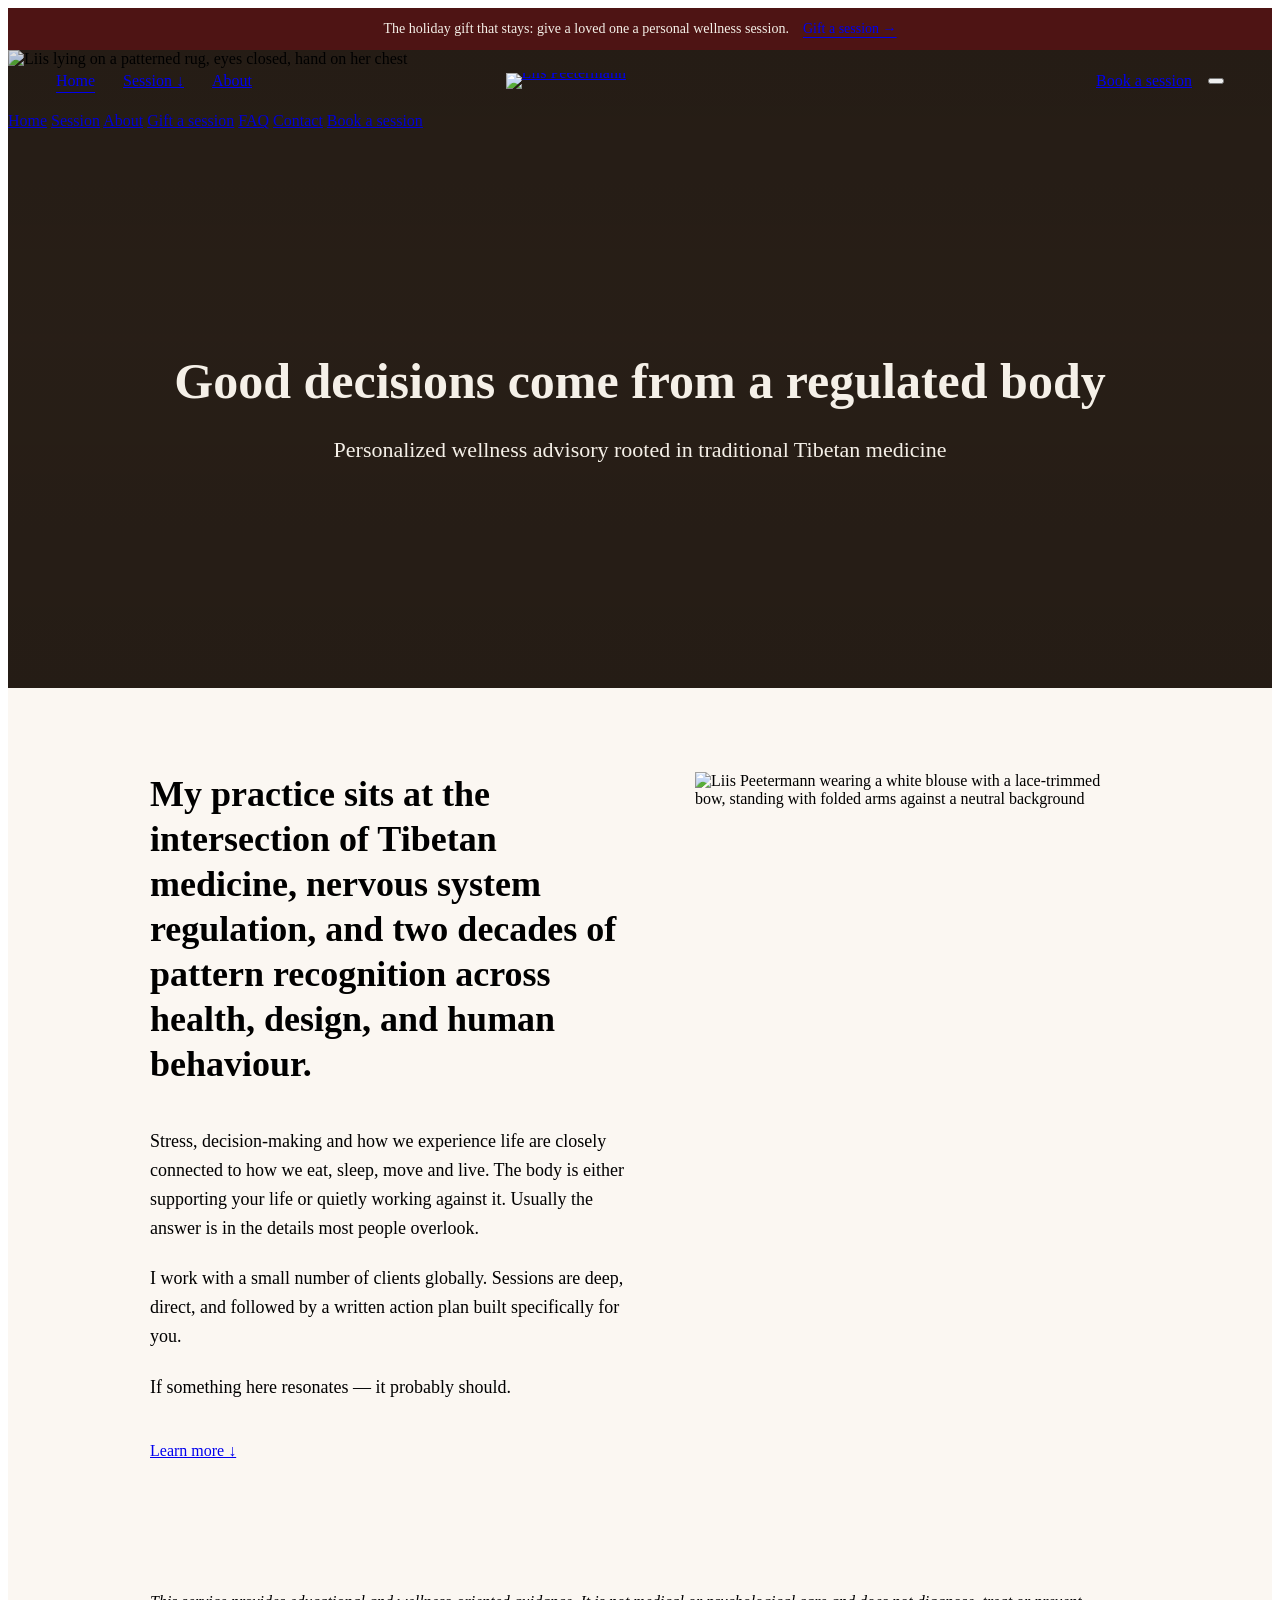
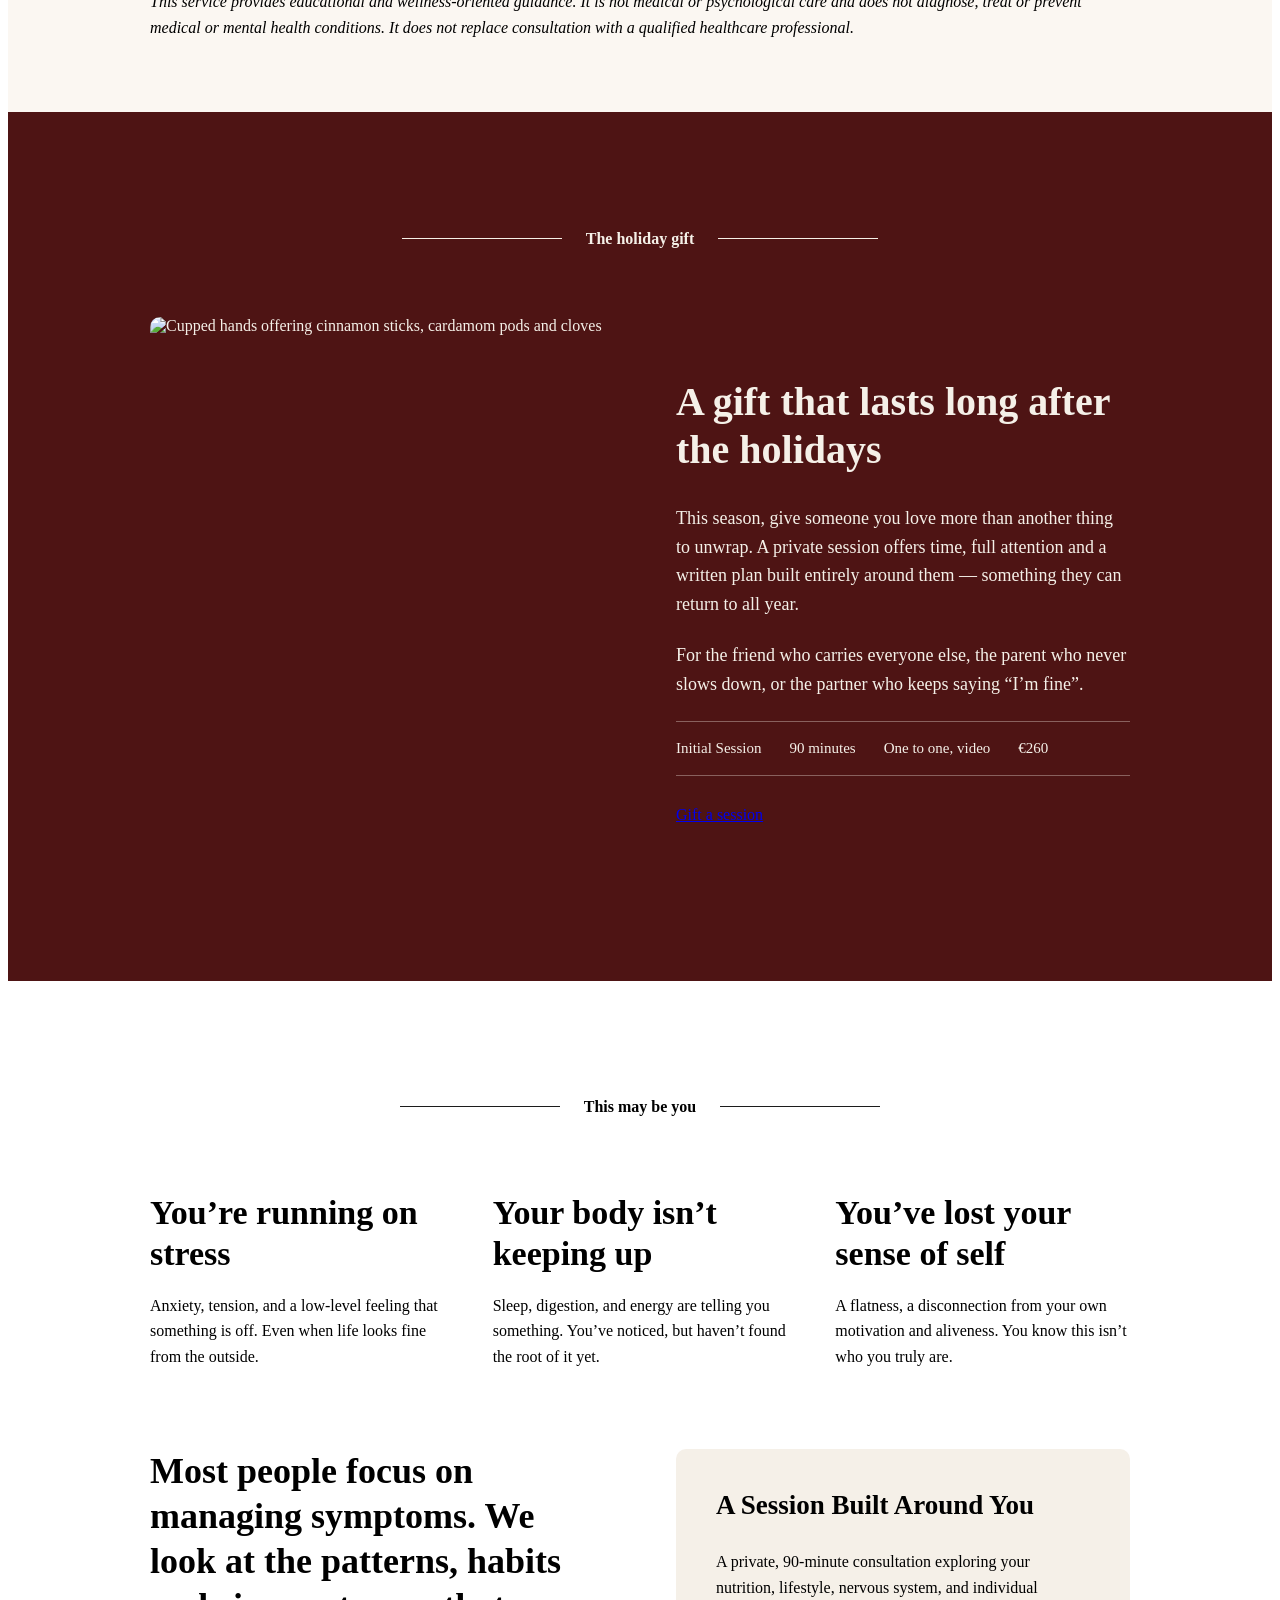
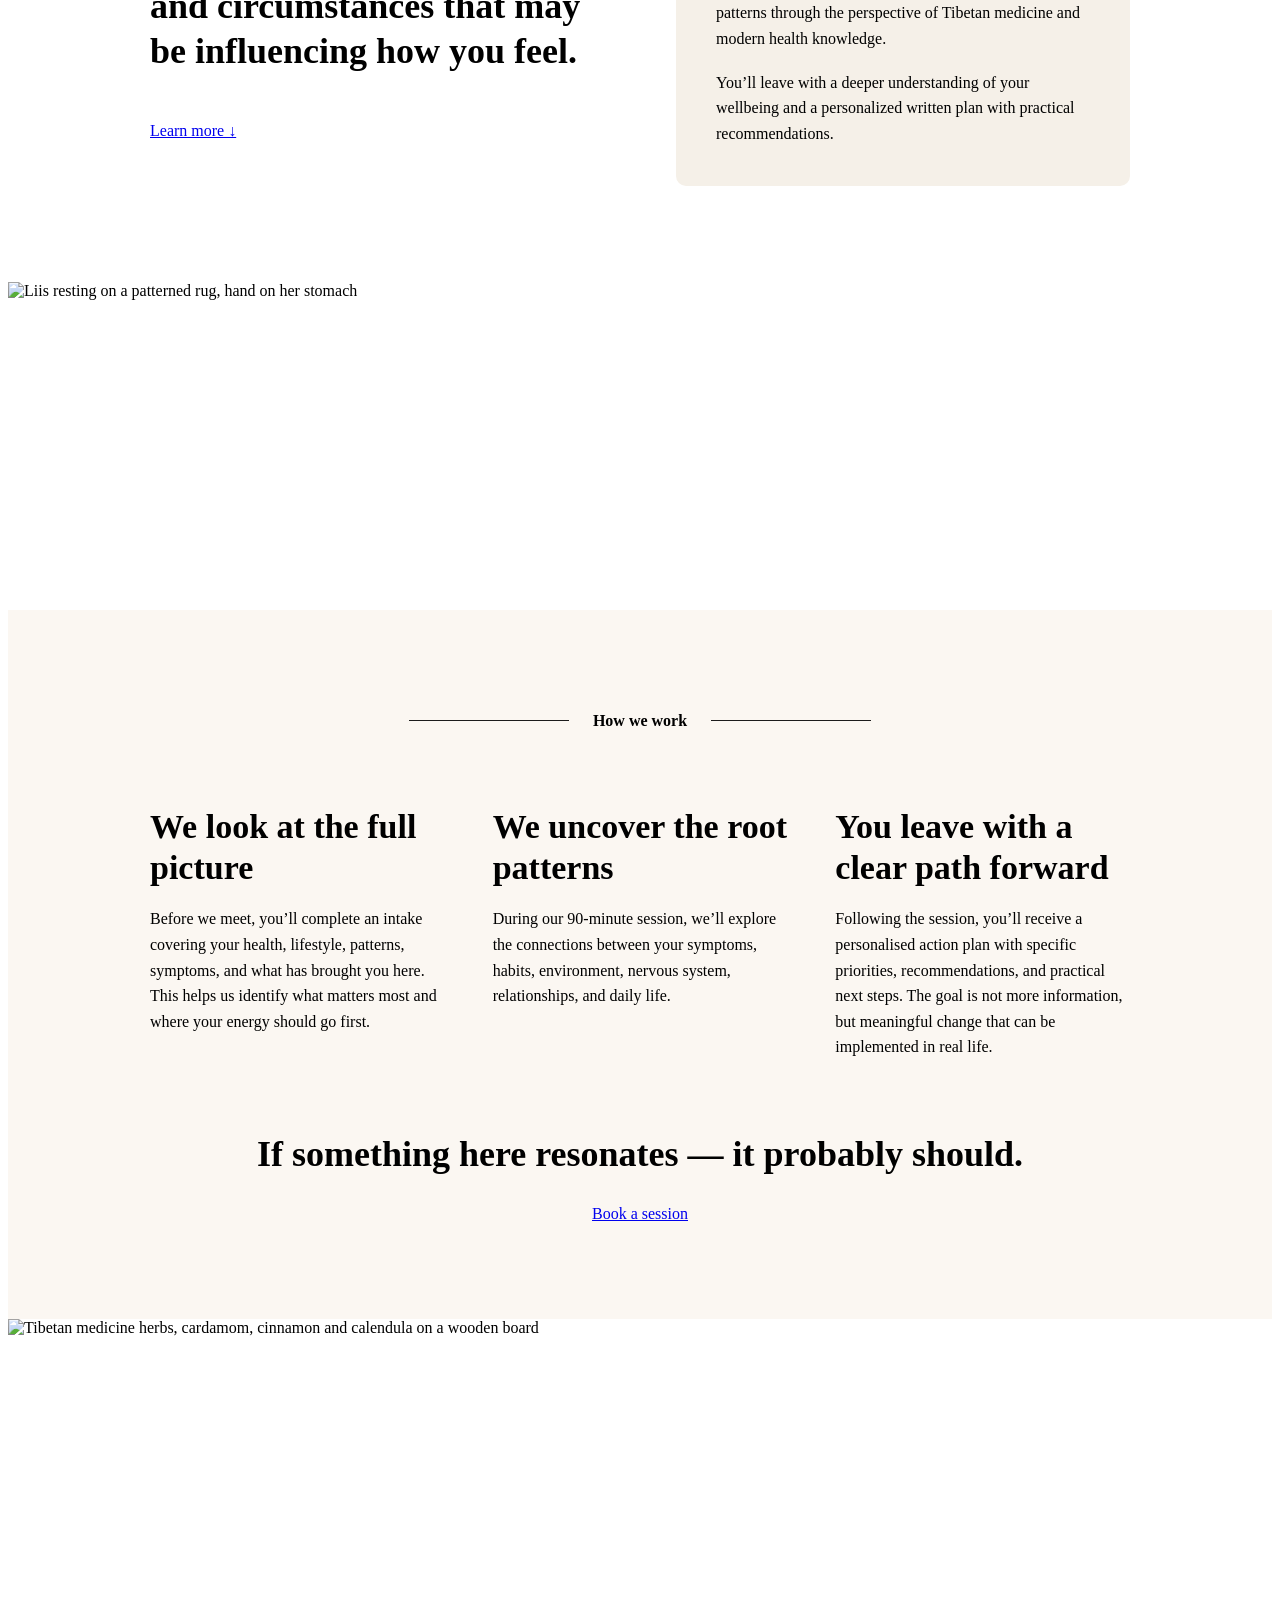
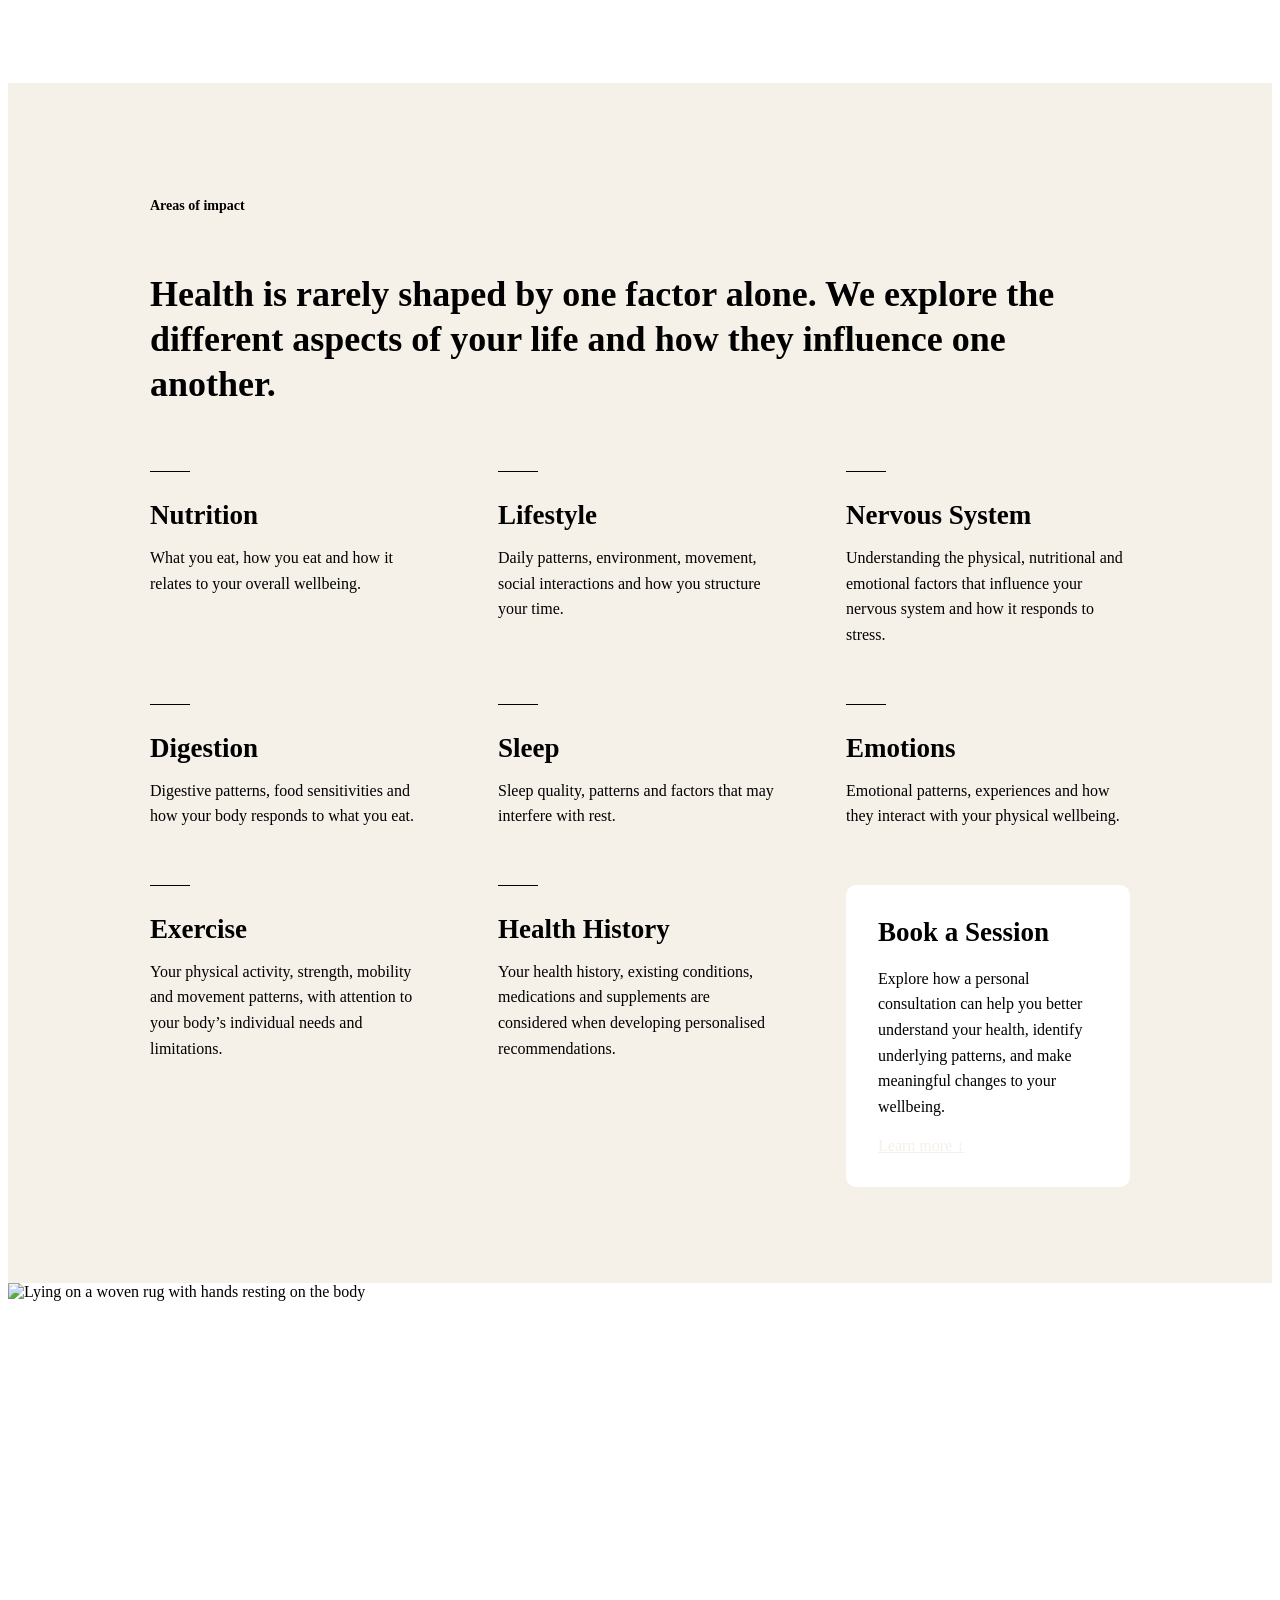
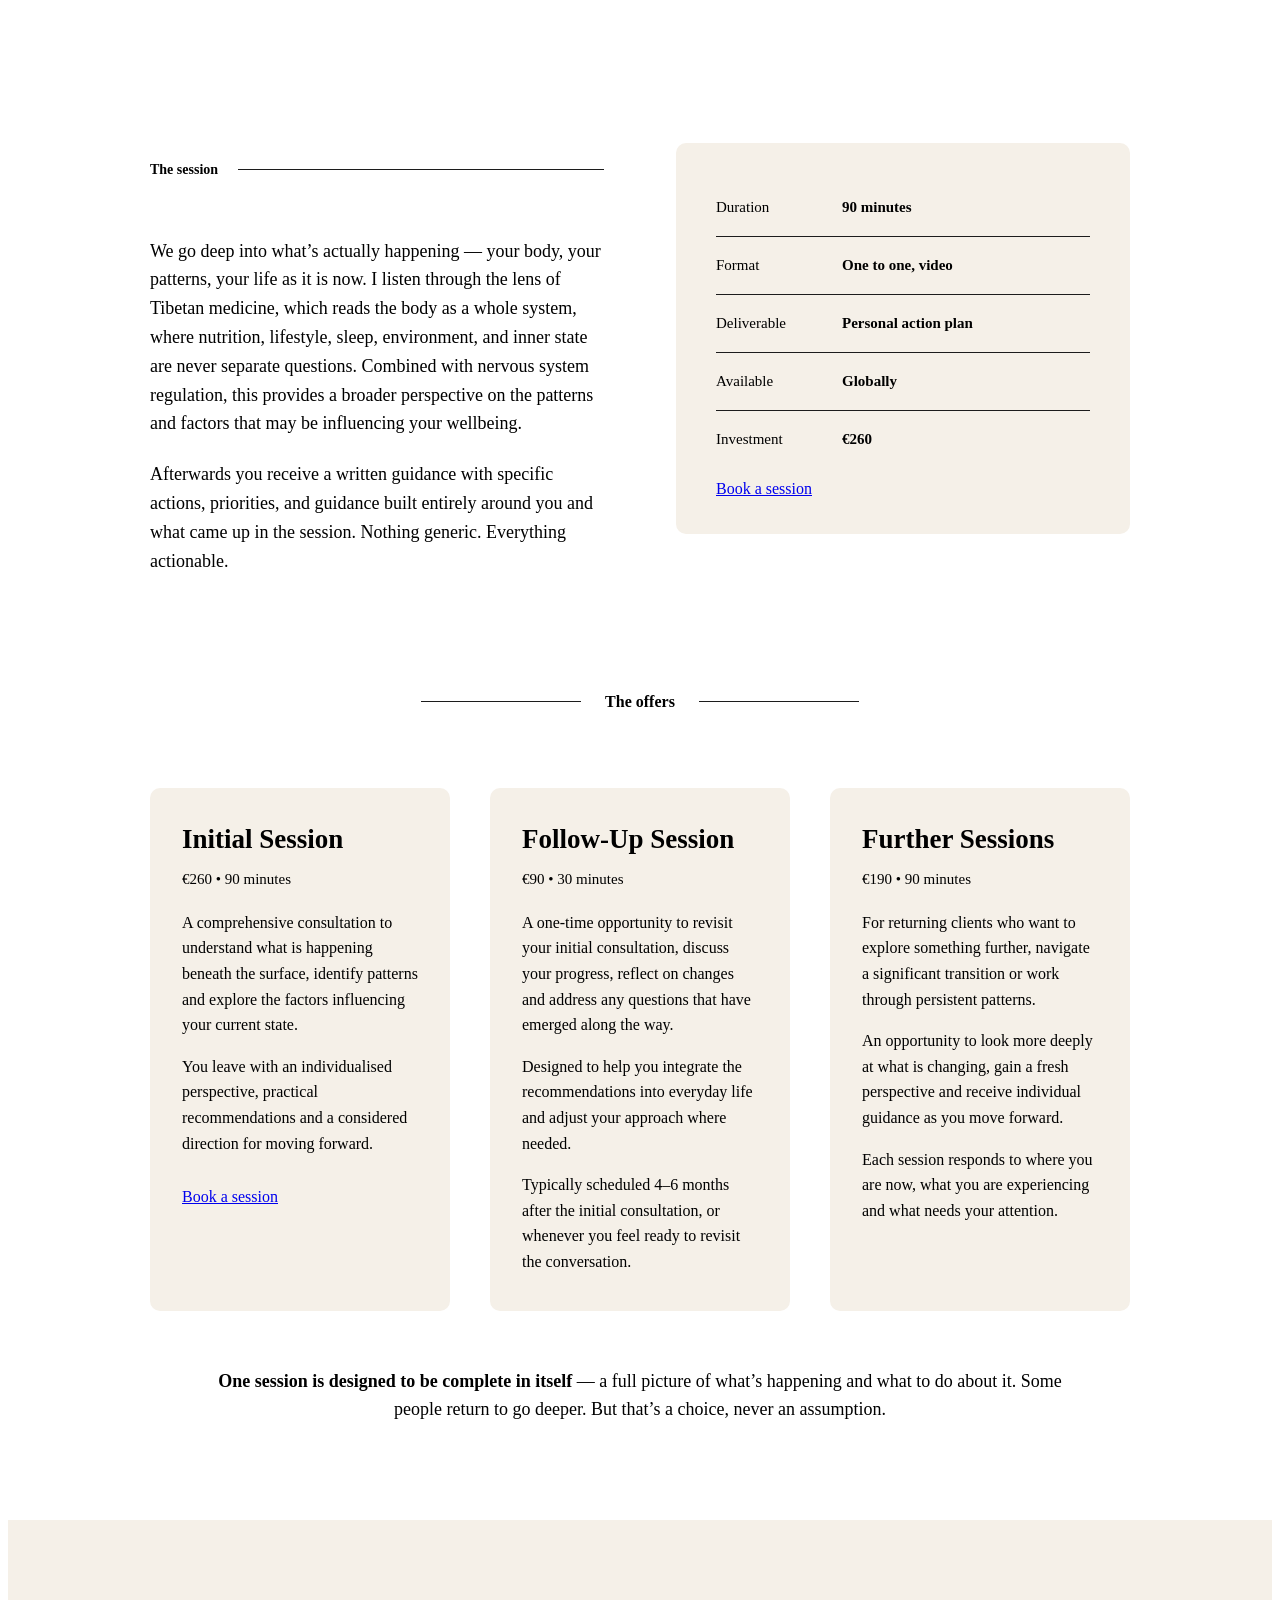
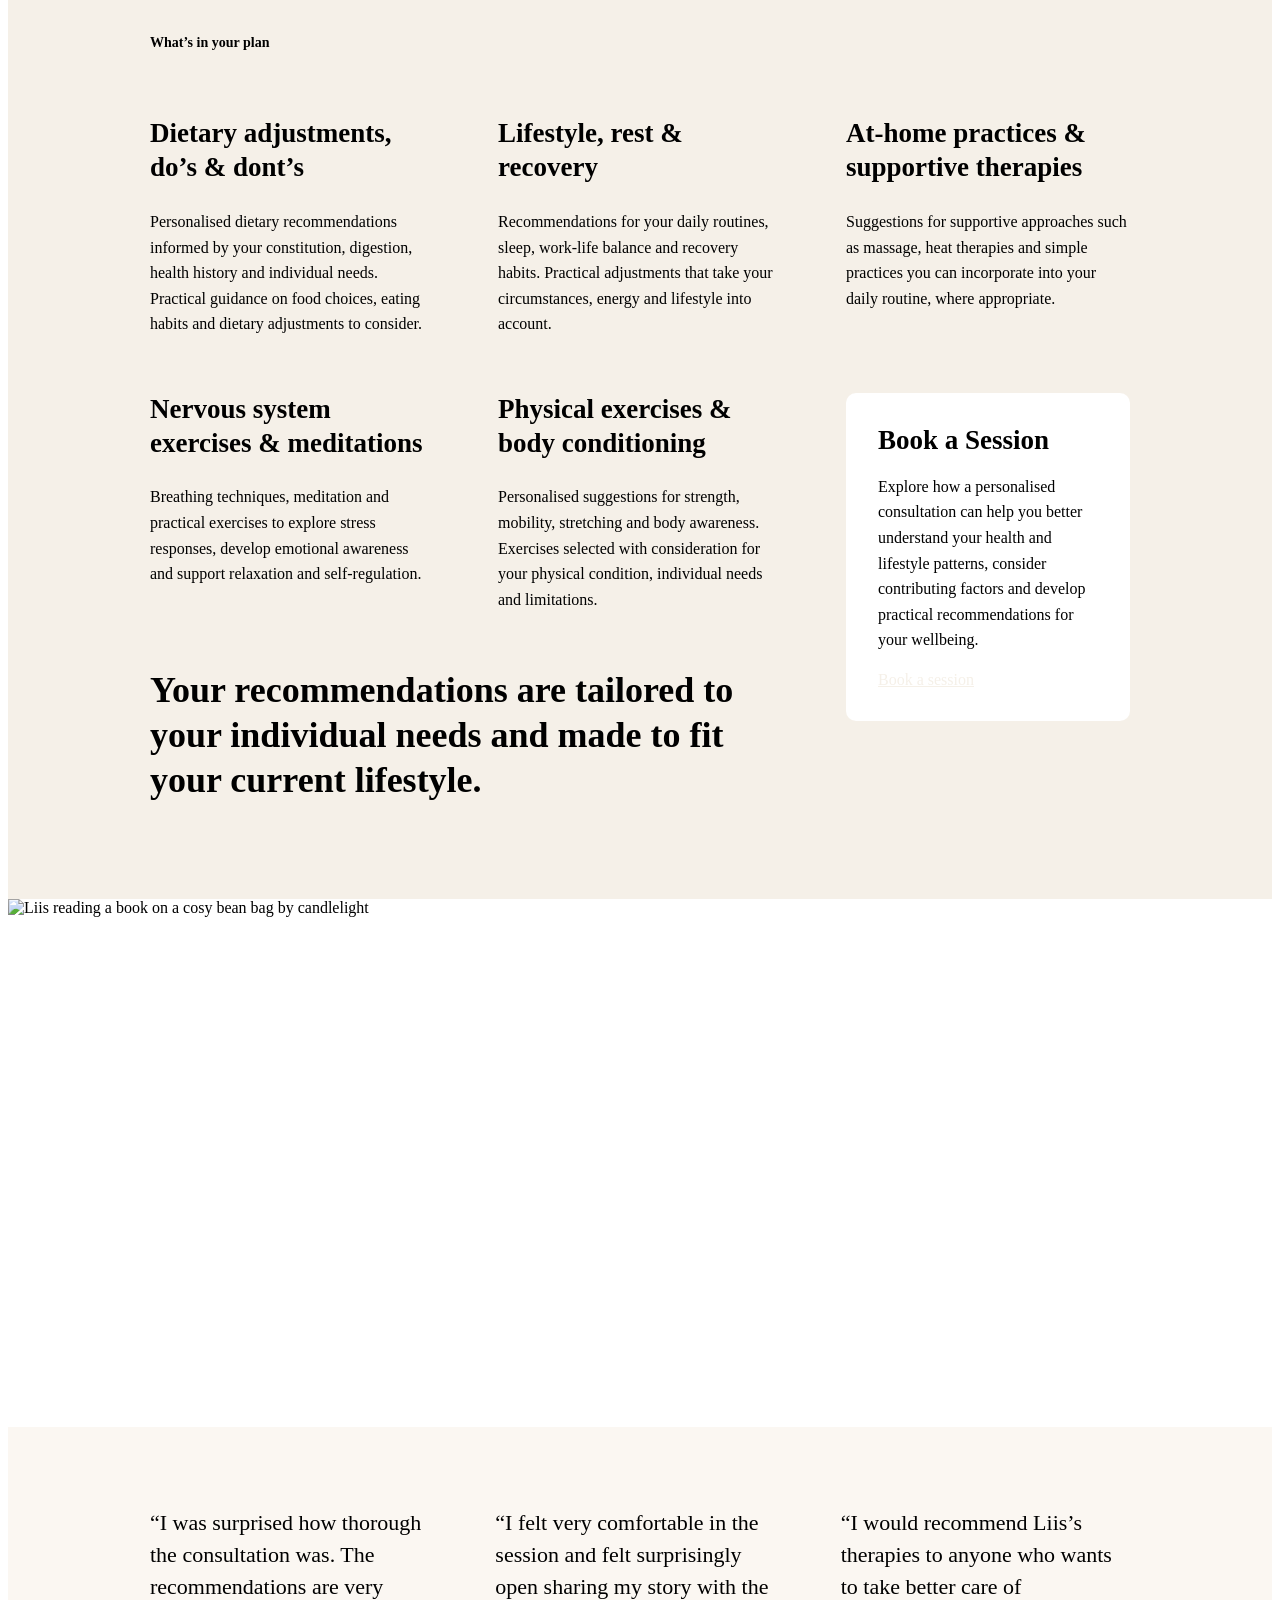
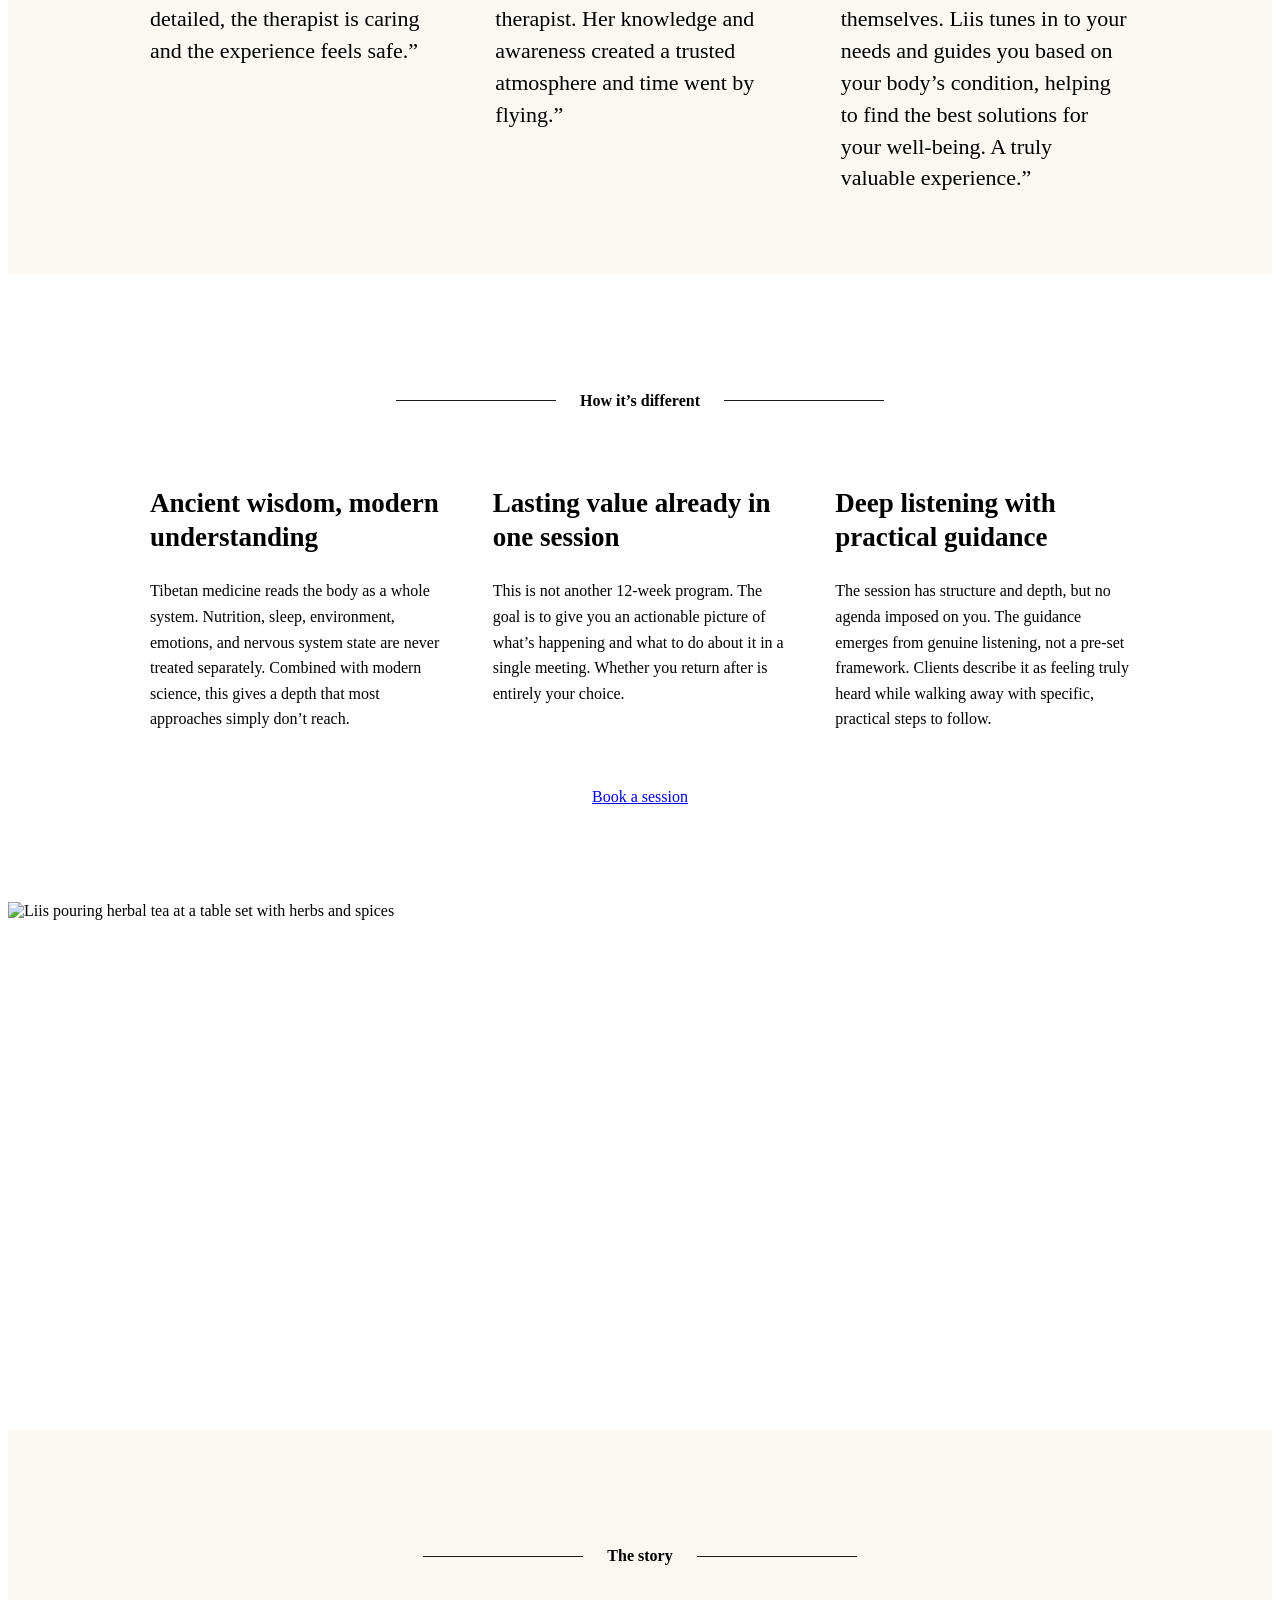
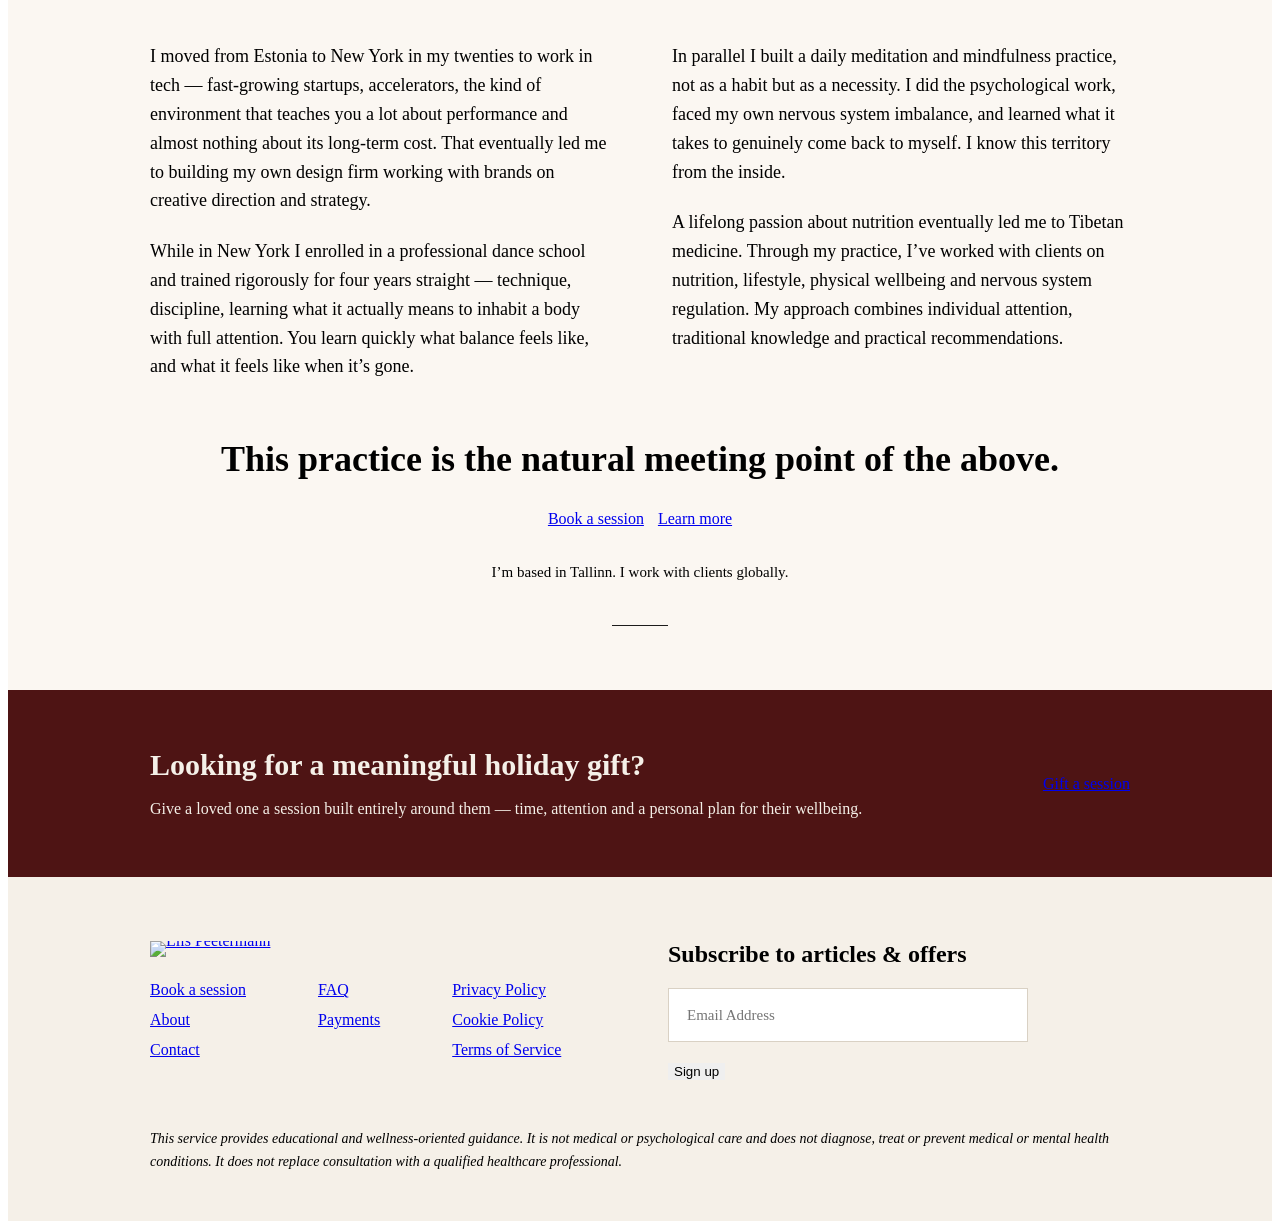
==== index.html @ 4f88a6a1 "Add files via upload" ====
<!doctype html>
<html lang="en">
<head>
<meta charset="utf-8">
<meta name="viewport" content="width=device-width, initial-scale=1">
<title>Liis Peetermann | Book Your Wellness Session</title>
<meta name="description" content="Personalized wellness advisory rooted in traditional Tibetan medicine. Private 90-minute online sessions with a written personal plan.">
<link rel="canonical" href="https://www.liispeetermann.com/">
<meta property="og:title" content="Liis Peetermann | Book Your Wellness Session">
<meta property="og:description" content="Personalized wellness advisory rooted in traditional Tibetan medicine. Private 90-minute online sessions with a written personal plan.">
<meta property="og:image" content="https://www.liispeetermann.com/assets/images/home-hero.jpg">
<link rel="icon" href="assets/images/favicon.png">
<link rel="preconnect" href="https://fonts.googleapis.com">
<link rel="preconnect" href="https://fonts.gstatic.com" crossorigin>
<link href="https://fonts.googleapis.com/css2?family=Inter:wght@400;500;600&family=Castoro:ital@0;1&display=swap" rel="stylesheet">
<link rel="stylesheet" href="assets/css/style.css">
<script src="assets/js/main.js" defer></script>
<script src="assets/js/animations.js" defer></script>
</head>
<body>
<div class="lp">
<!-- GIFT BAR -->
<div class="gift-bar" style="background: #4e1414; color: #f5f0e8; display: flex; flex-wrap: wrap; align-items: center; justify-content: center; gap: 6px 14px; padding: 11px 20px; text-align: center; font-size: 14px; line-height: 1.45">
<span>The holiday gift that stays: give a loved one a personal wellness session.</span>
<a href="giftsession/" style="font-weight: 500; text-decoration: underline; text-underline-offset: 4px">Gift a session →</a>
</div>

<!-- HERO -->
<header id="top" class="home-hero" style="position: relative; min-height: 638px; display: flex; flex-direction: column; background: #2a2018">
<img src="assets/images/home-hero.jpg" alt="Liis lying on a patterned rug, eyes closed, hand on her chest" style="position: absolute; inset: 0; width: 100%; height: 100%; object-fit: cover; object-position: 50% 50%">
<div aria-hidden="true" style="position: absolute; inset: 0; background: linear-gradient(180deg, rgba(0,0,0,0.12) 0%, rgba(0,0,0,0.06) 45%, rgba(0,0,0,0.12) 100%)"></div>
<nav class="nav" style="position: relative; display: flex; flex-wrap: wrap; align-items: center; justify-content: space-between; gap: 16px; padding: 22px 48px">
<div class="hide-sm" style="display: flex; gap: 28px; align-items: center; flex: 1 1 0">
<a href="#top" style="text-decoration: underline; text-underline-offset: 6px">Home</a>
<a href="#session">Session ↓</a>
<a href="about/">About</a>
</div>
<a class="logo" href="#top" aria-label="Liis Peetermann — home" style="display: block; flex: 0 0 auto; line-height: 0"><img src="assets/images/logo-white.webp" alt="Liis Peetermann" style="display: block; width: 237px; height: auto"></a>
<div class="nav-book" style="display: flex; justify-content: flex-end; flex: 1 1 0">
<a class="btn btn-light" href="https://calendly.com/lpeetermann/session">Book a session</a>
</div>
<button type="button" class="menu-toggle" aria-label="Open menu" aria-expanded="false" aria-controls="mobile-menu"><span></span><span></span></button>
</nav>
<div class="mobile-menu" id="mobile-menu">
<a href="./">Home</a>
<a href="#session">Session</a>
<a href="about/">About</a>
<a href="giftsession/">Gift a session</a>
<a href="faq/">FAQ</a>
<a href="contact/">Contact</a>
<a class="btn" href="https://calendly.com/lpeetermann/session">Book a session</a>
</div>
<div style="position: relative; flex: 1 1 auto; display: flex; flex-direction: column; align-items: center; justify-content: center; text-align: center; padding: 40px 24px 40px; gap: 22px">
<h1 class="serif hero-h1" style="margin: 0; font-size: 50px; line-height: 1.15; color: #f5f0e8">Good decisions come from a regulated body</h1>
<p class="hero-sub" style="margin: 0; font-size: 22px; line-height: 1.5; color: #f5f0e8">Personalized wellness advisory rooted in traditional Tibetan medicine</p>
</div>
</header>

<!-- INTRO -->
<section class="sec" style="background: #fbf7f2; padding: 84px 24px 72px">
<div style="max-width: 980px; margin: 0 auto; display: flex; flex-direction: column; gap: 56px">
<div class="split" style="display: grid; grid-template-columns: minmax(0, 1fr) minmax(0, 435px); gap: 61px; align-items: start">
<div style="display: flex; flex-direction: column; gap: 22px">
<h2 class="serif big" style="margin: 0 0 18px; font-size: 36px; line-height: 1.25">My practice sits at the intersection of Tibetan medicine, nervous system regulation, and two decades of pattern recognition across health, design, and human behaviour.</h2>
<p style="margin: 0; font-size: 18px; line-height: 1.6">Stress, decision-making and how we experience life are closely connected to how we eat, sleep, move and live. The body is either supporting your life or quietly working against it. Usually the answer is in the details most people overlook.</p>
<p style="margin: 0; font-size: 18px; line-height: 1.6">I work with a small number of clients globally. Sessions are deep, direct, and followed by a written action plan built specifically for you.</p>
<p style="margin: 0; font-size: 18px; line-height: 1.6">If something here resonates — it probably should.</p>
<div style="padding-top: 18px"><a class="btn" href="#session">Learn more ↓</a></div>
</div>
<img class="portrait" src="assets/images/portrait-liis.jpg" alt="Liis Peetermann wearing a white blouse with a lace-trimmed bow, standing with folded arms against a neutral background" style="display: block; width: 100%; aspect-ratio: 435 / 761; object-fit: cover; object-position: 50% 50%">
</div>
<p style="margin: 0; font-size: 16px; line-height: 1.6; font-style: italic">This service provides educational and wellness-oriented guidance. It is not medical or psychological care and does not diagnose, treat or prevent medical or mental health conditions. It does not replace consultation with a qualified healthcare professional.</p>
</div>
</section>

<!-- HOLIDAY GIFT -->
<section id="gift" class="sec" style="background: #4e1414; color: #f5f0e8; padding: 96px 24px">
<div style="max-width: 980px; margin: 0 auto; display: flex; flex-direction: column; gap: 48px">
<div style="display: flex; align-items: center; justify-content: center; gap: 24px">
<div style="height: 1px; width: 160px; background: #f5f0e8"></div>
<h4 class="label" style="color: #f5f0e8">The holiday gift</h4>
<div style="height: 1px; width: 160px; background: #f5f0e8"></div>
</div>
<div class="split" style="display: grid; grid-template-columns: repeat(2, minmax(0, 1fr)); gap: 72px; align-items: center">
<img class="gift-img" src="assets/images/gift-hands.jpg" alt="Cupped hands offering cinnamon sticks, cardamom pods and cloves" style="display: block; width: 100%; aspect-ratio: 4 / 5; object-fit: cover; object-position: 42% 60%; border-radius: 10px">
<div style="display: flex; flex-direction: column; gap: 22px">
<h2 class="serif big" style="margin: 0 0 8px; font-size: 40px; line-height: 1.2; color: #f5f0e8">A gift that lasts long after the holidays</h2>
<p style="margin: 0; font-size: 18px; line-height: 1.6">This season, give someone you love more than another thing to unwrap. A private session offers time, full attention and a written plan built entirely around them — something they can return to all year.</p>
<p style="margin: 0; font-size: 18px; line-height: 1.6">For the friend who carries everyone else, the parent who never slows down, or the partner who keeps saying “I’m fine”.</p>
<div style="display: flex; flex-wrap: wrap; gap: 10px 28px; padding: 18px 0; border-top: 1px solid rgba(245,240,232,0.35); border-bottom: 1px solid rgba(245,240,232,0.35); font-size: 15px"><span>Initial Session</span><span>90 minutes</span><span>One to one, video</span><span>€260</span></div>
<div style="padding-top: 8px"><a class="btn btn-gift" href="giftsession/">Gift a session</a></div>
</div>
</div>
</div>
</section>

<!-- THIS MAY BE YOU -->
<section class="sec" style="background: #ffffff; padding: 96px 24px">
<div style="max-width: 980px; margin: 0 auto; display: flex; flex-direction: column; gap: 56px">
<div style="display: flex; align-items: center; justify-content: center; gap: 24px">
<div style="height: 1px; width: 160px; background: #1c1c1c"></div>
<h4 class="label">This may be you</h4>
<div style="height: 1px; width: 160px; background: #1c1c1c"></div>
</div>
<div class="cols3" style="display: grid; grid-template-columns: repeat(3, minmax(0, 1fr)); gap: 48px">
<div style="display: flex; flex-direction: column; gap: 18px">
<h2 class="serif" style="margin: 0; font-size: 34px; line-height: 1.2">You’re running on stress</h2>
<p style="margin: 0; font-size: 16px; line-height: 1.6">Anxiety, tension, and a low-level feeling that something is off. Even when life looks fine from the outside.</p>
</div>
<div style="display: flex; flex-direction: column; gap: 18px">
<h2 class="serif" style="margin: 0; font-size: 34px; line-height: 1.2">Your body isn’t keeping up</h2>
<p style="margin: 0; font-size: 16px; line-height: 1.6">Sleep, digestion, and energy are telling you something. You’ve noticed, but haven’t found the root of it yet.</p>
</div>
<div style="display: flex; flex-direction: column; gap: 18px">
<h2 class="serif" style="margin: 0; font-size: 34px; line-height: 1.2">You’ve lost your sense of self</h2>
<p style="margin: 0; font-size: 16px; line-height: 1.6">A flatness, a disconnection from your own motivation and aliveness. You know this isn’t who you truly are.</p>
</div>
</div>
<div class="split" style="display: grid; grid-template-columns: repeat(2, minmax(0, 1fr)); gap: 72px; align-items: start; padding-top: 24px">
<div style="display: flex; flex-direction: column; gap: 48px">
<h2 class="serif big" style="margin: 0; font-size: 36px; line-height: 1.25">Most people focus on managing symptoms. We look at the patterns, habits and circumstances that may be influencing how you feel.</h2>
<div><a class="btn" href="#session">Learn more ↓</a></div>
</div>
<div style="background: #f5f0e8; border-radius: 10px; padding: 40px; display: flex; flex-direction: column; gap: 18px">
<h3 class="serif" style="margin: 0 0 8px; font-size: 27px; line-height: 1.25">A Session Built Around You</h3>
<p style="margin: 0; font-size: 16px; line-height: 1.6">A private, 90-minute consultation exploring your nutrition, lifestyle, nervous system, and individual patterns through the perspective of Tibetan medicine and modern health knowledge.</p>
<p style="margin: 0; font-size: 16px; line-height: 1.6">You’ll leave with a deeper understanding of your wellbeing and a personalized written plan with practical recommendations.</p>
</div>
</div>
</div>
</section>

<!-- IMAGE BAND 1 -->
<img class="band" src="assets/images/band-rug.jpg" alt="Liis resting on a patterned rug, hand on her stomach" style="display: block; width: 100%; height: 328px; object-fit: cover; object-position: 50% 50%">

<!-- HOW WE WORK -->
<section class="sec" style="background: #fbf7f2; padding: 80px 24px 96px">
<div style="max-width: 980px; margin: 0 auto; display: flex; flex-direction: column; gap: 56px">
<div style="display: flex; align-items: center; justify-content: center; gap: 24px">
<div style="height: 1px; width: 160px; background: #1c1c1c"></div>
<h4 class="label">How we work</h4>
<div style="height: 1px; width: 160px; background: #1c1c1c"></div>
</div>
<div class="cols3" style="display: grid; grid-template-columns: repeat(3, minmax(0, 1fr)); gap: 48px">
<div style="display: flex; flex-direction: column; gap: 18px">
<h2 class="serif" style="margin: 0; font-size: 34px; line-height: 1.2">We look at the full picture</h2>
<p style="margin: 0; font-size: 16px; line-height: 1.6">Before we meet, you’ll complete an intake covering your health, lifestyle, patterns, symptoms, and what has brought you here. This helps us identify what matters most and where your energy should go first.</p>
</div>
<div style="display: flex; flex-direction: column; gap: 18px">
<h2 class="serif" style="margin: 0; font-size: 34px; line-height: 1.2">We uncover the root patterns</h2>
<p style="margin: 0; font-size: 16px; line-height: 1.6">During our 90-minute session, we’ll explore the connections between your symptoms, habits, environment, nervous system, relationships, and daily life.</p>
</div>
<div style="display: flex; flex-direction: column; gap: 18px">
<h2 class="serif" style="margin: 0; font-size: 34px; line-height: 1.2">You leave with a clear path forward</h2>
<p style="margin: 0; font-size: 16px; line-height: 1.6">Following the session, you’ll receive a personalised action plan with specific priorities, recommendations, and practical next steps. The goal is not more information, but meaningful change that can be implemented in real life.</p>
</div>
</div>
<div style="display: flex; flex-direction: column; align-items: center; gap: 28px; text-align: center; padding-top: 16px">
<h2 class="serif big" style="margin: 0; font-size: 36px; line-height: 1.25">If something here resonates — it probably should.</h2>
<a class="btn" href="https://calendly.com/lpeetermann/session">Book a session</a>
</div>
</div>
</section>

<!-- IMAGE BAND 2: herbs -->
<img class="band" src="assets/images/band-herbs.jpg" alt="Tibetan medicine herbs, cardamom, cinnamon and calendula on a wooden board" style="display: block; width: 100%; height: 364px; object-fit: cover; object-position: 50% 66%">

<!-- AREAS OF IMPACT -->
<section class="sec" style="background: #f5f0e8; padding: 96px 24px">
<div style="max-width: 980px; margin: 0 auto; display: flex; flex-direction: column; gap: 40px">
<h4 class="label" style="font-size: 14px">Areas of impact</h4>
<h2 class="serif big" style="margin: 0 0 24px; font-size: 36px; line-height: 1.25; color: #000">Health is rarely shaped by one factor alone. We explore the different aspects of your life and how they influence one another.</h2>
<div class="cols3" style="display: grid; grid-template-columns: repeat(3, minmax(0, 1fr)); column-gap: 64px; row-gap: 56px; color: #000">
<div style="display: flex; flex-direction: column; gap: 14px"><div style="width: 40px; height: 1px; background: #000; margin-bottom: 14px"></div><h3 class="serif" style="margin: 0; font-size: 27px">Nutrition</h3><p style="margin: 0; font-size: 16px; line-height: 1.6">What you eat, how you eat and how it relates to your overall wellbeing.</p></div>
<div style="display: flex; flex-direction: column; gap: 14px"><div style="width: 40px; height: 1px; background: #000; margin-bottom: 14px"></div><h3 class="serif" style="margin: 0; font-size: 27px">Lifestyle</h3><p style="margin: 0; font-size: 16px; line-height: 1.6">Daily patterns, environment, movement, social interactions and how you structure your time.</p></div>
<div style="display: flex; flex-direction: column; gap: 14px"><div style="width: 40px; height: 1px; background: #000; margin-bottom: 14px"></div><h3 class="serif" style="margin: 0; font-size: 27px">Nervous System</h3><p style="margin: 0; font-size: 16px; line-height: 1.6">Understanding the physical, nutritional and emotional factors that influence your nervous system and how it responds to stress.</p></div>
<div style="display: flex; flex-direction: column; gap: 14px"><div style="width: 40px; height: 1px; background: #000; margin-bottom: 14px"></div><h3 class="serif" style="margin: 0; font-size: 27px">Digestion</h3><p style="margin: 0; font-size: 16px; line-height: 1.6">Digestive patterns, food sensitivities and how your body responds to what you eat.</p></div>
<div style="display: flex; flex-direction: column; gap: 14px"><div style="width: 40px; height: 1px; background: #000; margin-bottom: 14px"></div><h3 class="serif" style="margin: 0; font-size: 27px">Sleep</h3><p style="margin: 0; font-size: 16px; line-height: 1.6">Sleep quality, patterns and factors that may interfere with rest.</p></div>
<div style="display: flex; flex-direction: column; gap: 14px"><div style="width: 40px; height: 1px; background: #000; margin-bottom: 14px"></div><h3 class="serif" style="margin: 0; font-size: 27px">Emotions</h3><p style="margin: 0; font-size: 16px; line-height: 1.6">Emotional patterns, experiences and how they interact with your physical wellbeing.</p></div>
<div style="display: flex; flex-direction: column; gap: 14px"><div style="width: 40px; height: 1px; background: #000; margin-bottom: 14px"></div><h3 class="serif" style="margin: 0; font-size: 27px">Exercise</h3><p style="margin: 0; font-size: 16px; line-height: 1.6">Your physical activity, strength, mobility and movement patterns, with attention to your body’s individual needs and limitations.</p></div>
<div style="display: flex; flex-direction: column; gap: 14px"><div style="width: 40px; height: 1px; background: #000; margin-bottom: 14px"></div><h3 class="serif" style="margin: 0; font-size: 27px">Health History</h3><p style="margin: 0; font-size: 16px; line-height: 1.6">Your health history, existing conditions, medications and supplements are considered when developing personalised recommendations.</p></div>
<div style="background: #ffffff; border-radius: 10px; padding: 32px; display: flex; flex-direction: column; gap: 18px"><h3 class="serif" style="margin: 0; font-size: 27px">Book a Session</h3><p style="margin: 0; font-size: 16px; line-height: 1.6">Explore how a personal consultation can help you better understand your health, identify underlying patterns, and make meaningful changes to your wellbeing.</p><div><a class="btn" href="#session" style="color: #f5f0e8">Learn more ↓</a></div></div>
</div>
</div>
</section>

<!-- IMAGE BAND 3 -->
<img class="band" src="assets/images/band-rug-2.jpg" alt="Lying on a woven rug with hands resting on the body" style="display: block; width: 100%; height: 364px; object-fit: cover; object-position: 50% 50%">

<!-- THE SESSION + OFFERS -->
<section id="session" class="sec" style="flex: 1 0 auto; background: #ffffff; padding: 96px 24px">
<div style="max-width: 980px; margin: 0 auto; display: flex; flex-direction: column; gap: 96px">
<div class="split" style="display: grid; grid-template-columns: repeat(2, minmax(0, 1fr)); gap: 72px; align-items: start">
<div style="display: flex; flex-direction: column; gap: 22px; color: #000">
<div style="display: flex; align-items: center; gap: 20px; margin-bottom: 18px"><h4 class="label" style="font-size: 14px">The session</h4><div style="height: 1px; flex: 1 1 auto; background: #1c1c1c"></div></div>
<p style="margin: 0; font-size: 18px; line-height: 1.6">We go deep into what’s actually happening — your body, your patterns, your life as it is now. I listen through the lens of Tibetan medicine, which reads the body as a whole system, where nutrition, lifestyle, sleep, environment, and inner state are never separate questions. Combined with nervous system regulation, this provides a broader perspective on the patterns and factors that may be influencing your wellbeing.</p>
<p style="margin: 0; font-size: 18px; line-height: 1.6">Afterwards you receive a written guidance with specific actions, priorities, and guidance built entirely around you and what came up in the session. Nothing generic. Everything actionable.</p>
</div>
<div style="background: #f5f0e8; border-radius: 10px; padding: 36px 40px; display: flex; flex-direction: column">
<div style="display: grid; grid-template-columns: 110px 1fr; gap: 16px; padding: 20px 0; border-bottom: 1px solid #1c1c1c; font-size: 15px"><span>Duration</span><strong style="font-weight: 600">90 minutes</strong></div>
<div style="display: grid; grid-template-columns: 110px 1fr; gap: 16px; padding: 20px 0; border-bottom: 1px solid #1c1c1c; font-size: 15px"><span>Format</span><strong style="font-weight: 600">One to one, video</strong></div>
<div style="display: grid; grid-template-columns: 110px 1fr; gap: 16px; padding: 20px 0; border-bottom: 1px solid #1c1c1c; font-size: 15px"><span>Deliverable</span><strong style="font-weight: 600">Personal action plan</strong></div>
<div style="display: grid; grid-template-columns: 110px 1fr; gap: 16px; padding: 20px 0; border-bottom: 1px solid #1c1c1c; font-size: 15px"><span>Available</span><strong style="font-weight: 600">Globally</strong></div>
<div style="display: grid; grid-template-columns: 110px 1fr; gap: 16px; padding: 20px 0; font-size: 15px"><span>Investment</span><strong style="font-weight: 600">€260</strong></div>
<div style="padding-top: 12px"><a class="btn" href="https://calendly.com/lpeetermann/session">Book a session</a></div>
</div>
</div>

<div style="display: flex; flex-direction: column; gap: 56px">
<div style="display: flex; align-items: center; justify-content: center; gap: 24px">
<div style="height: 1px; width: 160px; background: #1c1c1c"></div>
<h4 class="label">The offers</h4>
<div style="height: 1px; width: 160px; background: #1c1c1c"></div>
</div>
<div class="cols3" style="display: grid; grid-template-columns: repeat(3, minmax(0, 1fr)); gap: 40px; align-items: stretch">
<div class="offer" style="background: #f5f0e8; border-radius: 10px; padding: 36px 32px; display: flex; flex-direction: column; gap: 16px">
<h3 class="serif" style="margin: 0; font-size: 27px">Initial Session</h3>
<p style="margin: 0 0 6px; font-size: 15px">€260 • 90 minutes</p>
<p style="margin: 0; font-size: 16px; line-height: 1.6">A comprehensive consultation to understand what is happening beneath the surface, identify patterns and explore the factors influencing your current state.</p>
<p style="margin: 0; font-size: 16px; line-height: 1.6">You leave with an individualised perspective, practical recommendations and a considered direction for moving forward.</p>
<div style="padding-top: 16px"><a class="btn" href="https://calendly.com/lpeetermann/session">Book a session</a></div>
</div>
<div class="offer" style="background: #f5f0e8; border-radius: 10px; padding: 36px 32px; display: flex; flex-direction: column; gap: 16px">
<h3 class="serif" style="margin: 0; font-size: 27px">Follow-Up Session</h3>
<p style="margin: 0 0 6px; font-size: 15px">€90 • 30 minutes</p>
<p style="margin: 0; font-size: 16px; line-height: 1.6">A one-time opportunity to revisit your initial consultation, discuss your progress, reflect on changes and address any questions that have emerged along the way.</p>
<p style="margin: 0; font-size: 16px; line-height: 1.6">Designed to help you integrate the recommendations into everyday life and adjust your approach where needed.</p>
<p style="margin: 0; font-size: 16px; line-height: 1.6">Typically scheduled 4–6 months after the initial consultation, or whenever you feel ready to revisit the conversation.</p>
</div>
<div class="offer" style="background: #f5f0e8; border-radius: 10px; padding: 36px 32px; display: flex; flex-direction: column; gap: 16px">
<h3 class="serif" style="margin: 0; font-size: 27px">Further Sessions</h3>
<p style="margin: 0 0 6px; font-size: 15px">€190 • 90 minutes</p>
<p style="margin: 0; font-size: 16px; line-height: 1.6">For returning clients who want to explore something further, navigate a significant transition or work through persistent patterns.</p>
<p style="margin: 0; font-size: 16px; line-height: 1.6">An opportunity to look more deeply at what is changing, gain a fresh perspective and receive individual guidance as you move forward.</p>
<p style="margin: 0; font-size: 16px; line-height: 1.6">Each session responds to where you are now, what you are experiencing and what needs your attention.</p>
</div>
</div>
<p style="margin: 0 auto; max-width: 860px; text-align: center; font-size: 18px; line-height: 1.6; color: #000"><strong style="font-weight: 600">One session is designed to be complete in itself</strong> — a full picture of what’s happening and what to do about it. Some people return to go deeper. But that’s a choice, never an assumption.</p>
</div>
</div>
</section>



<!-- WHAT'S IN YOUR PLAN -->
<section class="sec" style="background: #f5f0e8; padding: 96px 24px">
<div style="max-width: 980px; margin: 0 auto; display: flex; flex-direction: column; gap: 48px; color: #000">
<h4 class="label" style="font-size: 14px">What’s in your plan</h4>
<div class="cols3" style="display: grid; grid-template-columns: repeat(3, minmax(0, 1fr)); column-gap: 64px; row-gap: 56px; align-items: start">
<div style="display: flex; flex-direction: column; gap: 24px"><h3 class="serif" style="margin: 0; font-size: 27px; line-height: 1.25">Dietary adjustments, do’s &amp; dont’s</h3><p style="margin: 0; font-size: 16px; line-height: 1.6">Personalised dietary recommendations informed by your constitution, digestion, health history and individual needs. Practical guidance on food choices, eating habits and dietary adjustments to consider.</p></div>
<div style="display: flex; flex-direction: column; gap: 24px"><h3 class="serif" style="margin: 0; font-size: 27px; line-height: 1.25">Lifestyle, rest &amp; recovery</h3><p style="margin: 0; font-size: 16px; line-height: 1.6">Recommendations for your daily routines, sleep, work-life balance and recovery habits. Practical adjustments that take your circumstances, energy and lifestyle into account.</p></div>
<div style="display: flex; flex-direction: column; gap: 24px"><h3 class="serif" style="margin: 0; font-size: 27px; line-height: 1.25">At-home practices &amp; supportive therapies</h3><p style="margin: 0; font-size: 16px; line-height: 1.6">Suggestions for supportive approaches such as massage, heat therapies and simple practices you can incorporate into your daily routine, where appropriate.</p></div>
<div style="display: flex; flex-direction: column; gap: 24px"><h3 class="serif" style="margin: 0; font-size: 27px; line-height: 1.25">Nervous system exercises &amp; meditations</h3><p style="margin: 0; font-size: 16px; line-height: 1.6">Breathing techniques, meditation and practical exercises to explore stress responses, develop emotional awareness and support relaxation and self-regulation.</p></div>
<div style="display: flex; flex-direction: column; gap: 24px"><h3 class="serif" style="margin: 0; font-size: 27px; line-height: 1.25">Physical exercises &amp; body conditioning</h3><p style="margin: 0; font-size: 16px; line-height: 1.6">Personalised suggestions for strength, mobility, stretching and body awareness. Exercises selected with consideration for your physical condition, individual needs and limitations.</p></div>
<div class="plan-box" style="grid-column: 3; grid-row: 2 / span 2; background: #ffffff; border-radius: 10px; padding: 32px; display: flex; flex-direction: column; gap: 18px"><h3 class="serif" style="margin: 0; font-size: 27px">Book a Session</h3><p style="margin: 0; font-size: 16px; line-height: 1.6">Explore how a personalised consultation can help you better understand your health and lifestyle patterns, consider contributing factors and develop practical recommendations for your wellbeing.</p><div><a class="btn" href="https://calendly.com/lpeetermann/session" style="color: #f5f0e8">Book a session</a></div></div>
<h2 class="serif big plan-note" style="grid-column: 1 / span 2; grid-row: 3; align-self: end; margin: 0; font-size: 36px; line-height: 1.25">Your recommendations are tailored to your individual needs and made to fit your current lifestyle.</h2>
</div>
</div>
</section>

<!-- IMAGE BAND 4: reading -->
<img class="band-tall" src="assets/images/band-reading.jpg" alt="Liis reading a book on a cosy bean bag by candlelight" style="display: block; width: 100%; height: 528px; object-fit: cover; object-position: 50% 50%">

<!-- TESTIMONIALS -->
<section class="sec" style="background: #fbf7f2; padding: 80px 24px">
<div class="cols3" style="max-width: 980px; margin: 0 auto; display: grid; grid-template-columns: repeat(3, minmax(0, 1fr)); gap: 56px">
<blockquote class="serif" style="margin: 0; font-size: 22px; line-height: 1.45; color: #000">“I was surprised how thorough the consultation was. The recommendations are very detailed, the therapist is caring and the experience feels safe.”</blockquote>
<blockquote class="serif" style="margin: 0; font-size: 22px; line-height: 1.45; color: #000">“I felt very comfortable in the session and felt surprisingly open sharing my story with the therapist. Her knowledge and awareness created a trusted atmosphere and time went by flying.”</blockquote>
<blockquote class="serif" style="margin: 0; font-size: 22px; line-height: 1.45; color: #000">“I would recommend Liis’s therapies to anyone who wants to take better care of themselves. Liis tunes in to your needs and guides you based on your body’s condition, helping to find the best solutions for your well-being. A truly valuable experience.”</blockquote>
</div>
</section>

<!-- HOW IT'S DIFFERENT -->
<section class="sec" style="background: #ffffff; padding: 96px 24px">
<div style="max-width: 980px; margin: 0 auto; display: flex; flex-direction: column; gap: 56px">
<div style="display: flex; align-items: center; justify-content: center; gap: 24px">
<div style="height: 1px; width: 160px; background: #1c1c1c"></div>
<h4 class="label">How it’s different</h4>
<div style="height: 1px; width: 160px; background: #1c1c1c"></div>
</div>
<div class="cols3" style="display: grid; grid-template-columns: repeat(3, minmax(0, 1fr)); gap: 48px">
<div style="display: flex; flex-direction: column; gap: 24px"><h3 class="serif" style="margin: 0; font-size: 27px; line-height: 1.25">Ancient wisdom, modern understanding</h3><p style="margin: 0; font-size: 16px; line-height: 1.6">Tibetan medicine reads the body as a whole system. Nutrition, sleep, environment, emotions, and nervous system state are never treated separately. Combined with modern science, this gives a depth that most approaches simply don’t reach.</p></div>
<div style="display: flex; flex-direction: column; gap: 24px"><h3 class="serif" style="margin: 0; font-size: 27px; line-height: 1.25">Lasting value already in one session</h3><p style="margin: 0; font-size: 16px; line-height: 1.6">This is not another 12-week program. The goal is to give you an actionable picture of what’s happening and what to do about it in a single meeting. Whether you return after is entirely your choice.</p></div>
<div style="display: flex; flex-direction: column; gap: 24px"><h3 class="serif" style="margin: 0; font-size: 27px; line-height: 1.25">Deep listening with practical guidance</h3><p style="margin: 0; font-size: 16px; line-height: 1.6">The session has structure and depth, but no agenda imposed on you. The guidance emerges from genuine listening, not a pre-set framework. Clients describe it as feeling truly heard while walking away with specific, practical steps to follow.</p></div>
</div>
<div style="display: flex; justify-content: center"><a class="btn" href="https://calendly.com/lpeetermann/session">Book a session</a></div>
</div>
</section>

<!-- IMAGE BAND 5 -->
<img class="band-tall" src="assets/images/band-tea.jpg" alt="Liis pouring herbal tea at a table set with herbs and spices" style="display: block; width: 100%; height: 528px; object-fit: cover; object-position: 50% 50%">

<!-- THE STORY -->
<section class="sec" style="background: #fbf7f2; padding: 96px 24px 64px">
<div style="max-width: 980px; margin: 0 auto; display: flex; flex-direction: column; gap: 56px">
<div style="display: flex; align-items: center; justify-content: center; gap: 24px">
<div style="height: 1px; width: 160px; background: #1c1c1c"></div>
<h4 class="label">The story</h4>
<div style="height: 1px; width: 160px; background: #1c1c1c"></div>
</div>
<div class="cols2" style="display: grid; grid-template-columns: repeat(2, minmax(0, 1fr)); column-gap: 64px; row-gap: 22px">
<div style="display: flex; flex-direction: column; gap: 22px">
<p style="margin: 0; font-size: 18px; line-height: 1.6">I moved from Estonia to New York in my twenties to work in tech — fast-growing startups, accelerators, the kind of environment that teaches you a lot about performance and almost nothing about its long-term cost. That eventually led me to building my own design firm working with brands on creative direction and strategy.</p>
<p style="margin: 0; font-size: 18px; line-height: 1.6">While in New York I enrolled in a professional dance school and trained rigorously for four years straight — technique, discipline, learning what it actually means to inhabit a body with full attention. You learn quickly what balance feels like, and what it feels like when it’s gone.</p>
</div>
<div style="display: flex; flex-direction: column; gap: 22px">
<p style="margin: 0; font-size: 18px; line-height: 1.6">In parallel I built a daily meditation and mindfulness practice, not as a habit but as a necessity. I did the psychological work, faced my own nervous system imbalance, and learned what it takes to genuinely come back to myself. I know this territory from the inside.</p>
<p style="margin: 0; font-size: 18px; line-height: 1.6">A lifelong passion about nutrition eventually led me to Tibetan medicine. Through my practice, I’ve worked with clients on nutrition, lifestyle, physical wellbeing and nervous system regulation. My approach combines individual attention, traditional knowledge and practical recommendations.</p>
</div>
</div>
<div style="display: flex; flex-direction: column; align-items: center; gap: 28px; text-align: center">
<h2 class="serif big" style="margin: 0; font-size: 36px; line-height: 1.25">This practice is the natural meeting point of the above.</h2>
<div style="display: flex; flex-wrap: wrap; gap: 14px; justify-content: center">
<a class="btn" href="https://calendly.com/lpeetermann/session">Book a session</a>
<a class="btn btn-outline" href="#session">Learn more</a>
</div>
<p style="margin: 8px 0 0; font-size: 15px">I’m based in Tallinn. I work with clients globally.</p>
<div style="width: 56px; height: 1px; background: #1c1c1c; margin-top: 16px"></div>
</div>
</div>
</section>

<!-- GIFT BANNER -->
<section class="sec" style="background: #4e1414; color: #f5f0e8; padding: 56px 24px">
<div class="split" style="max-width: 980px; margin: 0 auto; display: grid; grid-template-columns: minmax(0, 1fr) auto; gap: 32px 56px; align-items: center">
<div style="display: flex; flex-direction: column; gap: 12px">
<h3 class="serif" style="margin: 0; font-size: 30px; line-height: 1.25; color: #f5f0e8">Looking for a meaningful holiday gift?</h3>
<p style="margin: 0; font-size: 16px; line-height: 1.6">Give a loved one a session built entirely around them — time, attention and a personal plan for their wellbeing.</p>
</div>
<div><a class="btn btn-gift" href="giftsession/">Gift a session</a></div>
</div>
</section>

<!-- FOOTER -->
<footer style="flex: 1 0 auto; background: #f5f0e8; padding: 64px 24px 48px">
<div style="max-width: 980px; margin: 0 auto; display: flex; flex-direction: column; gap: 48px">
<div class="split" style="display: grid; grid-template-columns: repeat(2, minmax(0, 1fr)); gap: 56px; align-items: start">
<div style="display: flex; flex-direction: column; gap: 24px">
<a href="./" style="display: block; line-height: 0"><img src="assets/images/logo-black.webp" alt="Liis Peetermann" style="display: block; width: 190px; height: auto"></a>
<div class="foot" style="display: flex; flex-wrap: wrap; gap: 72px; row-gap: 20px">
<div style="display: flex; flex-direction: column; gap: 12px"><a href="https://calendly.com/lpeetermann/session">Book a session</a><a href="about/">About</a><a href="contact/">Contact</a></div>
<div style="display: flex; flex-direction: column; gap: 12px"><a href="faq/">FAQ</a><a href="payments/">Payments</a></div>
<div style="display: flex; flex-direction: column; gap: 12px"><a href="privacy-policy/">Privacy Policy</a><a href="cookie-policy/">Cookie Policy</a><a href="terms-of-service/">Terms of Service</a></div>
</div>
</div>
<form class="sub-form" style="display: flex; flex-direction: column; gap: 20px; max-width: 360px">
<h3 class="serif" style="margin: 0; font-size: 24px">Subscribe to articles &amp; offers</h3>
<label for="lp-email" style="position: absolute; width: 1px; height: 1px; overflow: hidden; clip: rect(0 0 0 0)">Email Address</label>
<input id="lp-email" type="email" placeholder="Email Address" style="height: 52px; padding: 0 18px; border: 1px solid #d9d1c4; background: #ffffff; font-family: inherit; font-size: 15px; color: #1c1c1c">
<div><button type="submit" class="btn" style="border: 0; cursor: pointer">Sign up</button></div>
</form>
</div>
<p style="margin: 0; font-size: 14px; line-height: 1.6; font-style: italic">This service provides educational and wellness-oriented guidance. It is not medical or psychological care and does not diagnose, treat or prevent medical or mental health conditions. It does not replace consultation with a qualified healthcare professional.</p>
</div>
</footer>
</div>
</body>
</html>
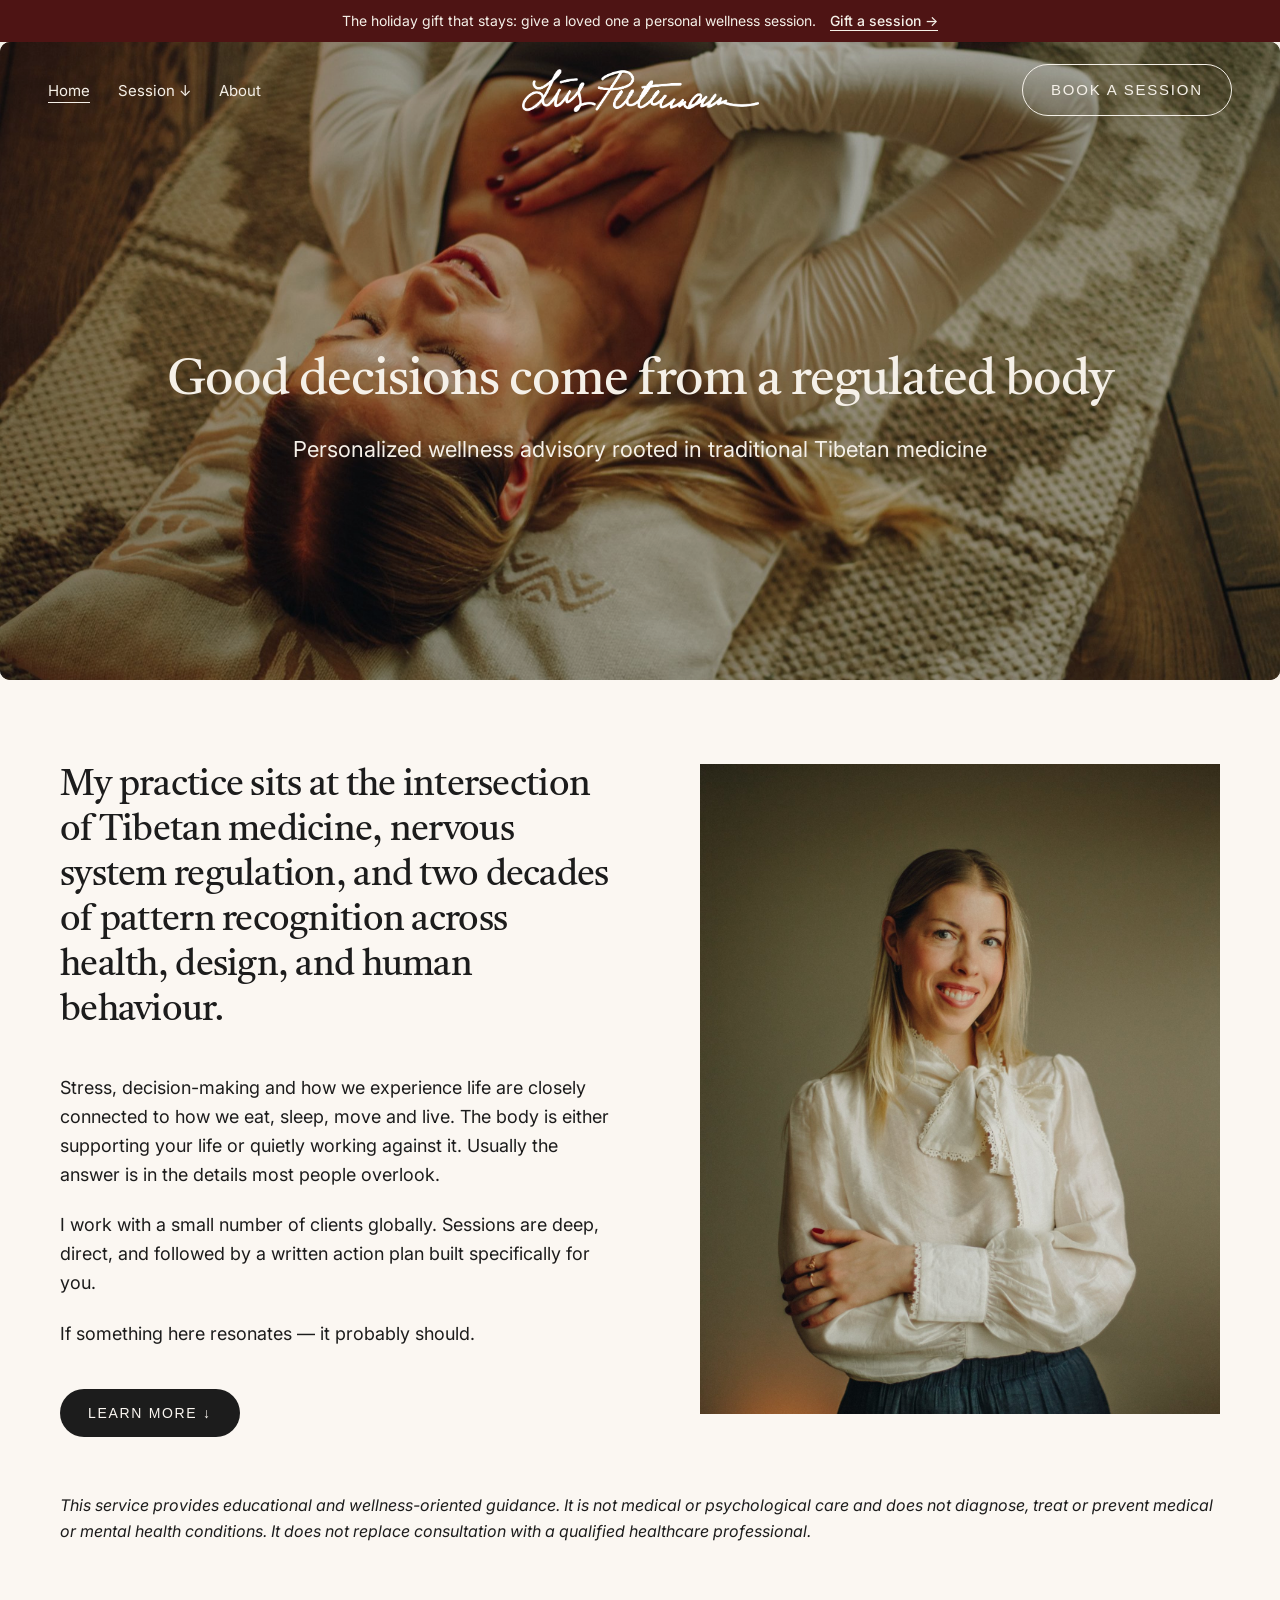
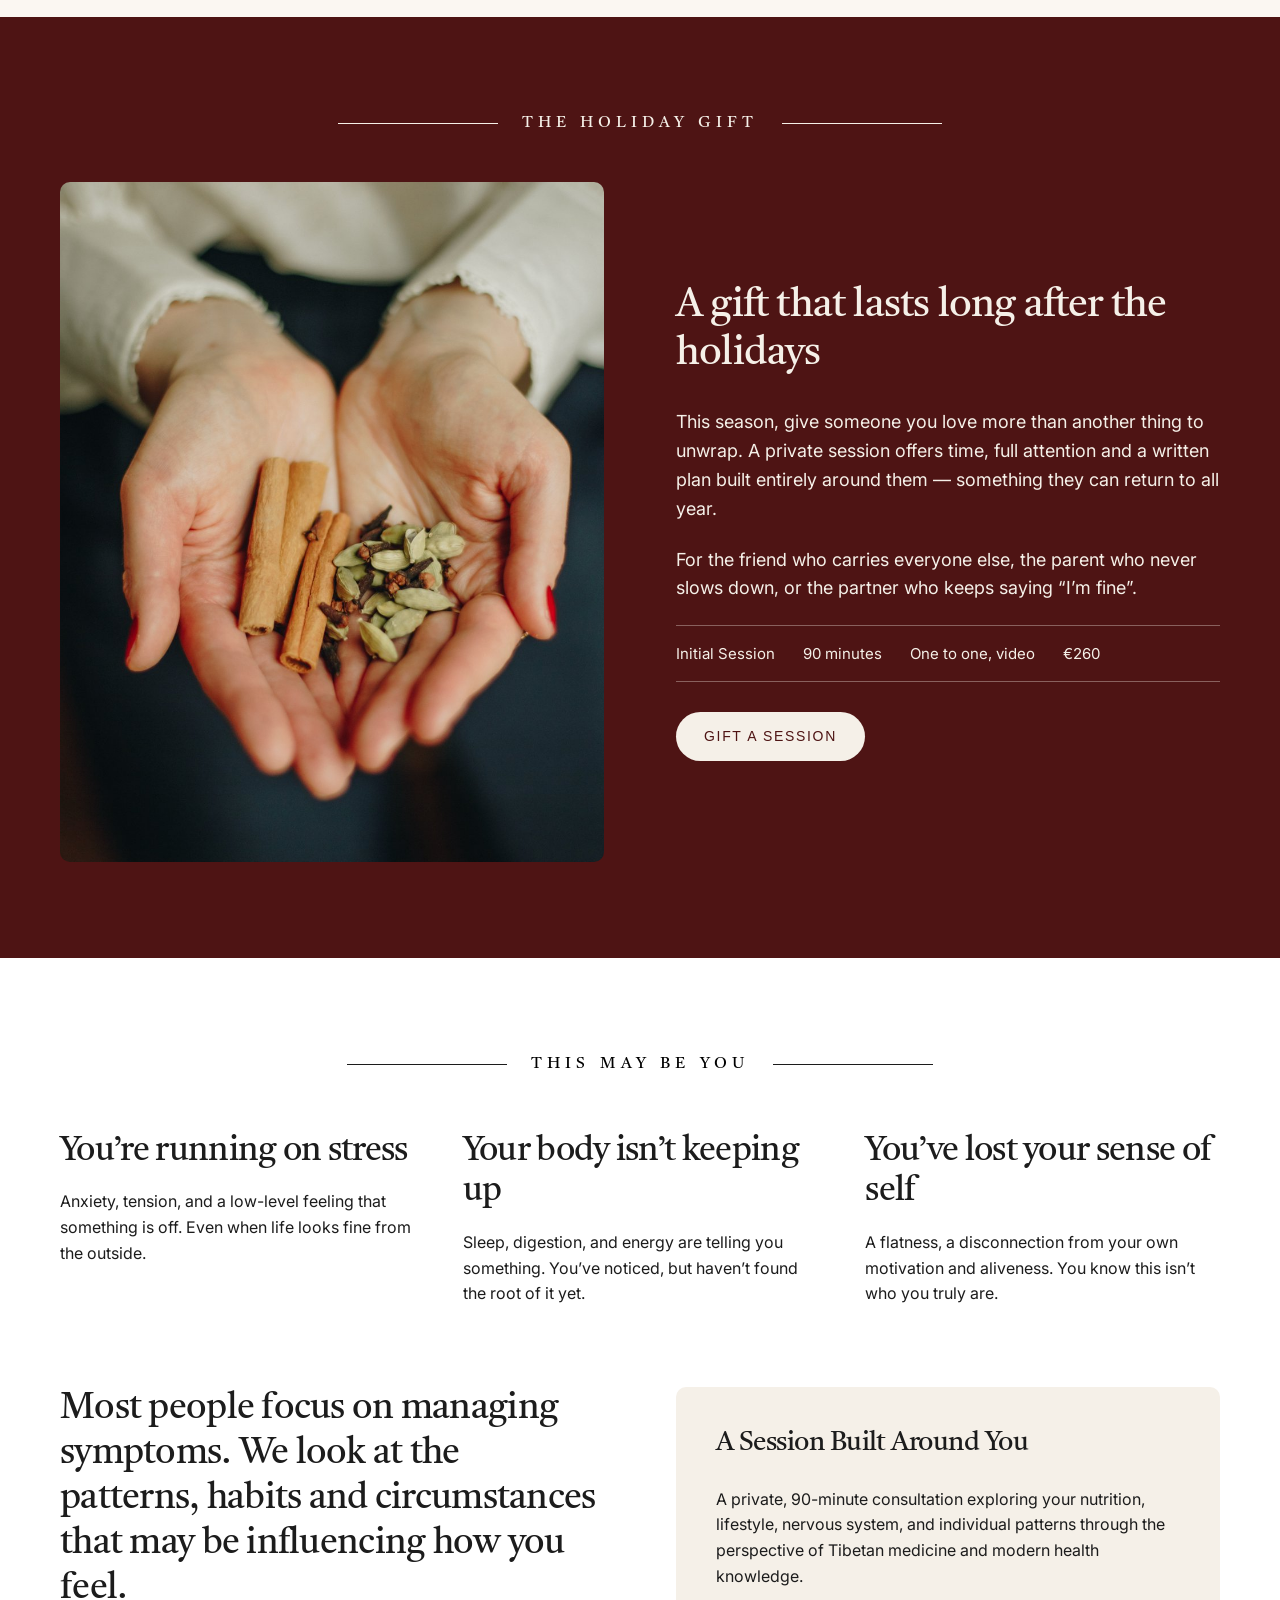
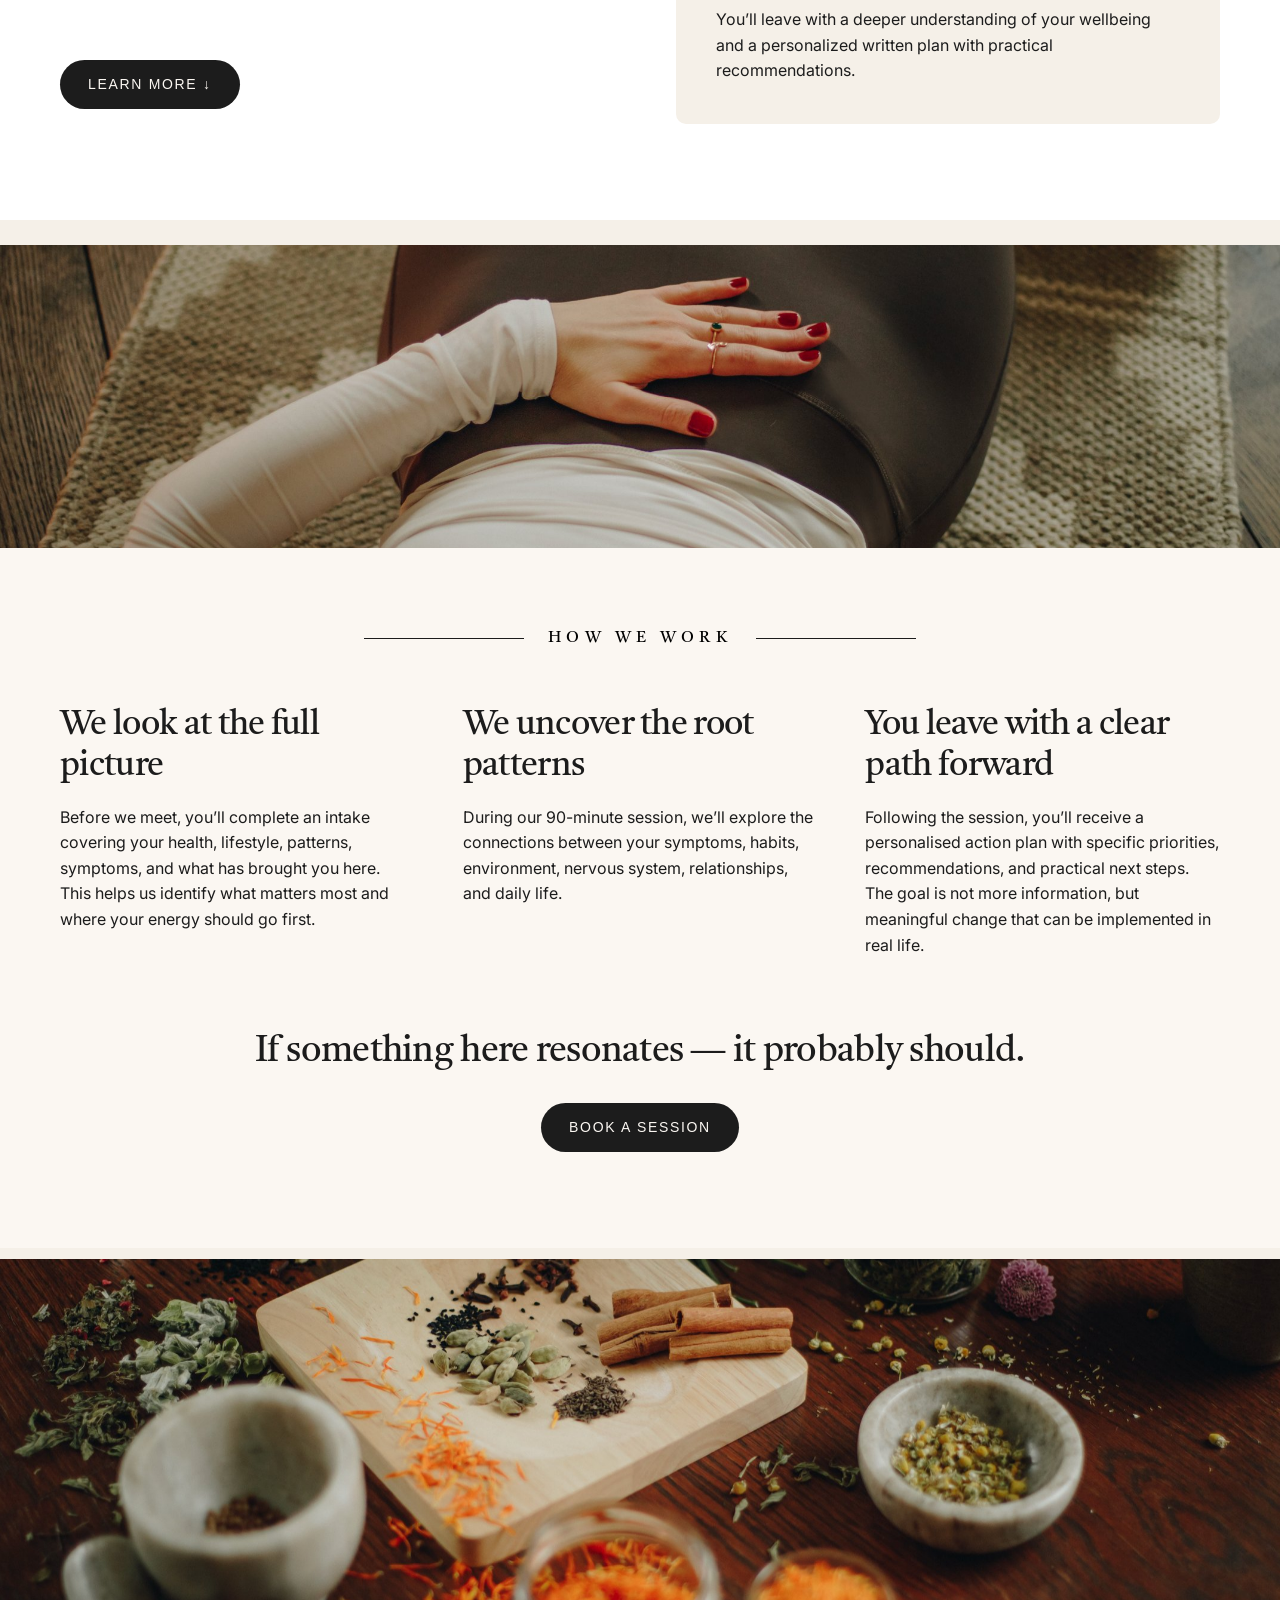
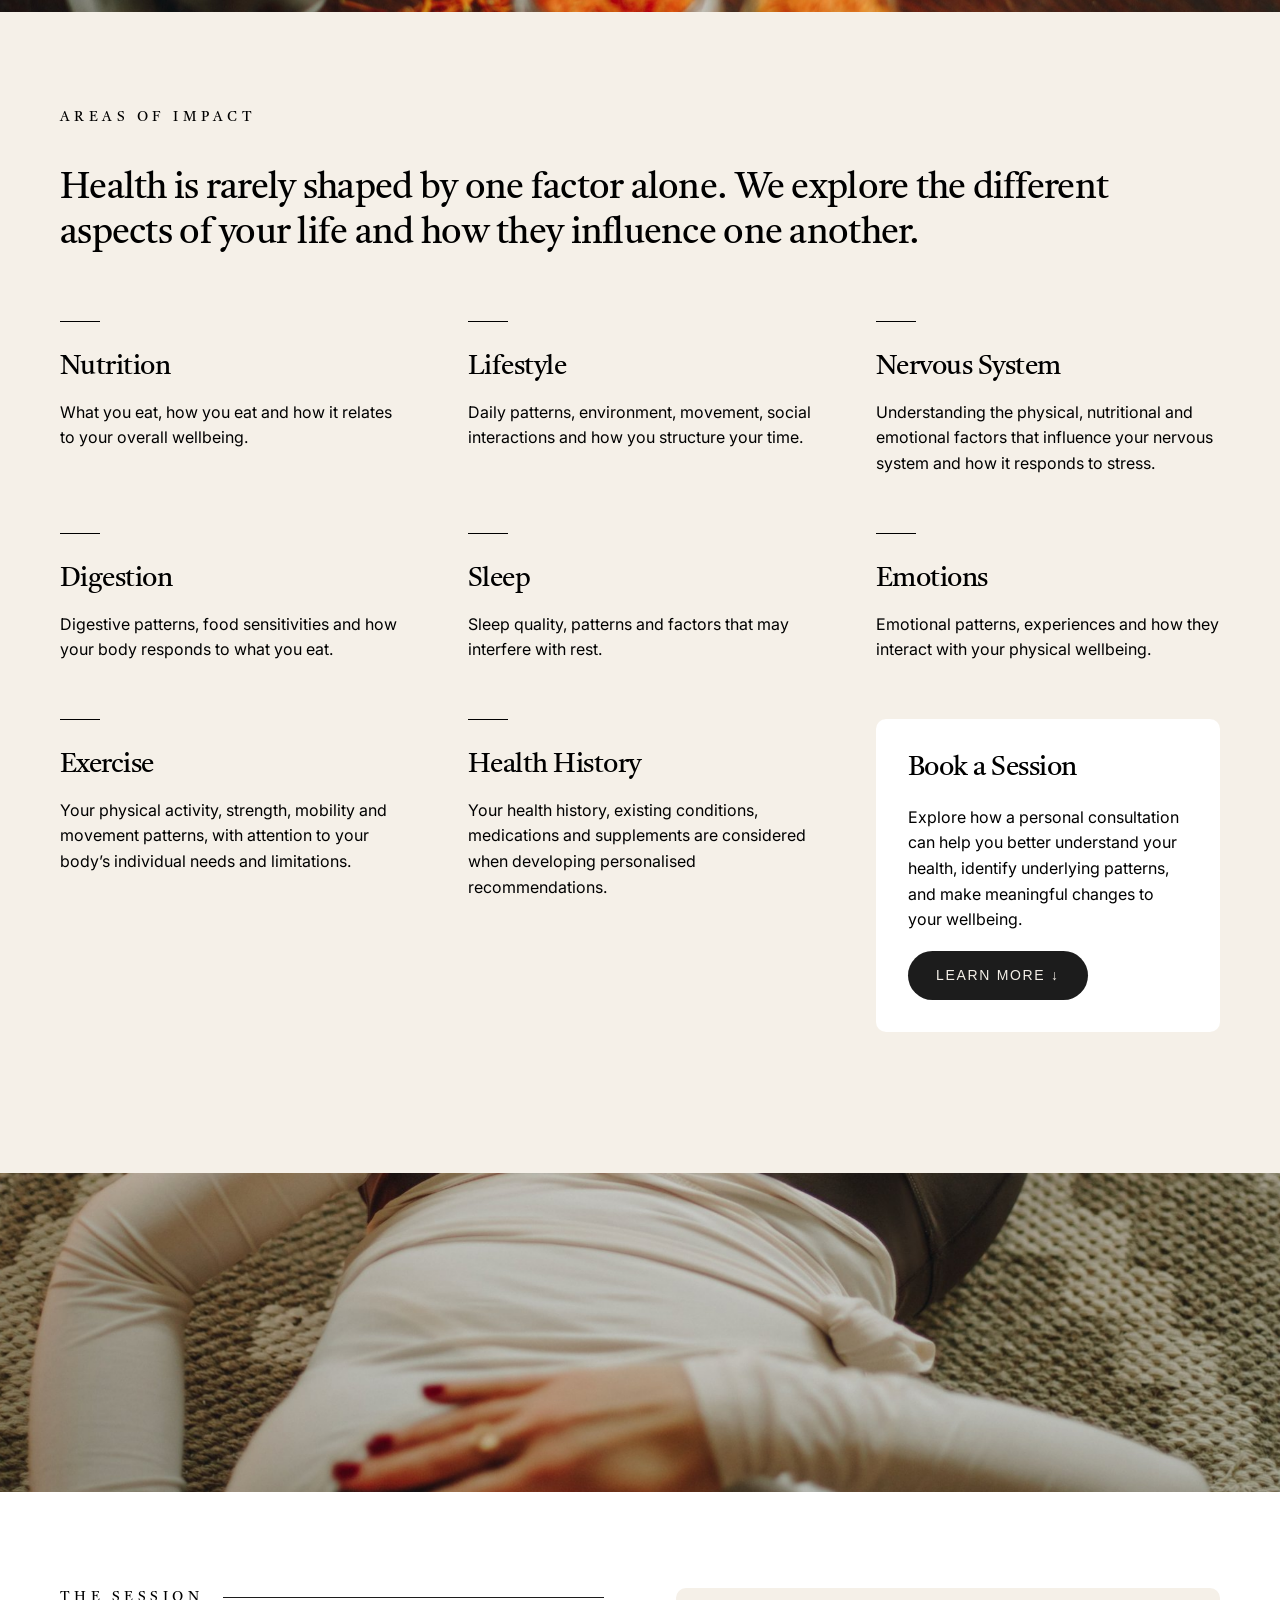
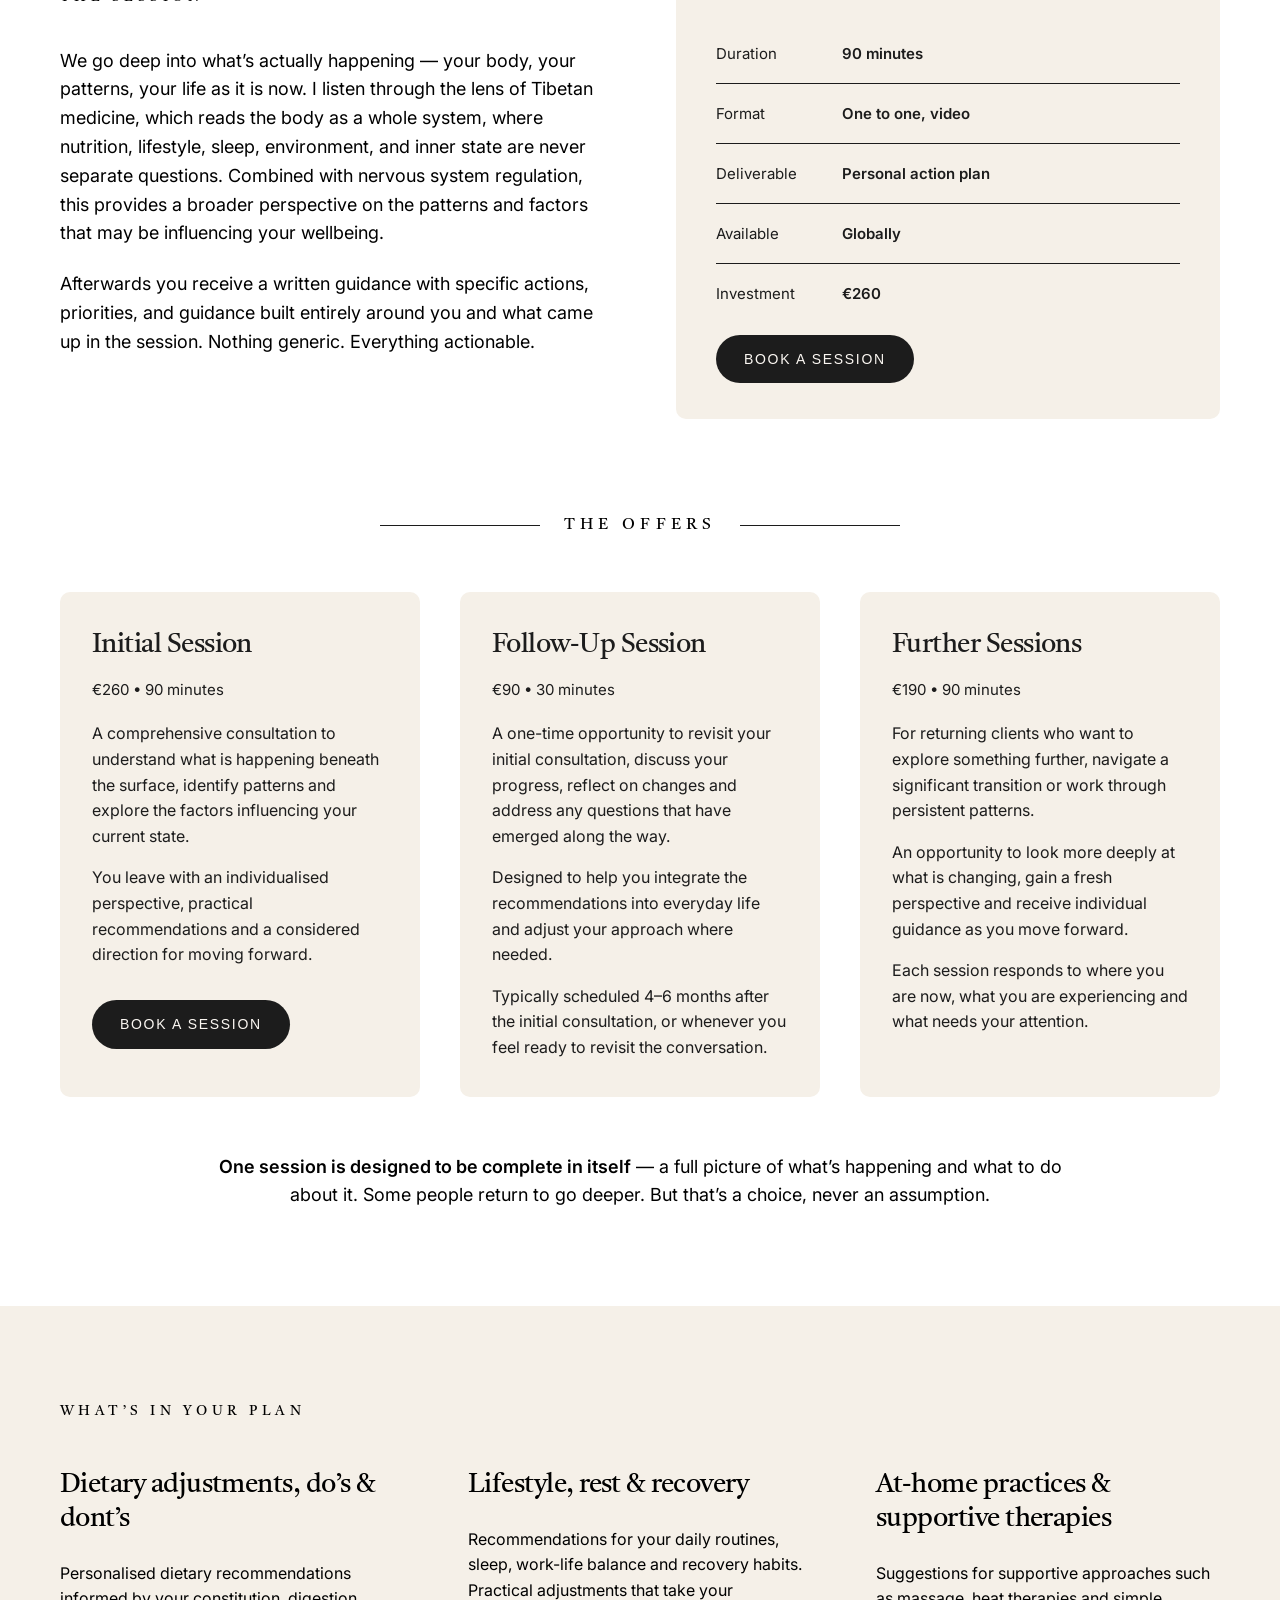
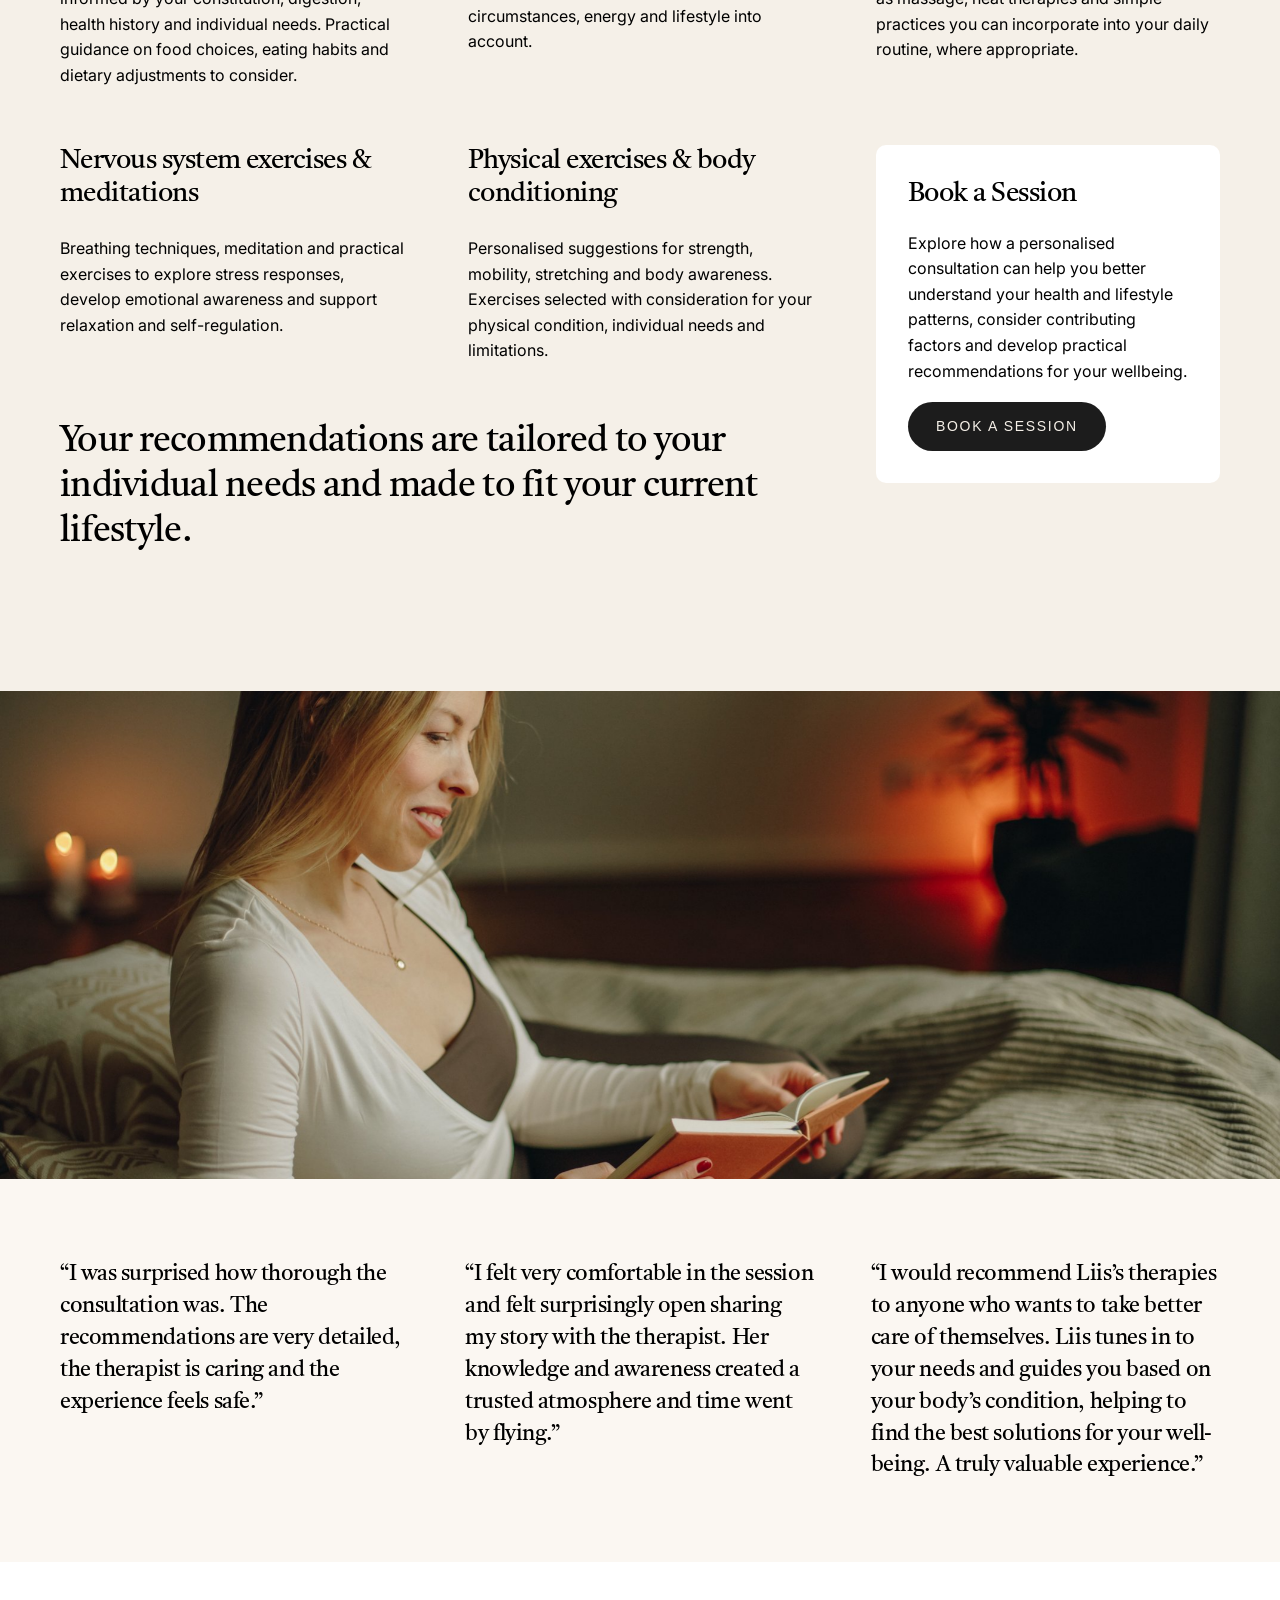
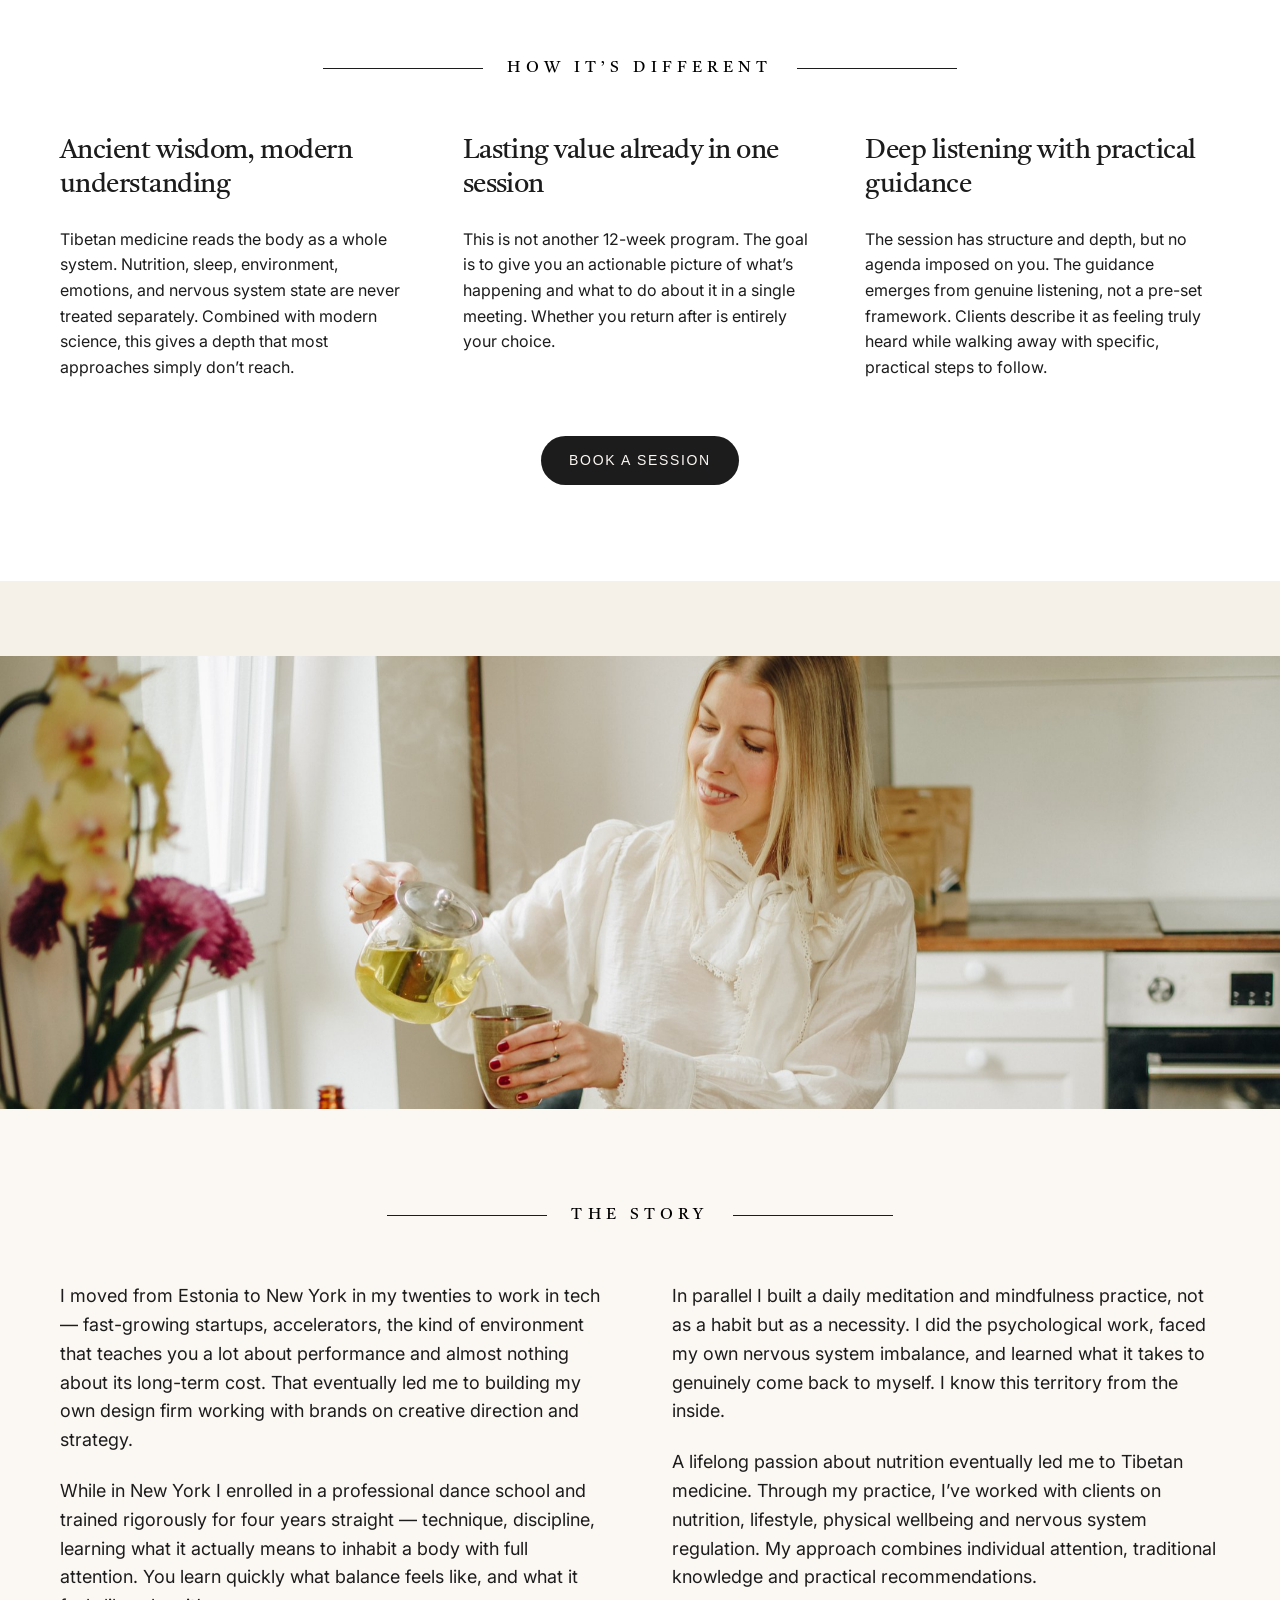
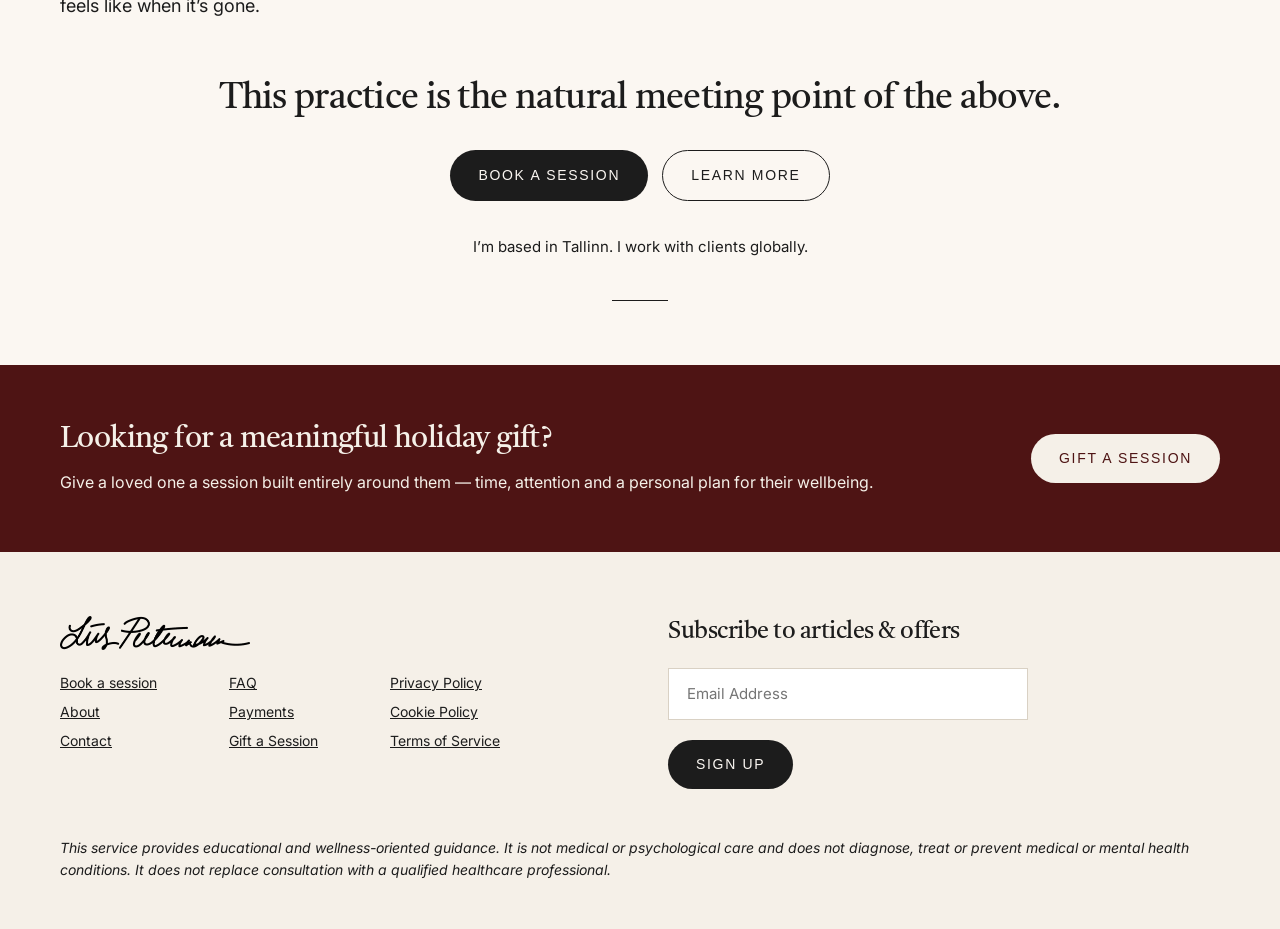
==== commit 897f5532: "updated images and copy" ====
--- a/index.html
+++ b/index.html
@@ -26,7 +26,7 @@
 </div>
 
 <!-- HERO -->
-<header id="top" class="home-hero" style="position: relative; min-height: 638px; display: flex; flex-direction: column; background: #2a2018">
+<header id="top" class="home-hero" style="position: relative; min-height: 638px; display: flex; flex-direction: column; background: #2a2018; border-radius: 10px; overflow: hidden">
 <img src="assets/images/home-hero.jpg" alt="Liis lying on a patterned rug, eyes closed, hand on her chest" style="position: absolute; inset: 0; width: 100%; height: 100%; object-fit: cover; object-position: 50% 50%">
 <div aria-hidden="true" style="position: absolute; inset: 0; background: linear-gradient(180deg, rgba(0,0,0,0.12) 0%, rgba(0,0,0,0.06) 45%, rgba(0,0,0,0.12) 100%)"></div>
 <nav class="nav" style="position: relative; display: flex; flex-wrap: wrap; align-items: center; justify-content: space-between; gap: 16px; padding: 22px 48px">
@@ -37,7 +37,7 @@
 </div>
 <a class="logo" href="#top" aria-label="Liis Peetermann — home" style="display: block; flex: 0 0 auto; line-height: 0"><img src="assets/images/logo-white.webp" alt="Liis Peetermann" style="display: block; width: 237px; height: auto"></a>
 <div class="nav-book" style="display: flex; justify-content: flex-end; flex: 1 1 0">
-<a class="btn btn-light" href="https://calendly.com/lpeetermann/session">Book a session</a>
+<a class="btn btn-light" href="https://calendly.com/lpeetermann/session" target="_blank" rel="noopener">Book a session</a>
 </div>
 <button type="button" class="menu-toggle" aria-label="Open menu" aria-expanded="false" aria-controls="mobile-menu"><span></span><span></span></button>
 </nav>
@@ -48,7 +48,7 @@
 <a href="giftsession/">Gift a session</a>
 <a href="faq/">FAQ</a>
 <a href="contact/">Contact</a>
-<a class="btn" href="https://calendly.com/lpeetermann/session">Book a session</a>
+<a class="btn" href="https://calendly.com/lpeetermann/session" target="_blank" rel="noopener">Book a session</a>
 </div>
 <div style="position: relative; flex: 1 1 auto; display: flex; flex-direction: column; align-items: center; justify-content: center; text-align: center; padding: 40px 24px 40px; gap: 22px">
 <h1 class="serif hero-h1" style="margin: 0; font-size: 50px; line-height: 1.15; color: #f5f0e8">Good decisions come from a regulated body</h1>
@@ -58,8 +58,8 @@
 
 <!-- INTRO -->
 <section class="sec" style="background: #fbf7f2; padding: 84px 24px 72px">
-<div style="max-width: 980px; margin: 0 auto; display: flex; flex-direction: column; gap: 56px">
-<div class="split" style="display: grid; grid-template-columns: minmax(0, 1fr) minmax(0, 435px); gap: 61px; align-items: start">
+<div style="max-width: 1160px; margin: 0 auto; display: flex; flex-direction: column; gap: 56px">
+<div class="split" style="display: grid; grid-template-columns: minmax(0, 1fr) minmax(0, 520px); gap: 88px; align-items: start">
 <div style="display: flex; flex-direction: column; gap: 22px">
 <h2 class="serif big" style="margin: 0 0 18px; font-size: 36px; line-height: 1.25">My practice sits at the intersection of Tibetan medicine, nervous system regulation, and two decades of pattern recognition across health, design, and human behaviour.</h2>
 <p style="margin: 0; font-size: 18px; line-height: 1.6">Stress, decision-making and how we experience life are closely connected to how we eat, sleep, move and live. The body is either supporting your life or quietly working against it. Usually the answer is in the details most people overlook.</p>
@@ -67,7 +67,7 @@
 <p style="margin: 0; font-size: 18px; line-height: 1.6">If something here resonates — it probably should.</p>
 <div style="padding-top: 18px"><a class="btn" href="#session">Learn more ↓</a></div>
 </div>
-<img class="portrait" src="assets/images/portrait-liis.jpg" alt="Liis Peetermann wearing a white blouse with a lace-trimmed bow, standing with folded arms against a neutral background" style="display: block; width: 100%; aspect-ratio: 435 / 761; object-fit: cover; object-position: 50% 50%">
+<img class="portrait" src="assets/images/portrait-liis.jpg" alt="Liis Peetermann wearing a white blouse with a lace-trimmed bow, standing with folded arms against a neutral background" style="display: block; width: 100%; aspect-ratio: 4 / 5; object-fit: cover; object-position: 50% 0%">
 </div>
 <p style="margin: 0; font-size: 16px; line-height: 1.6; font-style: italic">This service provides educational and wellness-oriented guidance. It is not medical or psychological care and does not diagnose, treat or prevent medical or mental health conditions. It does not replace consultation with a qualified healthcare professional.</p>
 </div>
@@ -75,7 +75,7 @@
 
 <!-- HOLIDAY GIFT -->
 <section id="gift" class="sec" style="background: #4e1414; color: #f5f0e8; padding: 96px 24px">
-<div style="max-width: 980px; margin: 0 auto; display: flex; flex-direction: column; gap: 48px">
+<div style="max-width: 1160px; margin: 0 auto; display: flex; flex-direction: column; gap: 48px">
 <div style="display: flex; align-items: center; justify-content: center; gap: 24px">
 <div style="height: 1px; width: 160px; background: #f5f0e8"></div>
 <h4 class="label" style="color: #f5f0e8">The holiday gift</h4>
@@ -96,7 +96,7 @@
 
 <!-- THIS MAY BE YOU -->
 <section class="sec" style="background: #ffffff; padding: 96px 24px">
-<div style="max-width: 980px; margin: 0 auto; display: flex; flex-direction: column; gap: 56px">
+<div style="max-width: 1160px; margin: 0 auto; display: flex; flex-direction: column; gap: 56px">
 <div style="display: flex; align-items: center; justify-content: center; gap: 24px">
 <div style="height: 1px; width: 160px; background: #1c1c1c"></div>
 <h4 class="label">This may be you</h4>
@@ -135,7 +135,7 @@
 
 <!-- HOW WE WORK -->
 <section class="sec" style="background: #fbf7f2; padding: 80px 24px 96px">
-<div style="max-width: 980px; margin: 0 auto; display: flex; flex-direction: column; gap: 56px">
+<div style="max-width: 1160px; margin: 0 auto; display: flex; flex-direction: column; gap: 56px">
 <div style="display: flex; align-items: center; justify-content: center; gap: 24px">
 <div style="height: 1px; width: 160px; background: #1c1c1c"></div>
 <h4 class="label">How we work</h4>
@@ -157,7 +157,7 @@
 </div>
 <div style="display: flex; flex-direction: column; align-items: center; gap: 28px; text-align: center; padding-top: 16px">
 <h2 class="serif big" style="margin: 0; font-size: 36px; line-height: 1.25">If something here resonates — it probably should.</h2>
-<a class="btn" href="https://calendly.com/lpeetermann/session">Book a session</a>
+<a class="btn" href="https://calendly.com/lpeetermann/session" target="_blank" rel="noopener">Book a session</a>
 </div>
 </div>
 </section>
@@ -167,7 +167,7 @@
 
 <!-- AREAS OF IMPACT -->
 <section class="sec" style="background: #f5f0e8; padding: 96px 24px">
-<div style="max-width: 980px; margin: 0 auto; display: flex; flex-direction: column; gap: 40px">
+<div style="max-width: 1160px; margin: 0 auto; display: flex; flex-direction: column; gap: 40px">
 <h4 class="label" style="font-size: 14px">Areas of impact</h4>
 <h2 class="serif big" style="margin: 0 0 24px; font-size: 36px; line-height: 1.25; color: #000">Health is rarely shaped by one factor alone. We explore the different aspects of your life and how they influence one another.</h2>
 <div class="cols3" style="display: grid; grid-template-columns: repeat(3, minmax(0, 1fr)); column-gap: 64px; row-gap: 56px; color: #000">
@@ -189,7 +189,7 @@
 
 <!-- THE SESSION + OFFERS -->
 <section id="session" class="sec" style="flex: 1 0 auto; background: #ffffff; padding: 96px 24px">
-<div style="max-width: 980px; margin: 0 auto; display: flex; flex-direction: column; gap: 96px">
+<div style="max-width: 1160px; margin: 0 auto; display: flex; flex-direction: column; gap: 96px">
 <div class="split" style="display: grid; grid-template-columns: repeat(2, minmax(0, 1fr)); gap: 72px; align-items: start">
 <div style="display: flex; flex-direction: column; gap: 22px; color: #000">
 <div style="display: flex; align-items: center; gap: 20px; margin-bottom: 18px"><h4 class="label" style="font-size: 14px">The session</h4><div style="height: 1px; flex: 1 1 auto; background: #1c1c1c"></div></div>
@@ -202,7 +202,7 @@
 <div style="display: grid; grid-template-columns: 110px 1fr; gap: 16px; padding: 20px 0; border-bottom: 1px solid #1c1c1c; font-size: 15px"><span>Deliverable</span><strong style="font-weight: 600">Personal action plan</strong></div>
 <div style="display: grid; grid-template-columns: 110px 1fr; gap: 16px; padding: 20px 0; border-bottom: 1px solid #1c1c1c; font-size: 15px"><span>Available</span><strong style="font-weight: 600">Globally</strong></div>
 <div style="display: grid; grid-template-columns: 110px 1fr; gap: 16px; padding: 20px 0; font-size: 15px"><span>Investment</span><strong style="font-weight: 600">€260</strong></div>
-<div style="padding-top: 12px"><a class="btn" href="https://calendly.com/lpeetermann/session">Book a session</a></div>
+<div style="padding-top: 12px"><a class="btn" href="https://calendly.com/lpeetermann/session" target="_blank" rel="noopener">Book a session</a></div>
 </div>
 </div>
 
@@ -218,7 +218,7 @@
 <p style="margin: 0 0 6px; font-size: 15px">€260 • 90 minutes</p>
 <p style="margin: 0; font-size: 16px; line-height: 1.6">A comprehensive consultation to understand what is happening beneath the surface, identify patterns and explore the factors influencing your current state.</p>
 <p style="margin: 0; font-size: 16px; line-height: 1.6">You leave with an individualised perspective, practical recommendations and a considered direction for moving forward.</p>
-<div style="padding-top: 16px"><a class="btn" href="https://calendly.com/lpeetermann/session">Book a session</a></div>
+<div style="padding-top: 16px"><a class="btn" href="https://calendly.com/lpeetermann/session" target="_blank" rel="noopener">Book a session</a></div>
 </div>
 <div class="offer" style="background: #f5f0e8; border-radius: 10px; padding: 36px 32px; display: flex; flex-direction: column; gap: 16px">
 <h3 class="serif" style="margin: 0; font-size: 27px">Follow-Up Session</h3>
@@ -244,7 +244,7 @@
 
 <!-- WHAT'S IN YOUR PLAN -->
 <section class="sec" style="background: #f5f0e8; padding: 96px 24px">
-<div style="max-width: 980px; margin: 0 auto; display: flex; flex-direction: column; gap: 48px; color: #000">
+<div style="max-width: 1160px; margin: 0 auto; display: flex; flex-direction: column; gap: 48px; color: #000">
 <h4 class="label" style="font-size: 14px">What’s in your plan</h4>
 <div class="cols3" style="display: grid; grid-template-columns: repeat(3, minmax(0, 1fr)); column-gap: 64px; row-gap: 56px; align-items: start">
 <div style="display: flex; flex-direction: column; gap: 24px"><h3 class="serif" style="margin: 0; font-size: 27px; line-height: 1.25">Dietary adjustments, do’s &amp; dont’s</h3><p style="margin: 0; font-size: 16px; line-height: 1.6">Personalised dietary recommendations informed by your constitution, digestion, health history and individual needs. Practical guidance on food choices, eating habits and dietary adjustments to consider.</p></div>
@@ -252,7 +252,7 @@
 <div style="display: flex; flex-direction: column; gap: 24px"><h3 class="serif" style="margin: 0; font-size: 27px; line-height: 1.25">At-home practices &amp; supportive therapies</h3><p style="margin: 0; font-size: 16px; line-height: 1.6">Suggestions for supportive approaches such as massage, heat therapies and simple practices you can incorporate into your daily routine, where appropriate.</p></div>
 <div style="display: flex; flex-direction: column; gap: 24px"><h3 class="serif" style="margin: 0; font-size: 27px; line-height: 1.25">Nervous system exercises &amp; meditations</h3><p style="margin: 0; font-size: 16px; line-height: 1.6">Breathing techniques, meditation and practical exercises to explore stress responses, develop emotional awareness and support relaxation and self-regulation.</p></div>
 <div style="display: flex; flex-direction: column; gap: 24px"><h3 class="serif" style="margin: 0; font-size: 27px; line-height: 1.25">Physical exercises &amp; body conditioning</h3><p style="margin: 0; font-size: 16px; line-height: 1.6">Personalised suggestions for strength, mobility, stretching and body awareness. Exercises selected with consideration for your physical condition, individual needs and limitations.</p></div>
-<div class="plan-box" style="grid-column: 3; grid-row: 2 / span 2; background: #ffffff; border-radius: 10px; padding: 32px; display: flex; flex-direction: column; gap: 18px"><h3 class="serif" style="margin: 0; font-size: 27px">Book a Session</h3><p style="margin: 0; font-size: 16px; line-height: 1.6">Explore how a personalised consultation can help you better understand your health and lifestyle patterns, consider contributing factors and develop practical recommendations for your wellbeing.</p><div><a class="btn" href="https://calendly.com/lpeetermann/session" style="color: #f5f0e8">Book a session</a></div></div>
+<div class="plan-box" style="grid-column: 3; grid-row: 2 / span 2; background: #ffffff; border-radius: 10px; padding: 32px; display: flex; flex-direction: column; gap: 18px"><h3 class="serif" style="margin: 0; font-size: 27px">Book a Session</h3><p style="margin: 0; font-size: 16px; line-height: 1.6">Explore how a personalised consultation can help you better understand your health and lifestyle patterns, consider contributing factors and develop practical recommendations for your wellbeing.</p><div><a class="btn" href="https://calendly.com/lpeetermann/session" target="_blank" rel="noopener" style="color: #f5f0e8">Book a session</a></div></div>
 <h2 class="serif big plan-note" style="grid-column: 1 / span 2; grid-row: 3; align-self: end; margin: 0; font-size: 36px; line-height: 1.25">Your recommendations are tailored to your individual needs and made to fit your current lifestyle.</h2>
 </div>
 </div>
@@ -263,7 +263,7 @@
 
 <!-- TESTIMONIALS -->
 <section class="sec" style="background: #fbf7f2; padding: 80px 24px">
-<div class="cols3" style="max-width: 980px; margin: 0 auto; display: grid; grid-template-columns: repeat(3, minmax(0, 1fr)); gap: 56px">
+<div class="cols3" style="max-width: 1160px; margin: 0 auto; display: grid; grid-template-columns: repeat(3, minmax(0, 1fr)); gap: 56px">
 <blockquote class="serif" style="margin: 0; font-size: 22px; line-height: 1.45; color: #000">“I was surprised how thorough the consultation was. The recommendations are very detailed, the therapist is caring and the experience feels safe.”</blockquote>
 <blockquote class="serif" style="margin: 0; font-size: 22px; line-height: 1.45; color: #000">“I felt very comfortable in the session and felt surprisingly open sharing my story with the therapist. Her knowledge and awareness created a trusted atmosphere and time went by flying.”</blockquote>
 <blockquote class="serif" style="margin: 0; font-size: 22px; line-height: 1.45; color: #000">“I would recommend Liis’s therapies to anyone who wants to take better care of themselves. Liis tunes in to your needs and guides you based on your body’s condition, helping to find the best solutions for your well-being. A truly valuable experience.”</blockquote>
@@ -272,7 +272,7 @@
 
 <!-- HOW IT'S DIFFERENT -->
 <section class="sec" style="background: #ffffff; padding: 96px 24px">
-<div style="max-width: 980px; margin: 0 auto; display: flex; flex-direction: column; gap: 56px">
+<div style="max-width: 1160px; margin: 0 auto; display: flex; flex-direction: column; gap: 56px">
 <div style="display: flex; align-items: center; justify-content: center; gap: 24px">
 <div style="height: 1px; width: 160px; background: #1c1c1c"></div>
 <h4 class="label">How it’s different</h4>
@@ -283,7 +283,7 @@
 <div style="display: flex; flex-direction: column; gap: 24px"><h3 class="serif" style="margin: 0; font-size: 27px; line-height: 1.25">Lasting value already in one session</h3><p style="margin: 0; font-size: 16px; line-height: 1.6">This is not another 12-week program. The goal is to give you an actionable picture of what’s happening and what to do about it in a single meeting. Whether you return after is entirely your choice.</p></div>
 <div style="display: flex; flex-direction: column; gap: 24px"><h3 class="serif" style="margin: 0; font-size: 27px; line-height: 1.25">Deep listening with practical guidance</h3><p style="margin: 0; font-size: 16px; line-height: 1.6">The session has structure and depth, but no agenda imposed on you. The guidance emerges from genuine listening, not a pre-set framework. Clients describe it as feeling truly heard while walking away with specific, practical steps to follow.</p></div>
 </div>
-<div style="display: flex; justify-content: center"><a class="btn" href="https://calendly.com/lpeetermann/session">Book a session</a></div>
+<div style="display: flex; justify-content: center"><a class="btn" href="https://calendly.com/lpeetermann/session" target="_blank" rel="noopener">Book a session</a></div>
 </div>
 </section>
 
@@ -292,7 +292,7 @@
 
 <!-- THE STORY -->
 <section class="sec" style="background: #fbf7f2; padding: 96px 24px 64px">
-<div style="max-width: 980px; margin: 0 auto; display: flex; flex-direction: column; gap: 56px">
+<div style="max-width: 1160px; margin: 0 auto; display: flex; flex-direction: column; gap: 56px">
 <div style="display: flex; align-items: center; justify-content: center; gap: 24px">
 <div style="height: 1px; width: 160px; background: #1c1c1c"></div>
 <h4 class="label">The story</h4>
@@ -311,8 +311,8 @@
 <div style="display: flex; flex-direction: column; align-items: center; gap: 28px; text-align: center">
 <h2 class="serif big" style="margin: 0; font-size: 36px; line-height: 1.25">This practice is the natural meeting point of the above.</h2>
 <div style="display: flex; flex-wrap: wrap; gap: 14px; justify-content: center">
-<a class="btn" href="https://calendly.com/lpeetermann/session">Book a session</a>
-<a class="btn btn-outline" href="#session">Learn more</a>
+<a class="btn" href="https://calendly.com/lpeetermann/session" target="_blank" rel="noopener">Book a session</a>
+<a class="btn btn-outline" href="about/">Learn more</a>
 </div>
 <p style="margin: 8px 0 0; font-size: 15px">I’m based in Tallinn. I work with clients globally.</p>
 <div style="width: 56px; height: 1px; background: #1c1c1c; margin-top: 16px"></div>
@@ -322,7 +322,7 @@
 
 <!-- GIFT BANNER -->
 <section class="sec" style="background: #4e1414; color: #f5f0e8; padding: 56px 24px">
-<div class="split" style="max-width: 980px; margin: 0 auto; display: grid; grid-template-columns: minmax(0, 1fr) auto; gap: 32px 56px; align-items: center">
+<div class="split" style="max-width: 1160px; margin: 0 auto; display: grid; grid-template-columns: minmax(0, 1fr) auto; gap: 32px 56px; align-items: center">
 <div style="display: flex; flex-direction: column; gap: 12px">
 <h3 class="serif" style="margin: 0; font-size: 30px; line-height: 1.25; color: #f5f0e8">Looking for a meaningful holiday gift?</h3>
 <p style="margin: 0; font-size: 16px; line-height: 1.6">Give a loved one a session built entirely around them — time, attention and a personal plan for their wellbeing.</p>
@@ -333,13 +333,13 @@
 
 <!-- FOOTER -->
 <footer style="flex: 1 0 auto; background: #f5f0e8; padding: 64px 24px 48px">
-<div style="max-width: 980px; margin: 0 auto; display: flex; flex-direction: column; gap: 48px">
+<div style="max-width: 1160px; margin: 0 auto; display: flex; flex-direction: column; gap: 48px">
 <div class="split" style="display: grid; grid-template-columns: repeat(2, minmax(0, 1fr)); gap: 56px; align-items: start">
 <div style="display: flex; flex-direction: column; gap: 24px">
 <a href="./" style="display: block; line-height: 0"><img src="assets/images/logo-black.webp" alt="Liis Peetermann" style="display: block; width: 190px; height: auto"></a>
 <div class="foot" style="display: flex; flex-wrap: wrap; gap: 72px; row-gap: 20px">
-<div style="display: flex; flex-direction: column; gap: 12px"><a href="https://calendly.com/lpeetermann/session">Book a session</a><a href="about/">About</a><a href="contact/">Contact</a></div>
-<div style="display: flex; flex-direction: column; gap: 12px"><a href="faq/">FAQ</a><a href="payments/">Payments</a></div>
+<div style="display: flex; flex-direction: column; gap: 12px"><a href="https://calendly.com/lpeetermann/session" target="_blank" rel="noopener">Book a session</a><a href="about/">About</a><a href="contact/">Contact</a></div>
+<div style="display: flex; flex-direction: column; gap: 12px"><a href="faq/">FAQ</a><a href="payments/">Payments</a><a href="giftsession/">Gift a Session</a></div>
 <div style="display: flex; flex-direction: column; gap: 12px"><a href="privacy-policy/">Privacy Policy</a><a href="cookie-policy/">Cookie Policy</a><a href="terms-of-service/">Terms of Service</a></div>
 </div>
 </div>
--- a/assets/css/style.css
+++ b/assets/css/style.css
@@ -0,0 +1,121 @@
+/* Liis Peetermann — site styles */
+html{scroll-behavior:smooth}
+body{margin:0;background:#f5f0e8}
+img{max-width:100%}
+.lp{width:100%;min-height:100vh;display:flex;flex-direction:column;font-family:'Inter',Helvetica,Arial,sans-serif;color:#1c1c1c}
+.menu-toggle{display:none;width:44px;height:44px;flex-direction:column;justify-content:center;align-items:flex-end;gap:7px;background:transparent;border:0;padding:0;cursor:pointer}
+.menu-toggle span{display:block;width:26px;height:1.5px;background:#f5f0e8}
+.nav-dark .menu-toggle span{background:#1c1c1c}
+.mobile-menu{display:none;position:relative;z-index:5;margin:0 16px 16px;background:#f5f0e8;border-radius:10px;padding:12px 24px 24px;flex-direction:column}
+.mobile-menu.open{display:flex}
+.mobile-menu a{padding:14px 0;border-bottom:1px solid #d9d1c4;color:#1c1c1c;text-decoration:none;font-size:17px}
+.mobile-menu a.btn{border-bottom:0;margin-top:16px;align-self:flex-start;color:#fbf7f2}
+.lp .faq details{border-top:1px solid #1c1c1c}
+.lp .faq details:last-child{border-bottom:1px solid #1c1c1c}
+.lp .faq summary{list-style:none;cursor:pointer;display:flex;justify-content:space-between;align-items:center;gap:24px;padding:26px 0;font-size:19px;line-height:1.4}
+.lp .faq summary::-webkit-details-marker{display:none}
+.lp .faq summary::after{content:"+";font-size:26px;font-weight:300;line-height:1;flex:0 0 auto}
+.lp .faq details[open] summary::after{content:"\2212"}
+a{color:#1c1c1c}a:hover{color:#555}
+.lp *{box-sizing:border-box}
+.lp .serif{font-family:'Castoro',Georgia,serif;font-weight:400;letter-spacing:-0.02em}
+.lp .btn{font-weight:400;-webkit-font-smoothing:antialiased;-moz-osx-font-smoothing:grayscale;display:inline-flex;align-items:center;justify-content:center;min-height:48px;padding:16px 28px;border-radius:999px;background:#1c1c1c;color:#fbf7f2;font-family:'Helvetica Neue',Arial,sans-serif;font-size:14px;letter-spacing:0.12em;text-transform:uppercase;text-decoration:none;line-height:1.2}
+.lp .btn:hover{background:#3a3a3a;color:#fbf7f2}
+.lp .btn-outline{background:transparent;color:#1c1c1c;border:1.5px solid #1c1c1c}
+.lp .btn-outline:hover{background:#1c1c1c;color:#fbf7f2}
+.lp .btn-light{background:transparent;color:#f5f0e8;border:1.5px solid #f5f0e8}
+.lp .nav .btn-light:hover{background:#f5f0e8;color:#1c1c1c}
+.lp .label{font-family:'Castoro',Georgia,serif;font-weight:400;font-size:16px;letter-spacing:0.32em;text-transform:uppercase;color:#000;margin:0;white-space:nowrap}
+.lp .nav a{color:#f5f0e8;text-decoration:none;font-size:15px}
+.lp .nav a:hover{color:#fff}
+.lp .foot a{color:#1c1c1c;font-size:14px}
+.lp .btn-gift{background:#f5f0e8;color:#4e1414}
+.lp .btn-gift:hover{background:#ffffff;color:#4e1414}
+.lp .gift-bar a{color:#f5f0e8}
+.lp .gift-bar a:hover{color:#ffffff}
+.lp .gift-cta .btn-light:hover,.lp .btn-light:hover{background:#f5f0e8;color:#4e1414}
+.lp .faq details{border-top:1px solid #1c1c1c}
+.lp .faq details:last-child{border-bottom:1px solid #1c1c1c}
+.lp .faq summary{list-style:none;cursor:pointer;display:flex;justify-content:space-between;align-items:center;gap:24px;padding:26px 0;font-size:19px;line-height:1.4}
+.lp .faq summary::-webkit-details-marker{display:none}
+.lp .faq summary::after{content:"+";font-size:26px;font-weight:300;line-height:1;flex:0 0 auto}
+.lp .faq details[open] summary::after{content:"\2212"}
+.lp .faq .ans{padding:0 0 28px;display:flex;flex-direction:column;gap:14px;max-width:820px}
+.lp .faq .ans p{margin:0;font-size:16px;line-height:1.65}
+.lp .faq .ans strong{font-weight:600}
+.lp .field{display:flex;flex-direction:column;gap:8px}
+.lp .field label{font-size:13px;color:#1c1c1c}
+.lp .field input,.lp .field textarea{font-family:inherit;font-size:16px;color:#1c1c1c;background:transparent;border:0;border-bottom:1px solid #1c1c1c;padding:10px 0;border-radius:0;outline:none}
+.lp .field textarea{border:1px solid #c9c0b3;padding:12px;min-height:120px;resize:vertical}
+.lp .field input:focus,.lp .field textarea:focus{border-color:#4e1414}
+.lp .inline-link{color:#1c1c1c;text-decoration:underline;text-underline-offset:4px}
+.lp .faq .item{border-top:1px solid #1c1c1c}
+.lp .faq .item:last-child{border-bottom:1px solid #1c1c1c}
+.lp .faq .q{all:unset;box-sizing:border-box;width:100%;cursor:pointer;display:flex;justify-content:space-between;align-items:center;gap:24px;padding:26px 0;font-family:'Inter',Helvetica,Arial,sans-serif;font-size:19px;line-height:1.4;color:#1c1c1c}
+.lp .faq .q:focus-visible{outline:2px solid #4e1414;outline-offset:4px}
+.lp .faq .ic{font-size:26px;font-weight:300;line-height:1;flex:0 0 auto}
+.lp .legal h3{font-family:'Castoro',Georgia,serif;font-weight:400;letter-spacing:-0.02em;font-size:30px;line-height:1.25;margin:28px 0 0}
+.lp .legal p{margin:0;font-size:16px;line-height:1.65}
+.lp .legal ul{margin:0;padding-left:22px;display:flex;flex-direction:column;gap:6px;font-size:16px;line-height:1.6}
+.lp .legal strong{font-weight:600}
+.lp .legal a{color:#1c1c1c;text-decoration:underline;text-underline-offset:3px;overflow-wrap:anywhere}
+.lp .nav-dark a{color:#1c1c1c;text-decoration:none;font-size:15px}
+.lp .nav-dark a:hover{color:#555}
+
+@media (min-width: 821px){
+.lp section,.lp footer{padding-left:48px !important;padding-right:48px !important}
+}
+.lp .legal > p,.lp .legal > ul,.lp .legal > h3{max-width:820px}
+
+@media (max-width: 820px){
+.lp .cols3,.lp .cols2,.lp .split{grid-template-columns:minmax(0,1fr) !important}
+.lp .hide-sm{display:none !important}
+.lp .hero-h1{font-size:36px !important}
+.lp .big{font-size:28px !important}
+.lp .sec{padding-top:64px !important;padding-bottom:64px !important}
+.lp .plan-box,.lp .plan-note{grid-column:auto !important;grid-row:auto !important}
+.lp section{padding-left:23px !important;padding-right:23px !important}
+.lp footer{padding:56px 23px 48px !important}
+.lp .hero-h1{font-size:41px !important;line-height:1.2 !important}
+.lp .hero-sub{font-size:20px !important}
+.lp .big{font-size:31px !important}
+.lp h2.serif{font-size:31px !important}
+.lp .split,.lp .cols3,.lp .cols2{gap:40px !important}
+.lp .portrait{aspect-ratio:4 / 5 !important}
+.lp .band{height:279px !important}
+.lp .band-tall{height:557px !important}
+.lp div[style*="width: 160px"]{width:auto !important;flex:1 1 0}
+.lp .foot{flex-direction:column;gap:26px !important}
+.lp .sub-form{order:-1}
+.lp .offer{padding:32px 28px !important}
+.lp .sub-hero{min-height:420px !important}
+.lp .page-h1{font-size:44px !important}
+.lp .pay-cards{grid-template-columns:minmax(0,1fr) !important}
+.lp .names{grid-template-columns:minmax(0,1fr) !important}
+.lp .pay-cards > div{align-items:center;text-align:center}
+.lp .pay-cards > div > a{margin-left:auto;margin-right:auto}
+.lp .gift-img{aspect-ratio:4 / 3 !important}
+.lp .home-hero{min-height:593px !important}
+.lp nav{padding:22px 23px !important}
+.lp nav .nav-book{display:none !important}
+.lp nav .logo img{width:168px !important}
+.lp .menu-toggle{display:flex !important}
+.lp .legal{gap:14px !important}
+.lp .pay-cards > div{padding:32px 28px !important}
+}
+
+/* ---------- Scroll animations (assets/js/animations.js) ---------- */
+.parallax{position:relative;overflow:hidden;display:block;width:100%}
+.parallax > .parallax-img{position:absolute;left:0;top:0;width:100%;height:100%;object-fit:cover;will-change:transform;transform:scale(1.12)}
+.parallax-hero{overflow:hidden}
+.parallax-hero > .parallax-img{will-change:transform;transform:scale(1.12)}
+.anim .hero-in{animation:heroIn 1.3s cubic-bezier(.2,.7,.2,1) both;will-change:transform,opacity}
+.anim header#top .hero-sub.hero-in{animation-delay:.18s}
+.anim header#top .btn.hero-in{animation-delay:.32s}
+@keyframes heroIn{from{opacity:0;transform:translate3d(0,24px,0)}to{opacity:1;transform:none}}
+.anim .reveal{opacity:0;transform:translate3d(0,34px,0);transition:opacity 1s ease,transform 1.1s cubic-bezier(.2,.7,.2,1)}
+.anim .reveal.in{opacity:1;transform:none}
+.anim .reveal-img > img,.anim img.reveal-img{transform:scale(1.06);transition:transform 1.6s cubic-bezier(.2,.7,.2,1)}
+.anim .reveal-img.in > img,.anim img.reveal-img.in{transform:scale(1)}
+.reveal-img{overflow:hidden}
+@media (prefers-reduced-motion: reduce){.anim .reveal,.anim .hero-in{opacity:1 !important;transform:none !important;animation:none !important}}
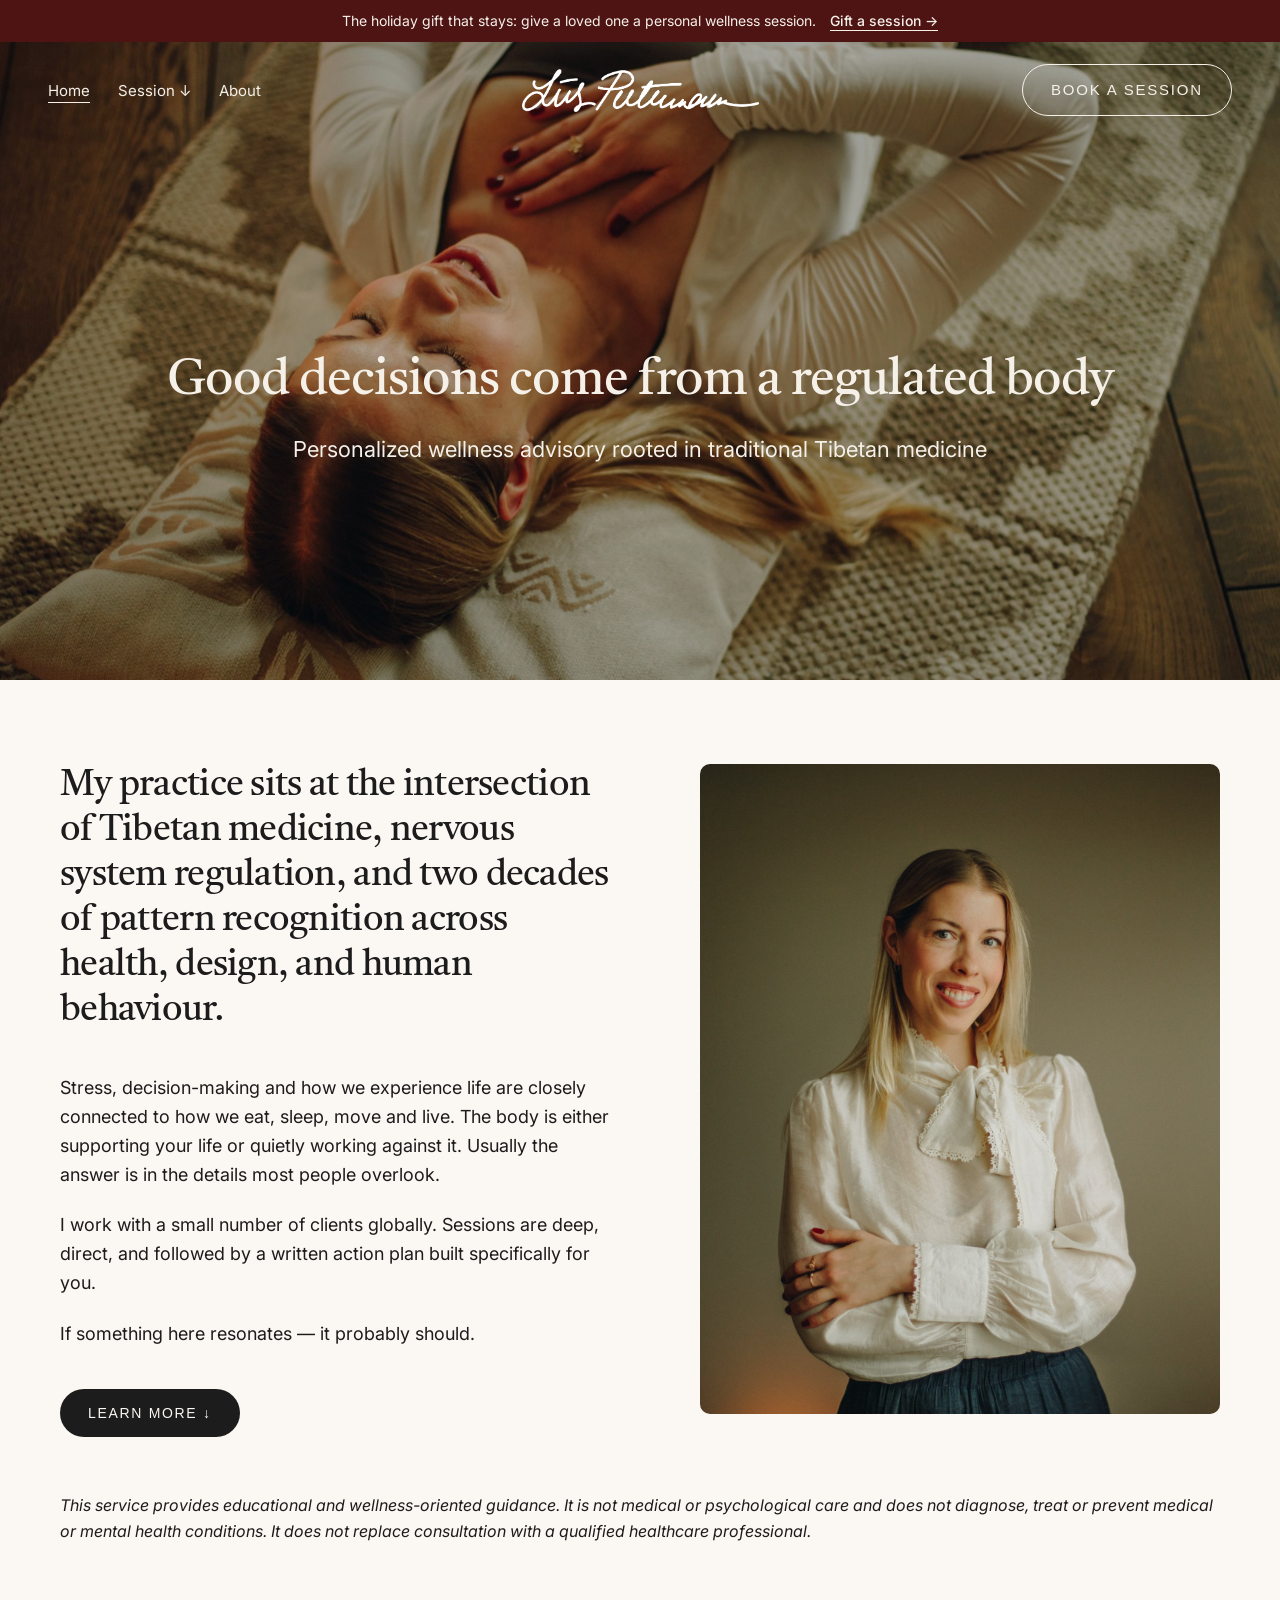
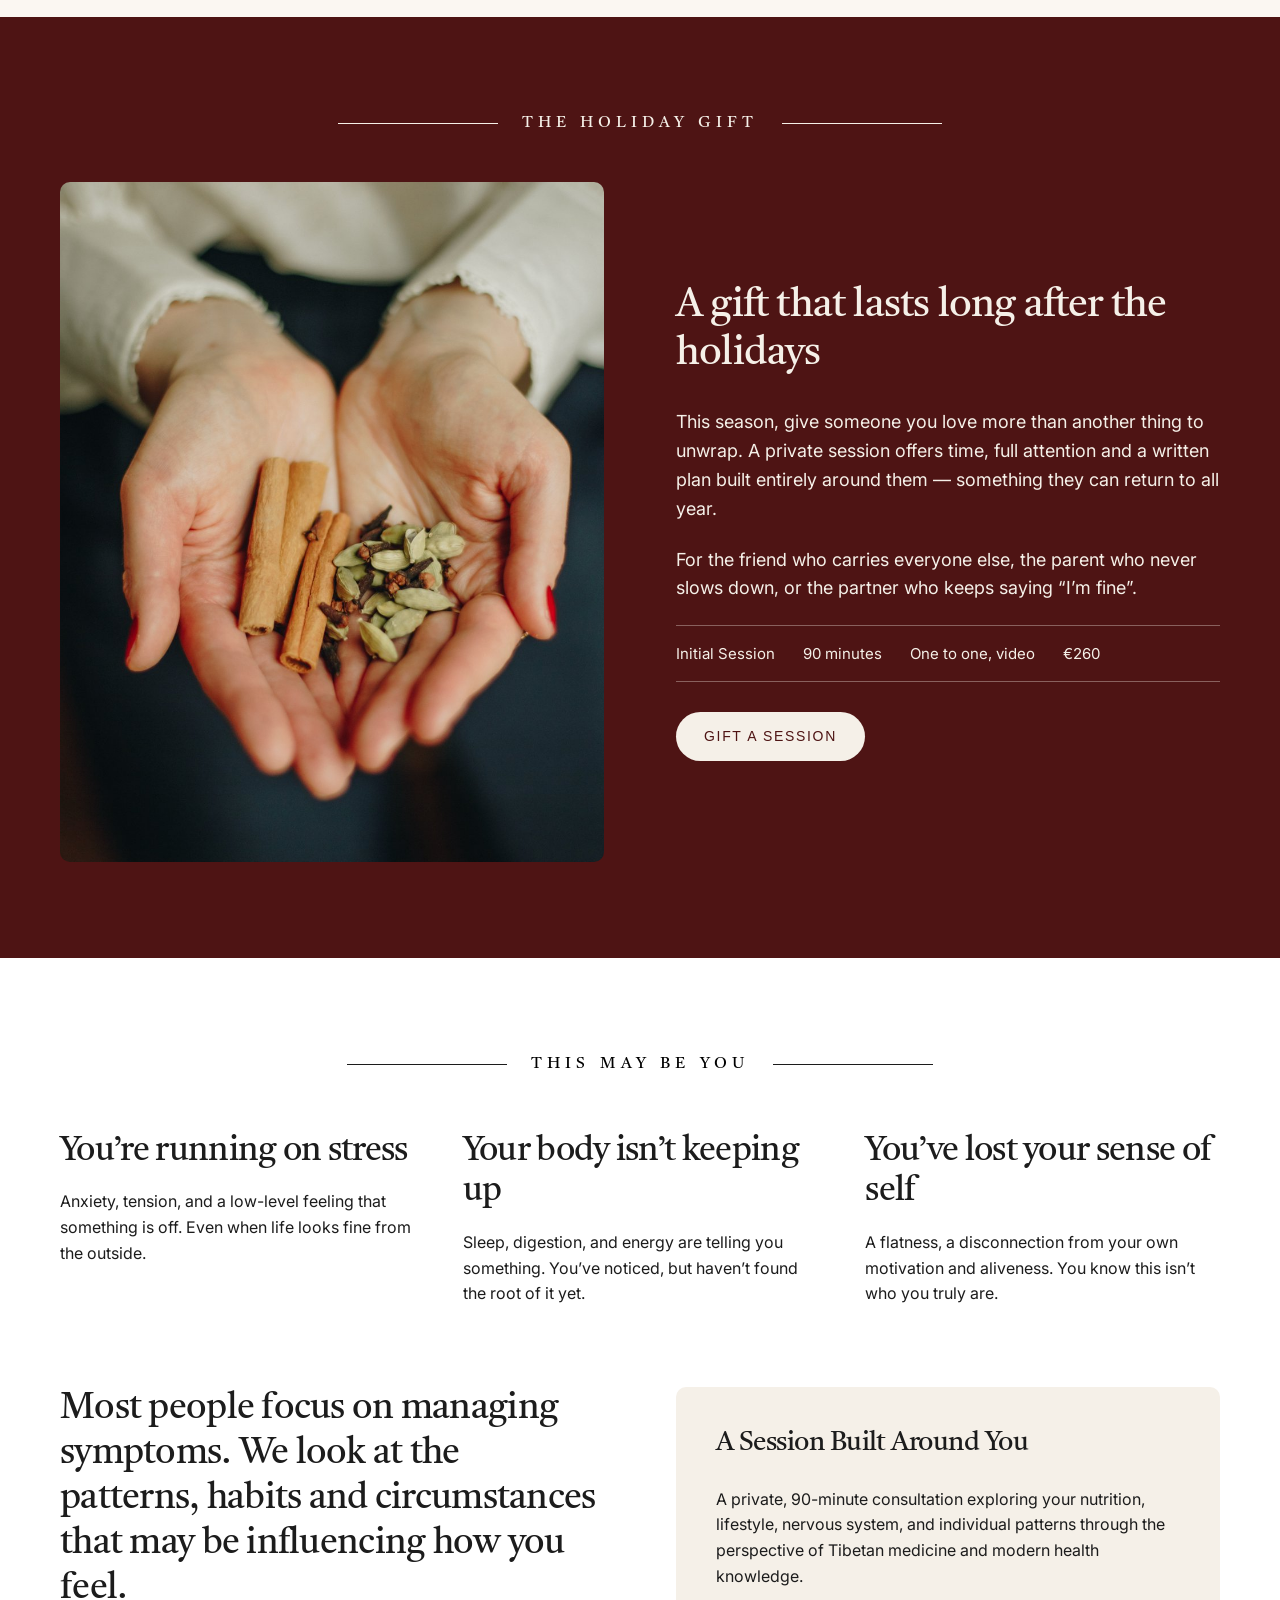
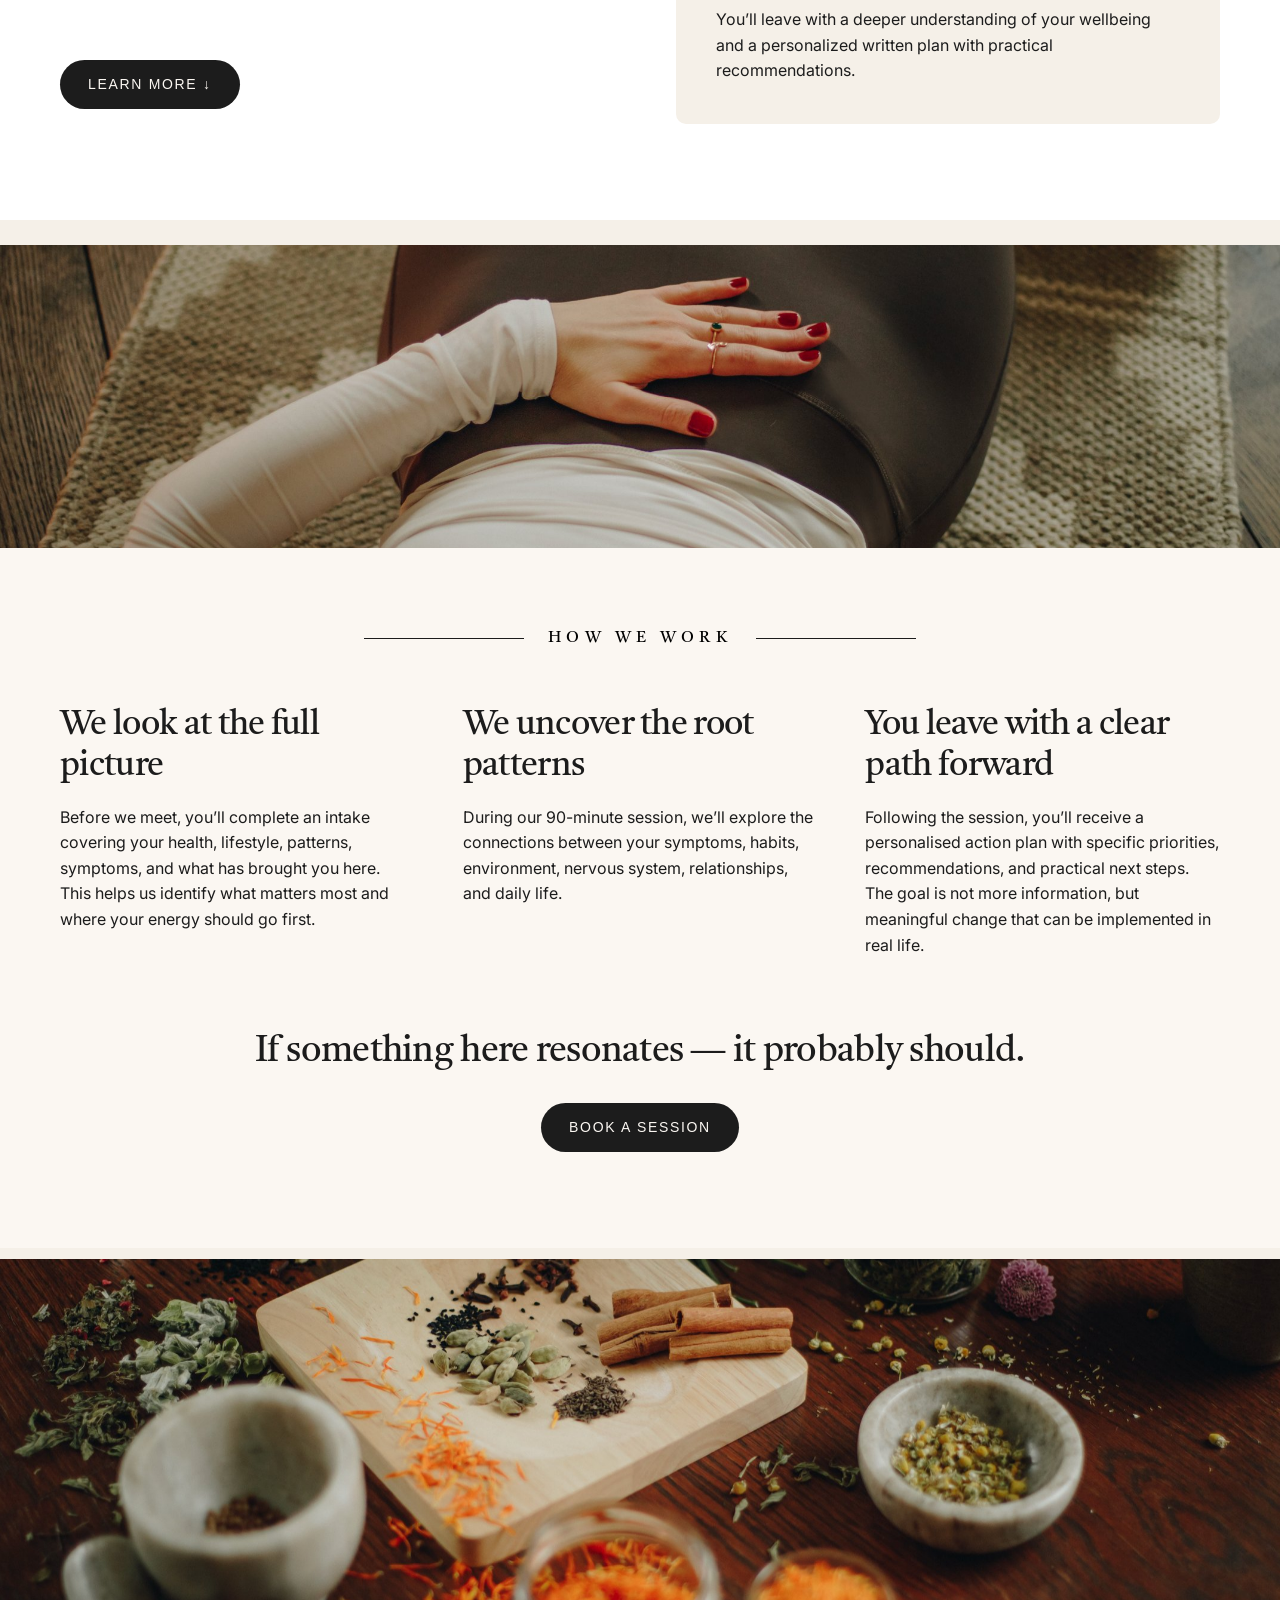
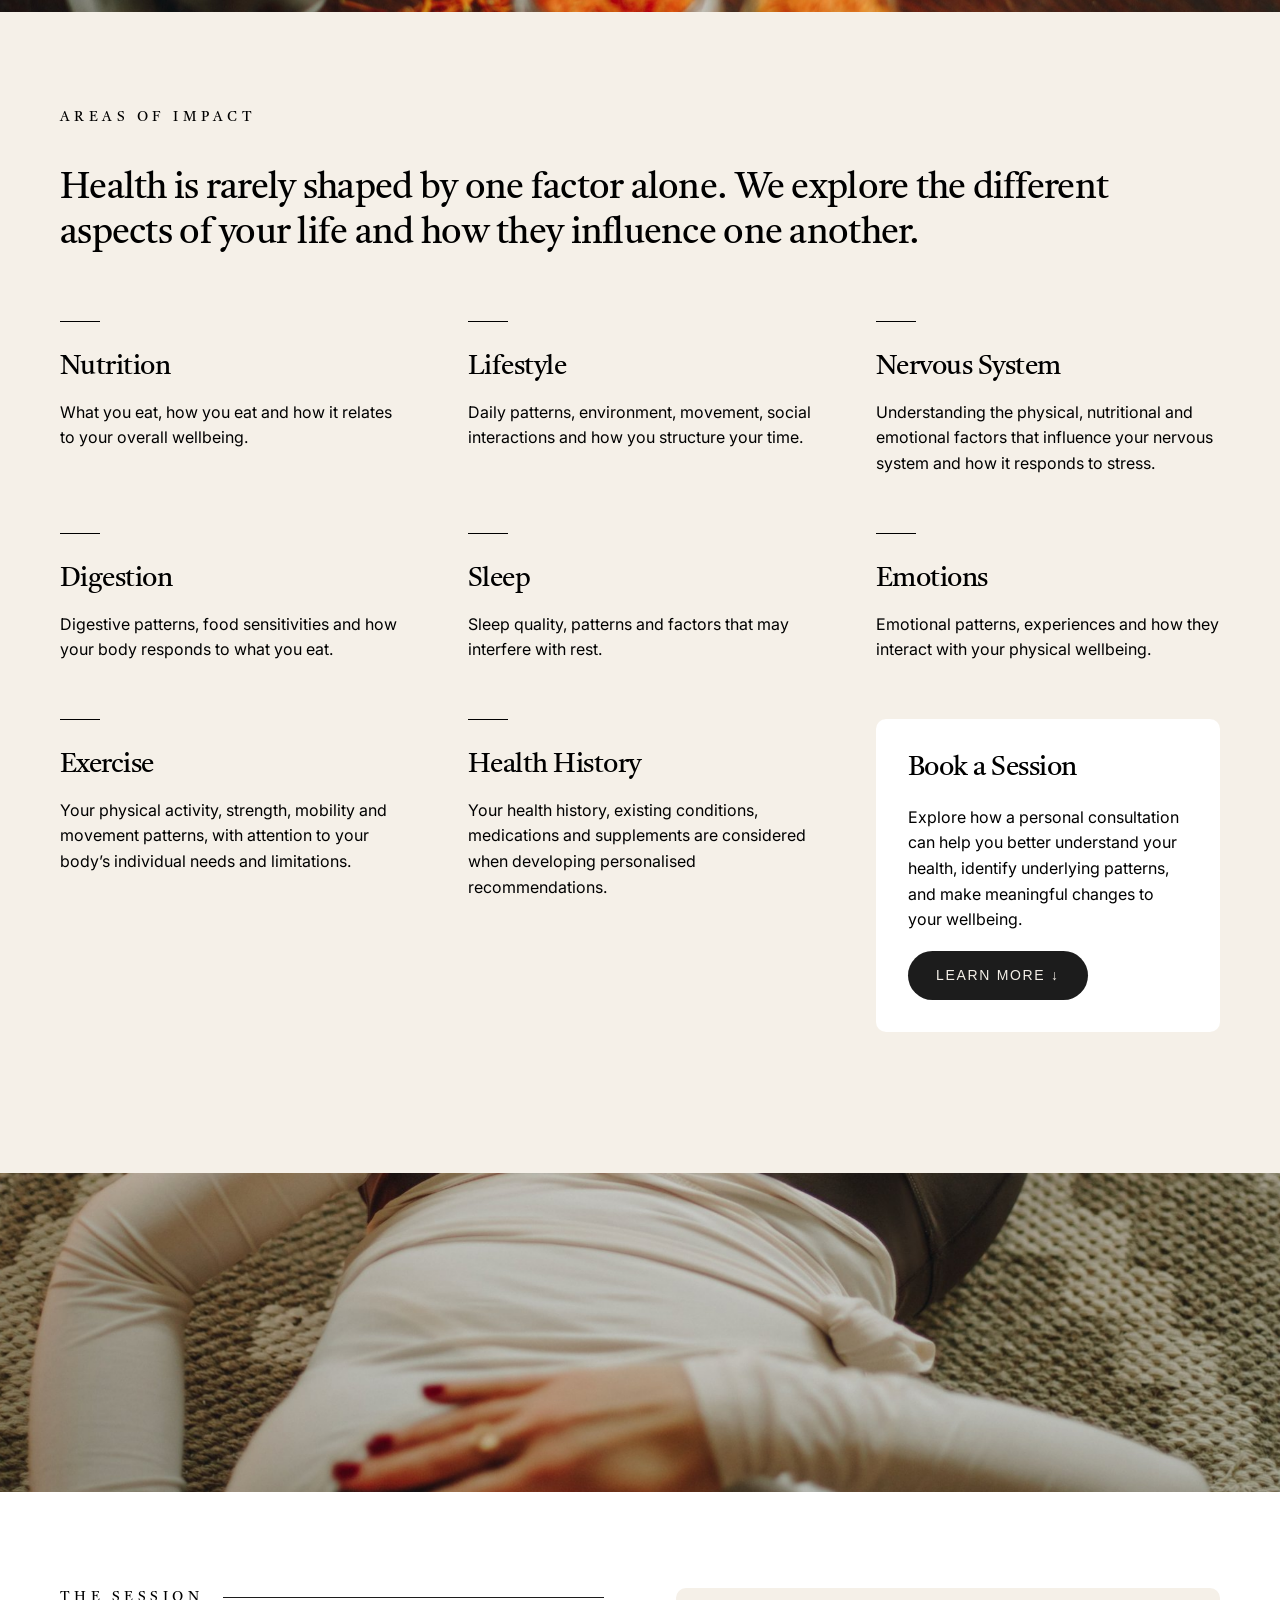
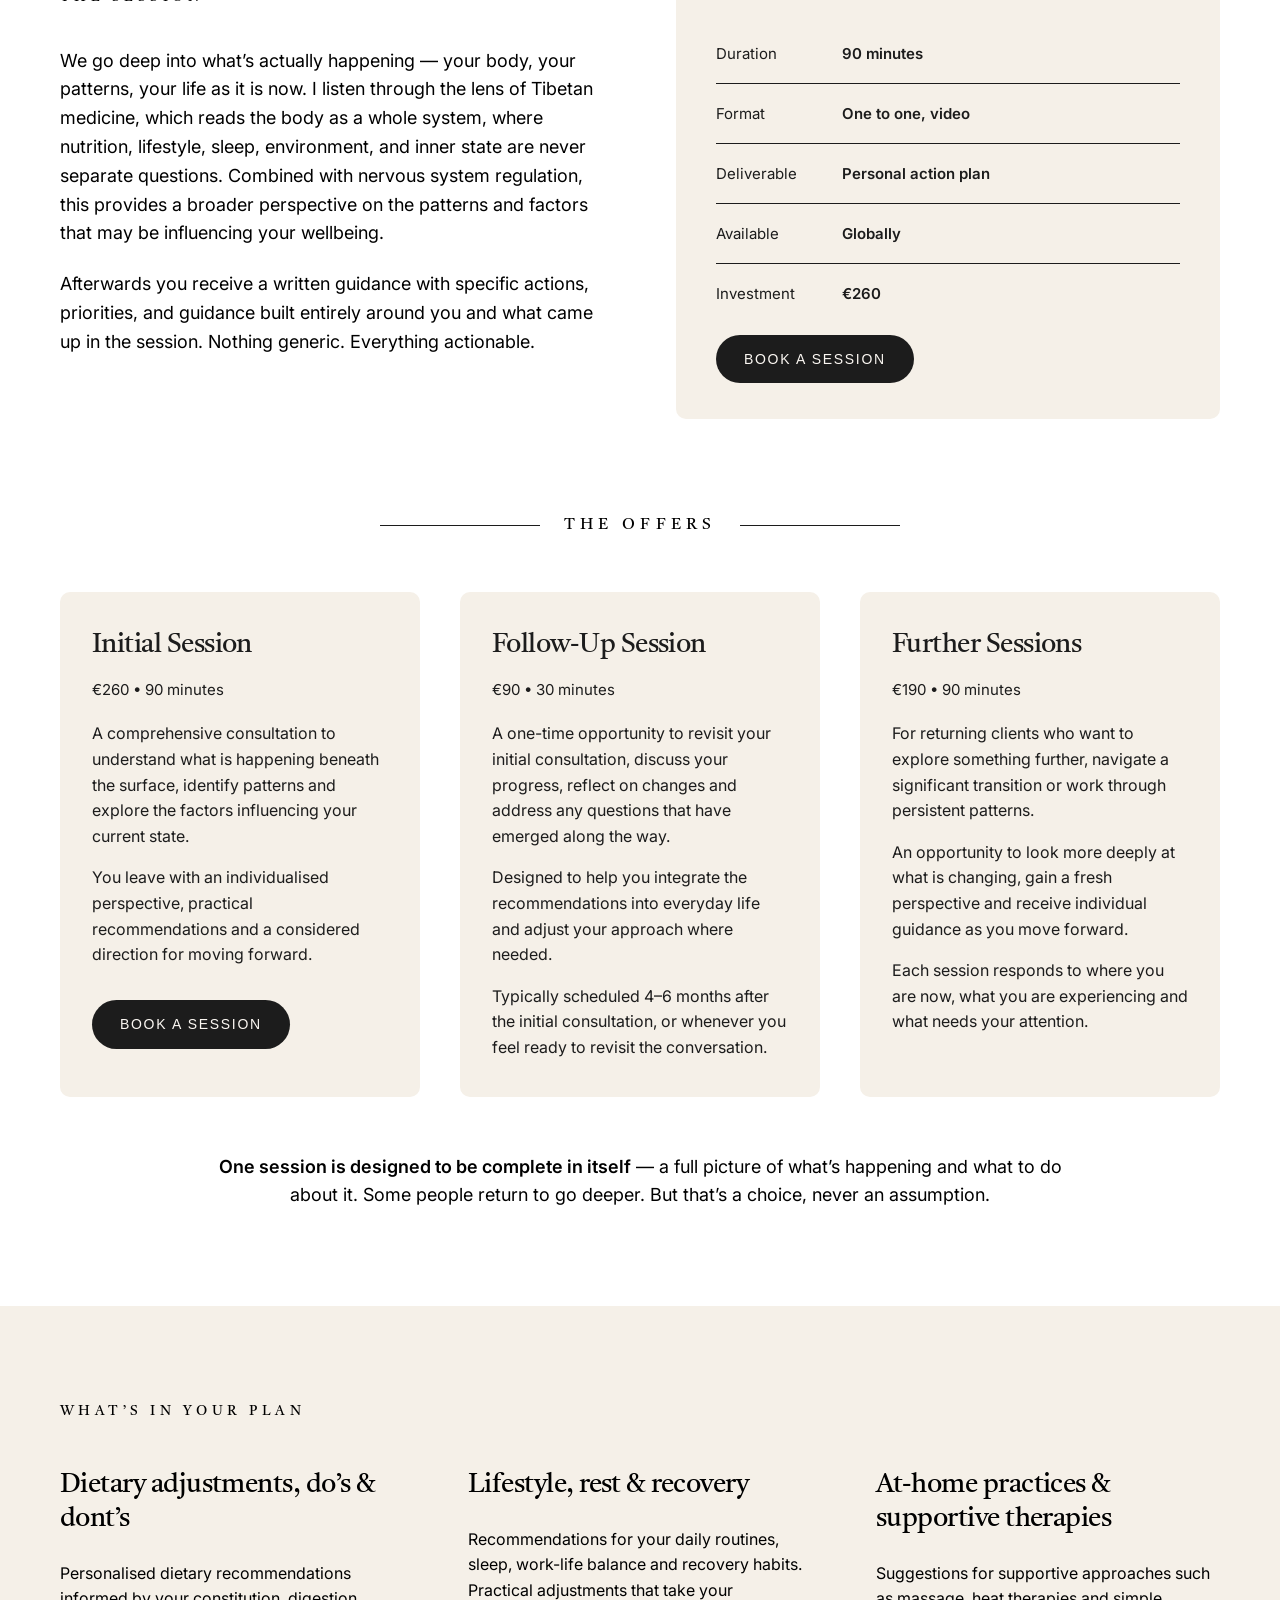
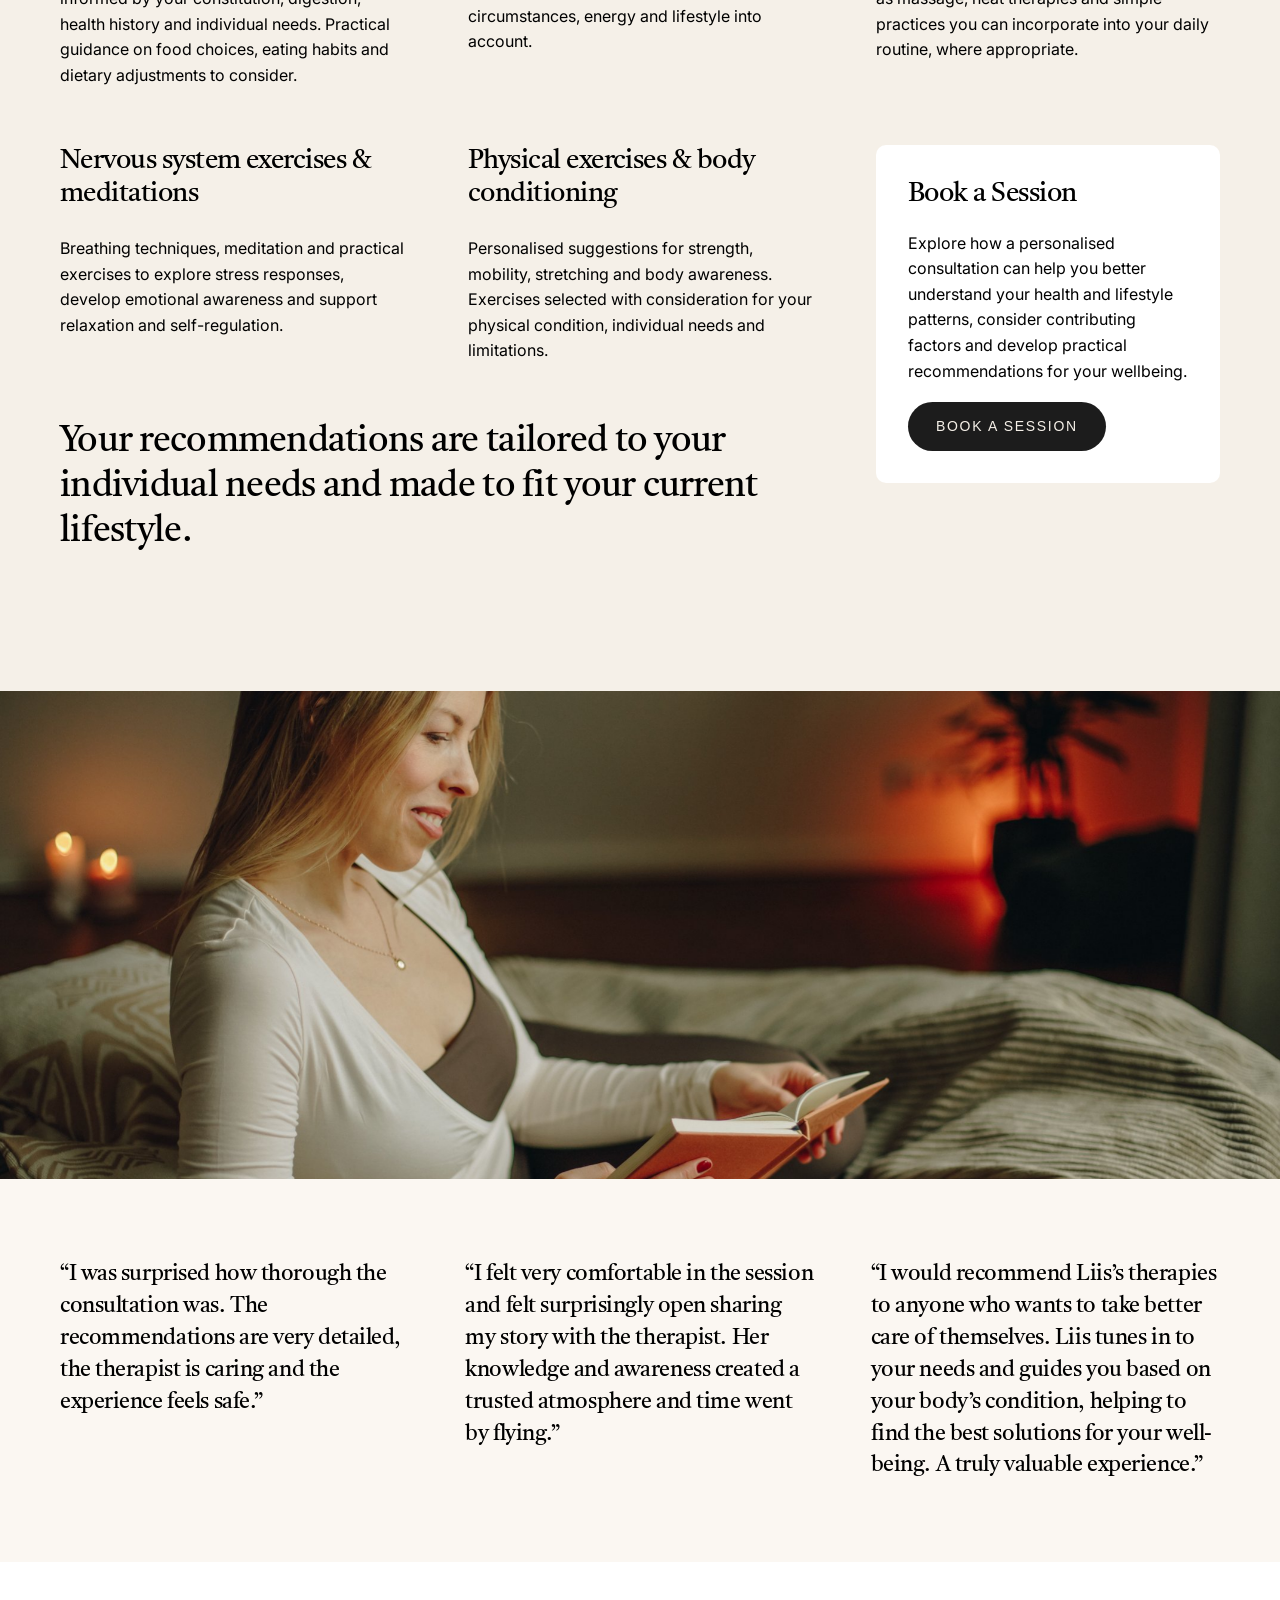
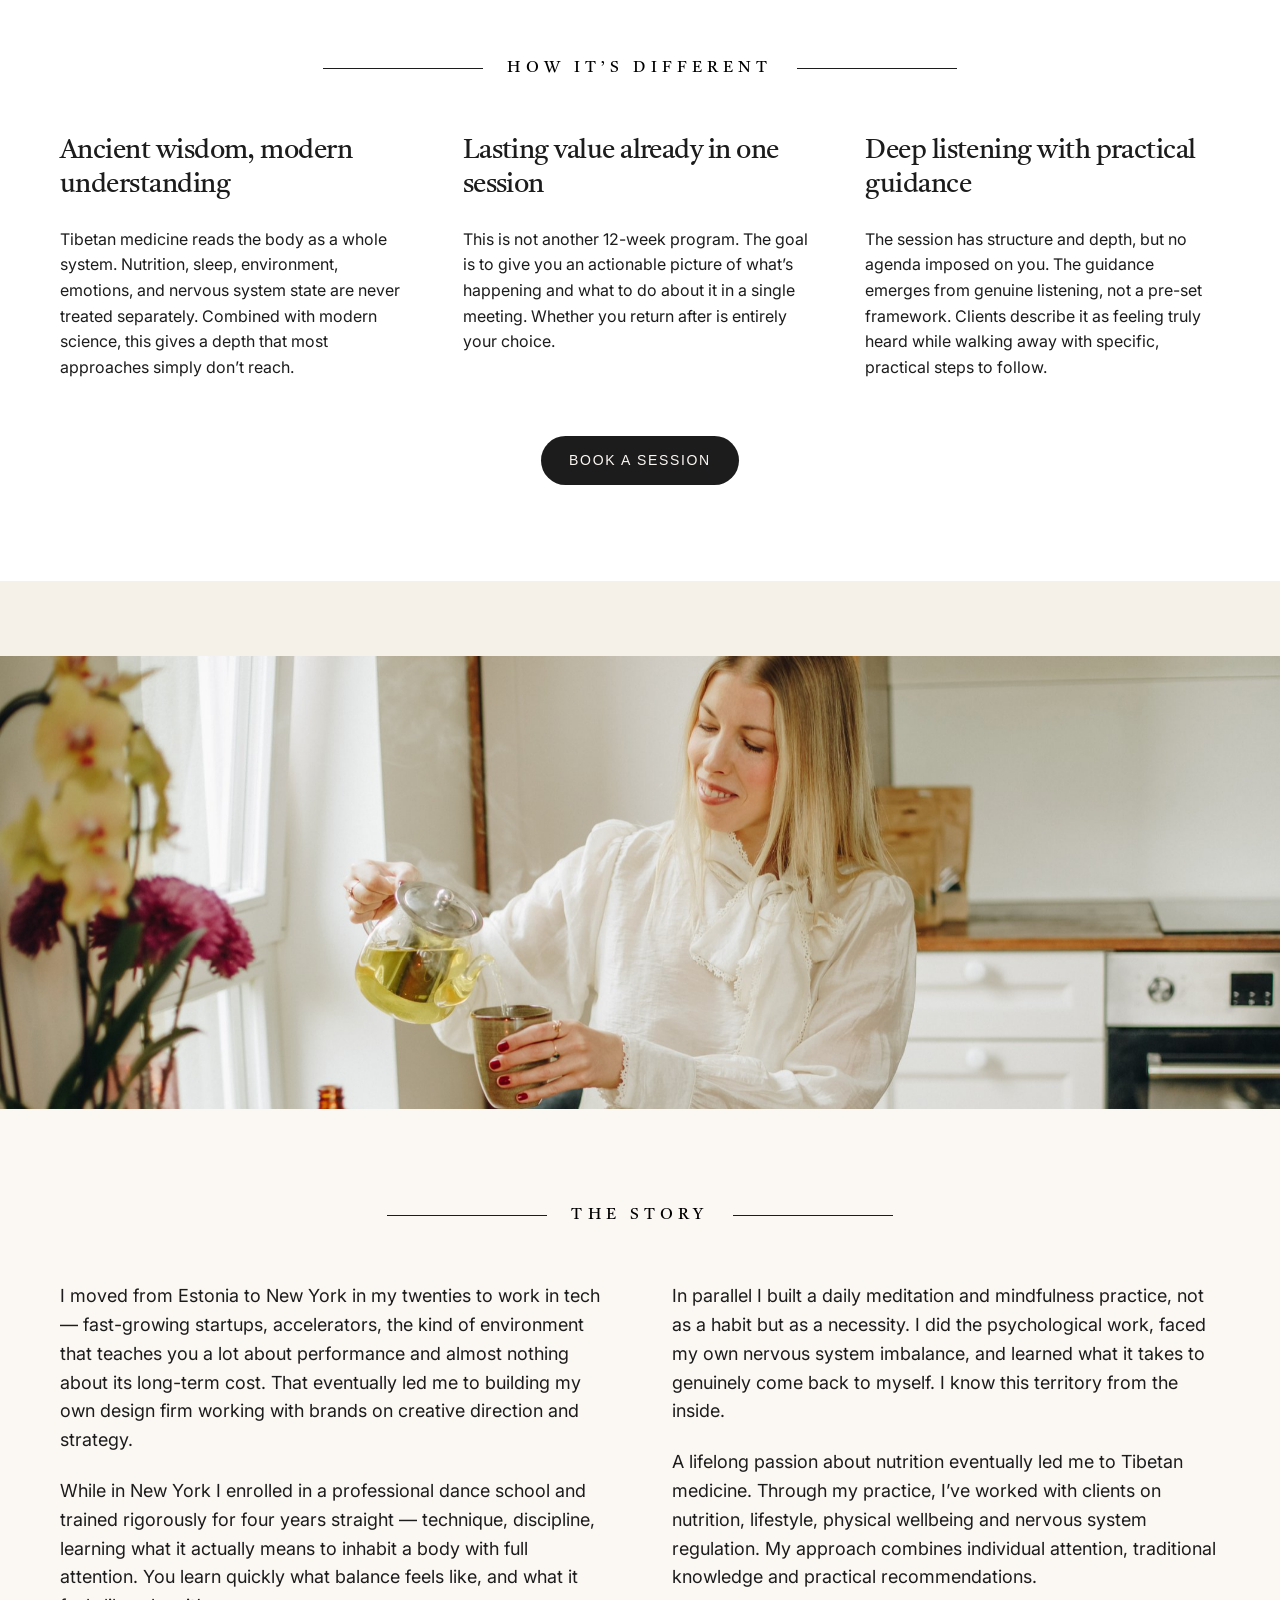
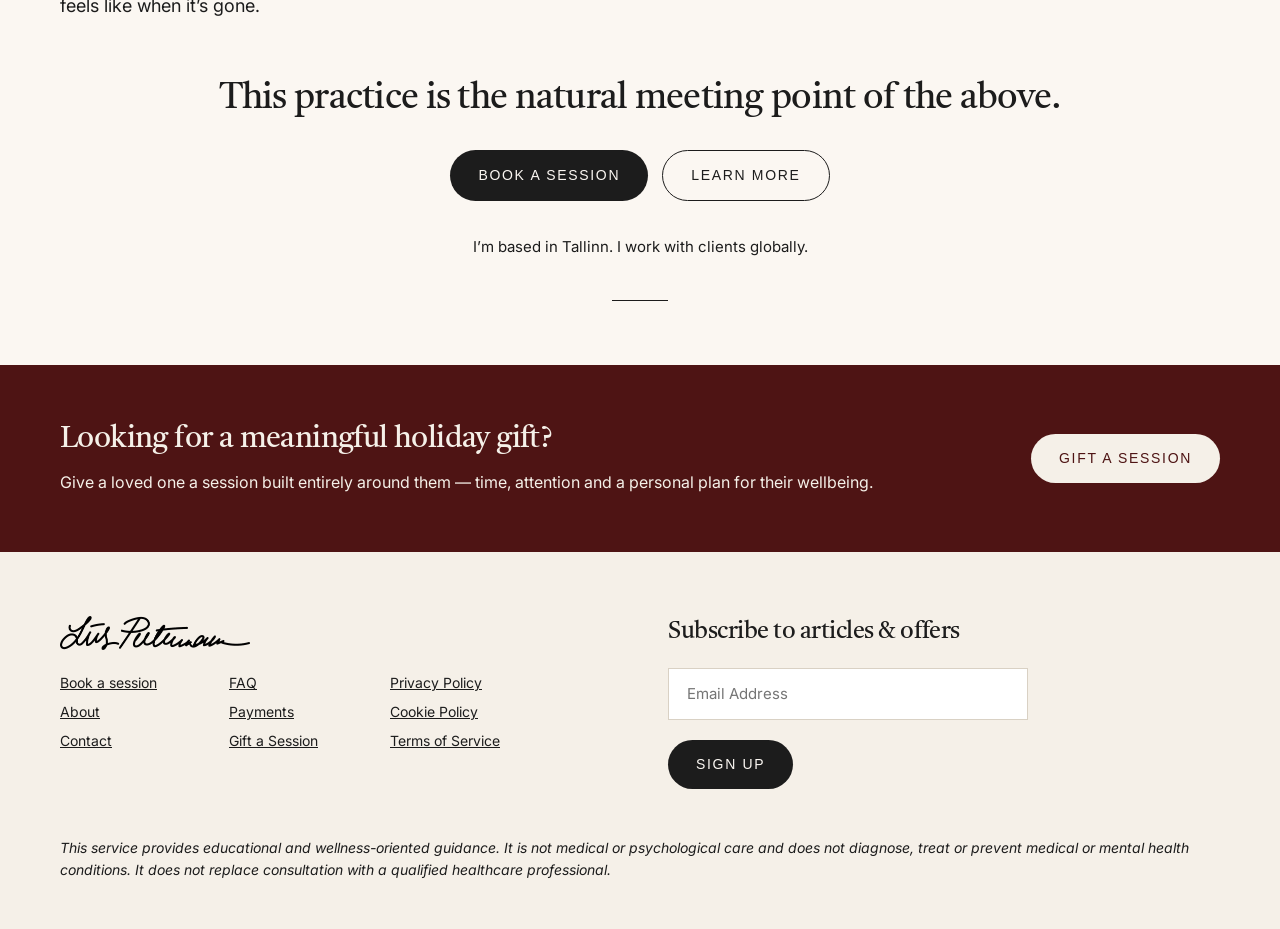
==== commit c1ad6943: "updated corner radius" ====
--- a/index.html
+++ b/index.html
@@ -26,7 +26,7 @@
 </div>
 
 <!-- HERO -->
-<header id="top" class="home-hero" style="position: relative; min-height: 638px; display: flex; flex-direction: column; background: #2a2018; border-radius: 10px; overflow: hidden">
+<header id="top" class="home-hero" style="position: relative; min-height: 638px; display: flex; flex-direction: column; background: #2a2018">
 <img src="assets/images/home-hero.jpg" alt="Liis lying on a patterned rug, eyes closed, hand on her chest" style="position: absolute; inset: 0; width: 100%; height: 100%; object-fit: cover; object-position: 50% 50%">
 <div aria-hidden="true" style="position: absolute; inset: 0; background: linear-gradient(180deg, rgba(0,0,0,0.12) 0%, rgba(0,0,0,0.06) 45%, rgba(0,0,0,0.12) 100%)"></div>
 <nav class="nav" style="position: relative; display: flex; flex-wrap: wrap; align-items: center; justify-content: space-between; gap: 16px; padding: 22px 48px">
@@ -67,7 +67,7 @@
 <p style="margin: 0; font-size: 18px; line-height: 1.6">If something here resonates — it probably should.</p>
 <div style="padding-top: 18px"><a class="btn" href="#session">Learn more ↓</a></div>
 </div>
-<img class="portrait" src="assets/images/portrait-liis.jpg" alt="Liis Peetermann wearing a white blouse with a lace-trimmed bow, standing with folded arms against a neutral background" style="display: block; width: 100%; aspect-ratio: 4 / 5; object-fit: cover; object-position: 50% 0%">
+<img class="portrait" src="assets/images/portrait-liis.jpg" alt="Liis Peetermann wearing a white blouse with a lace-trimmed bow, standing with folded arms against a neutral background" style="display: block; width: 100%; aspect-ratio: 4 / 5; object-fit: cover; object-position: 50% 0%; border-radius: 10px">
 </div>
 <p style="margin: 0; font-size: 16px; line-height: 1.6; font-style: italic">This service provides educational and wellness-oriented guidance. It is not medical or psychological care and does not diagnose, treat or prevent medical or mental health conditions. It does not replace consultation with a qualified healthcare professional.</p>
 </div>
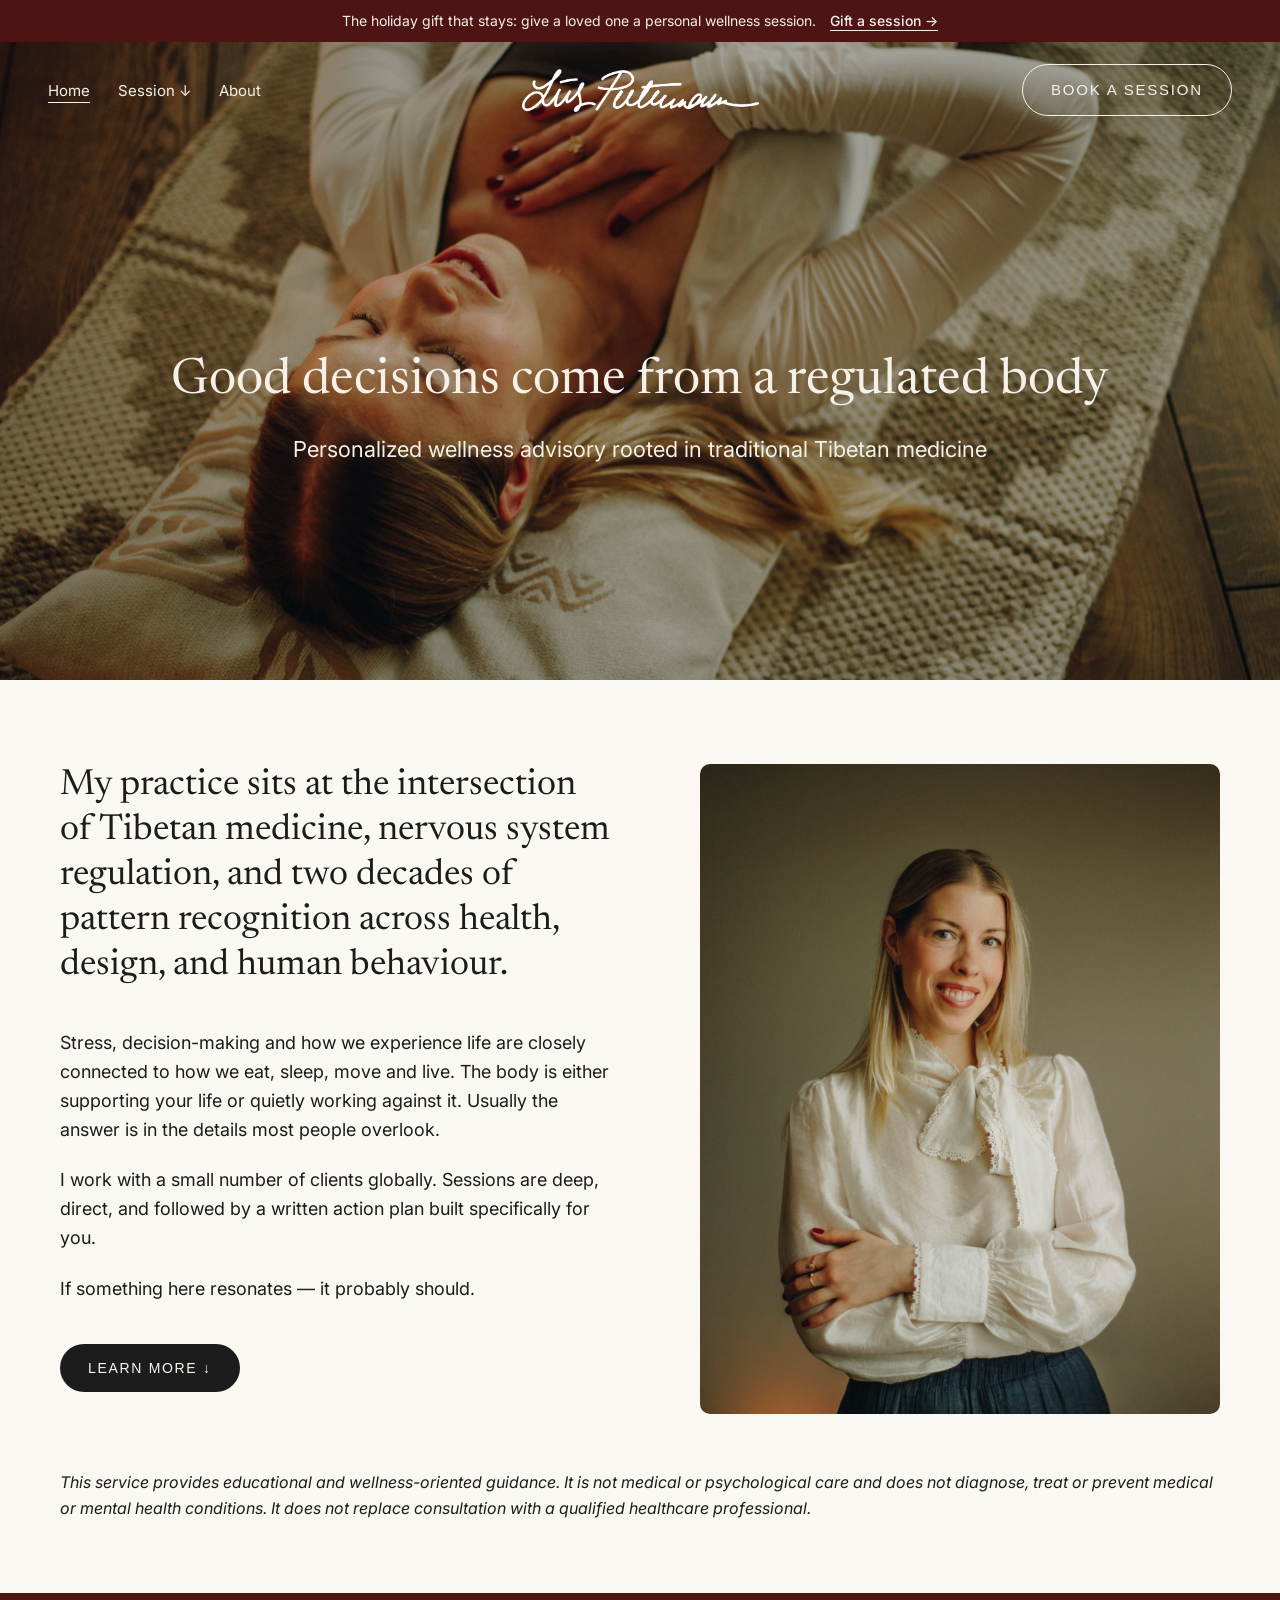
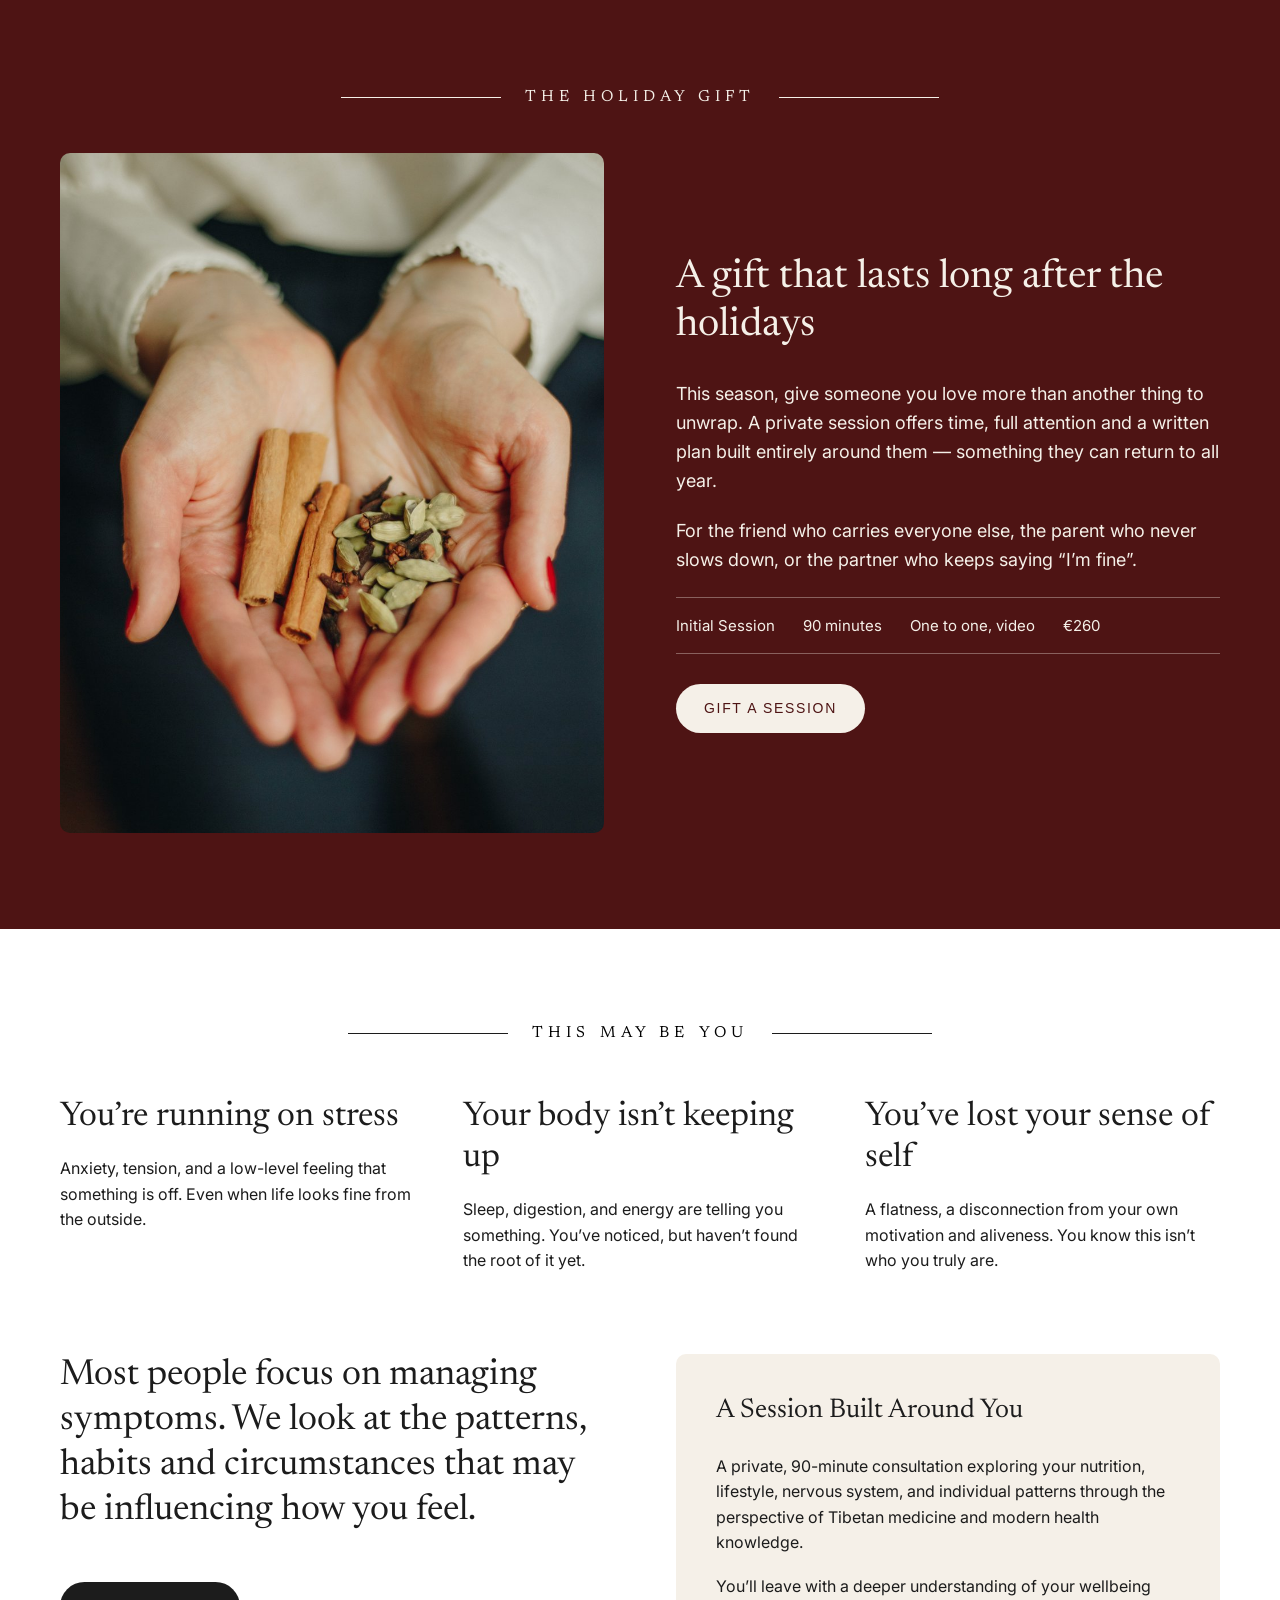
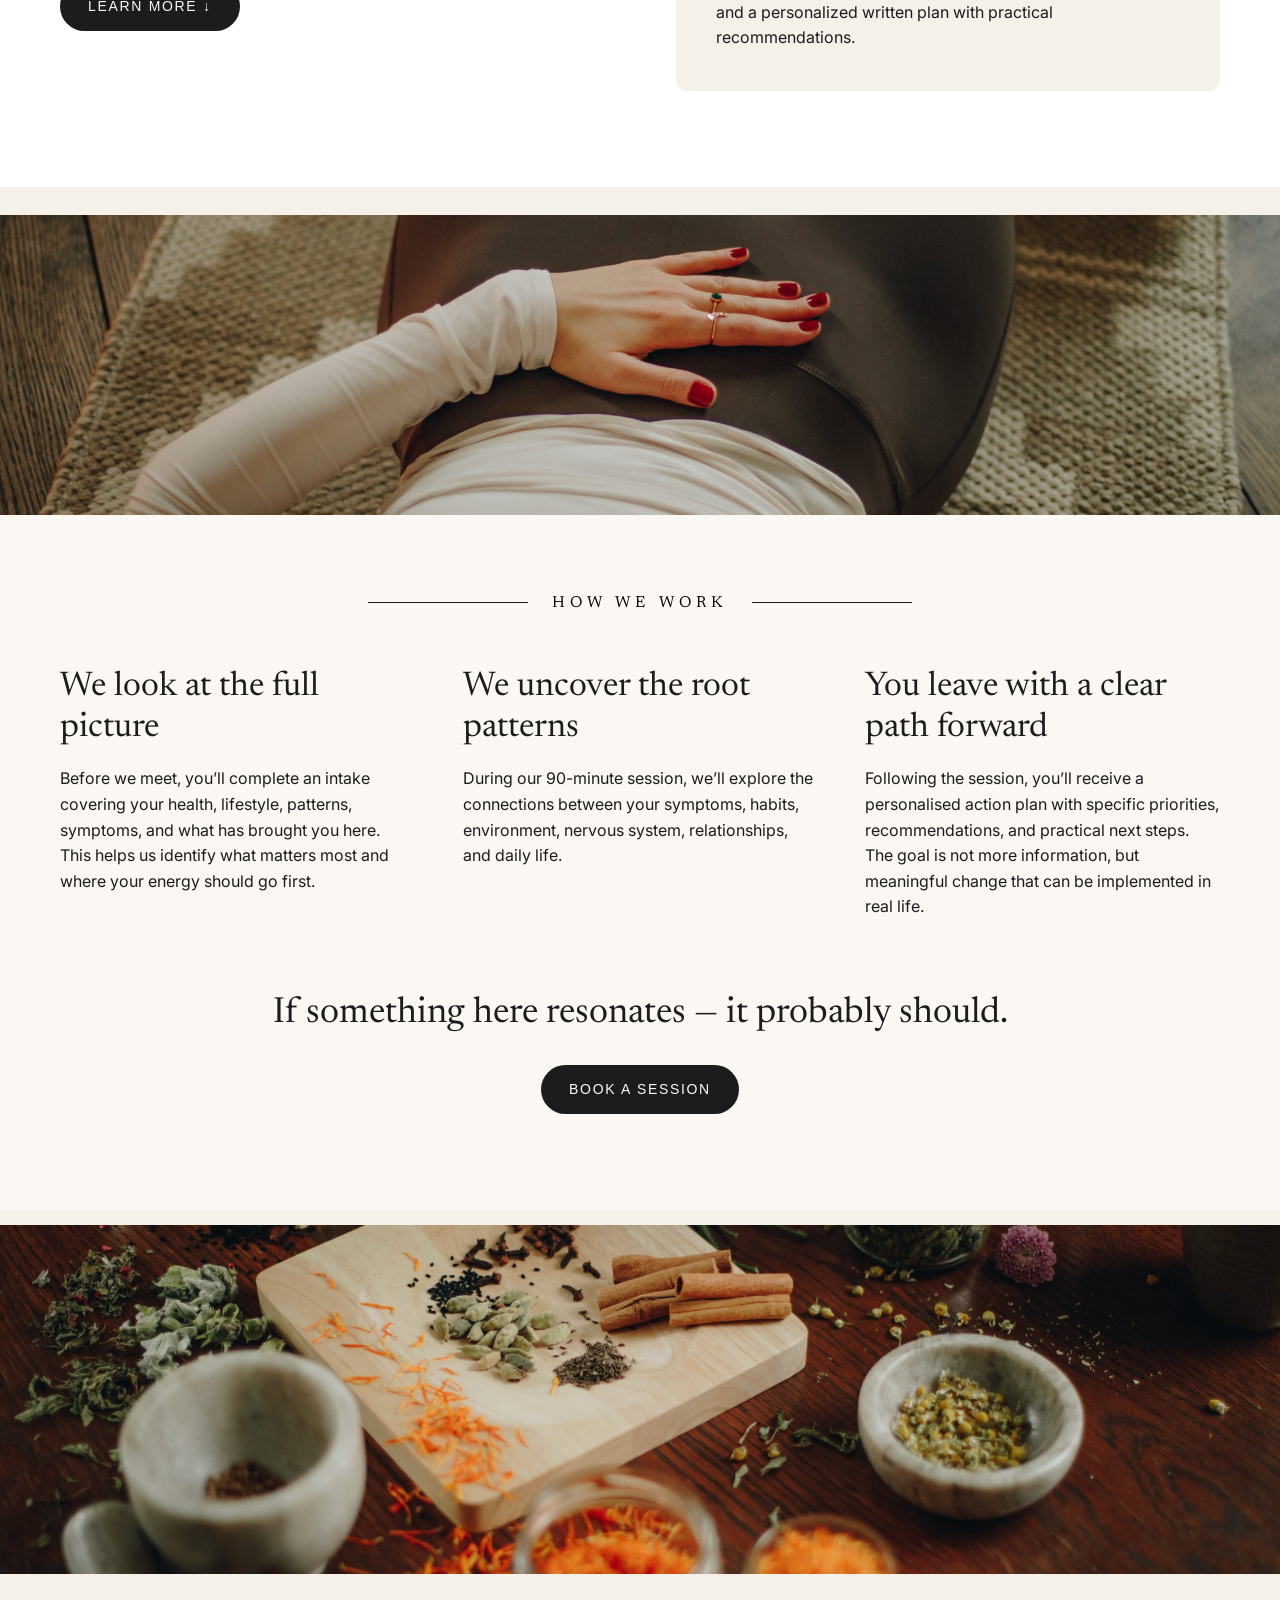
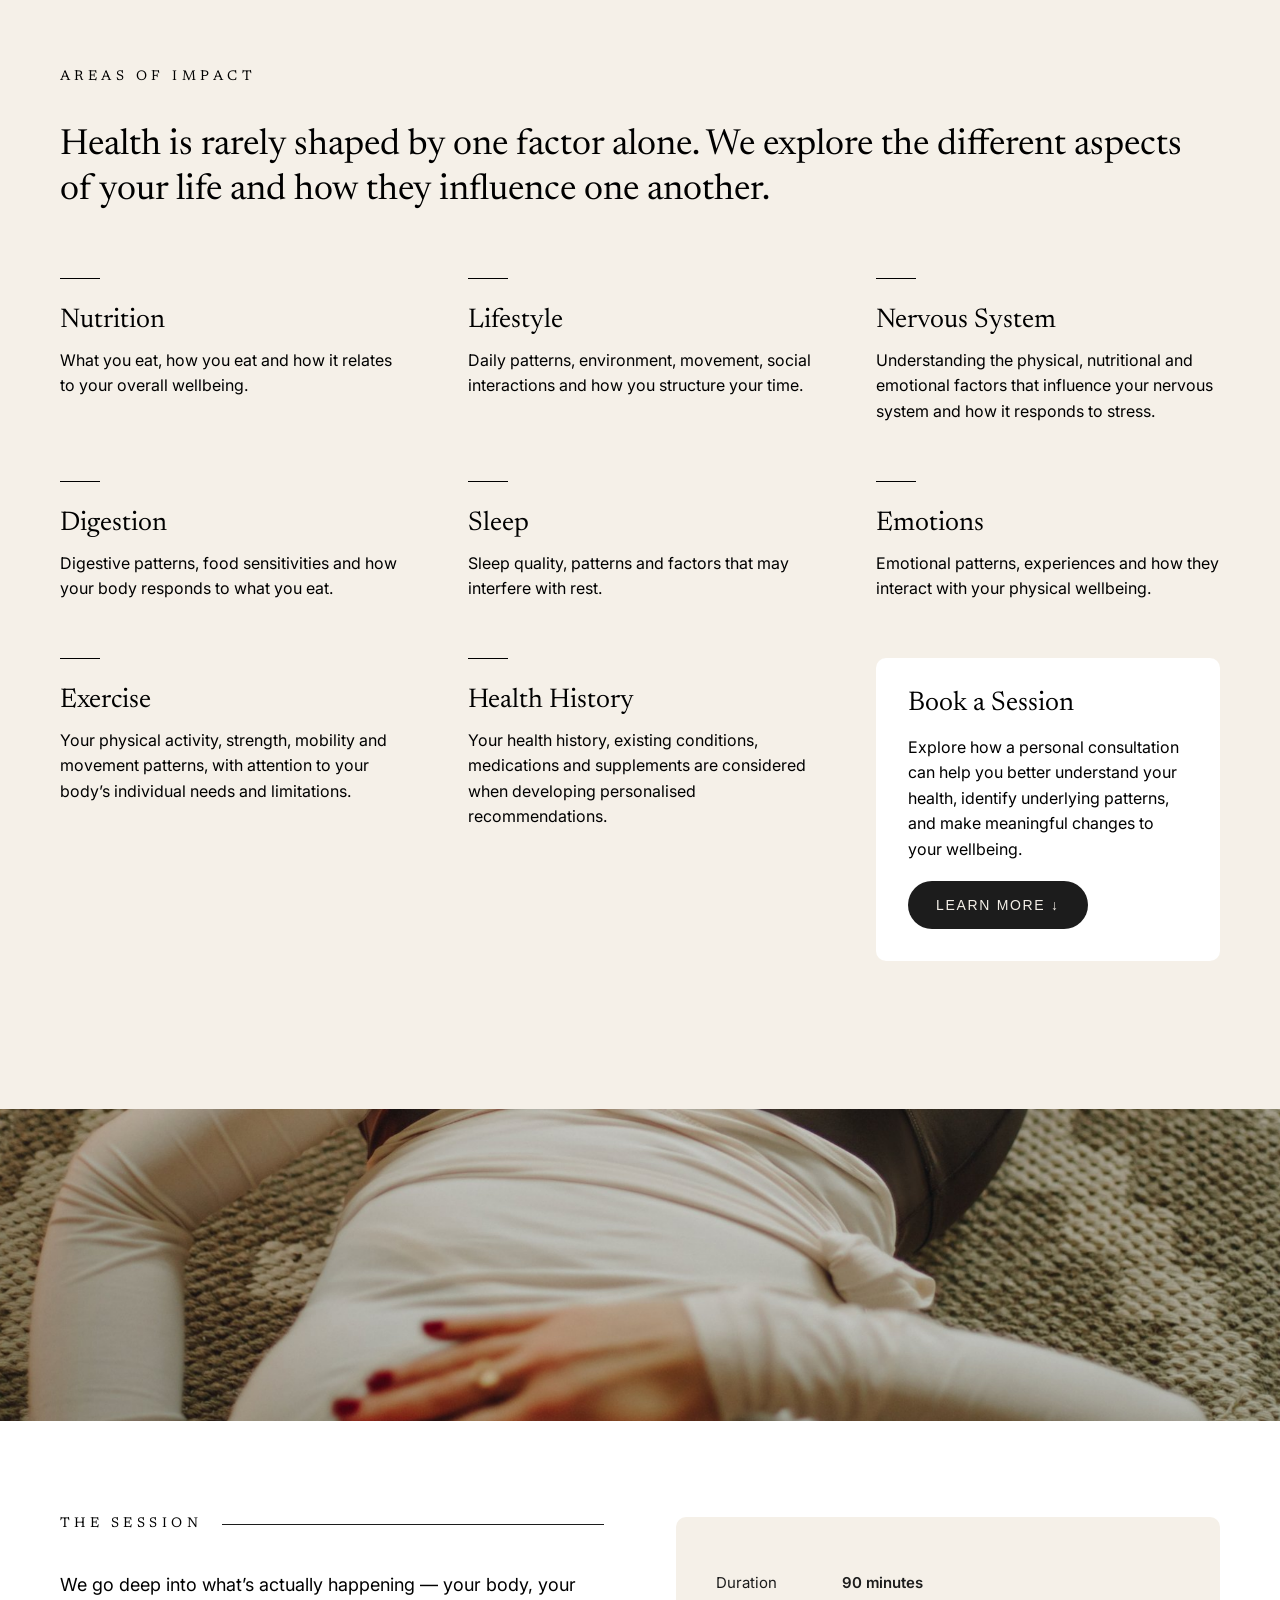
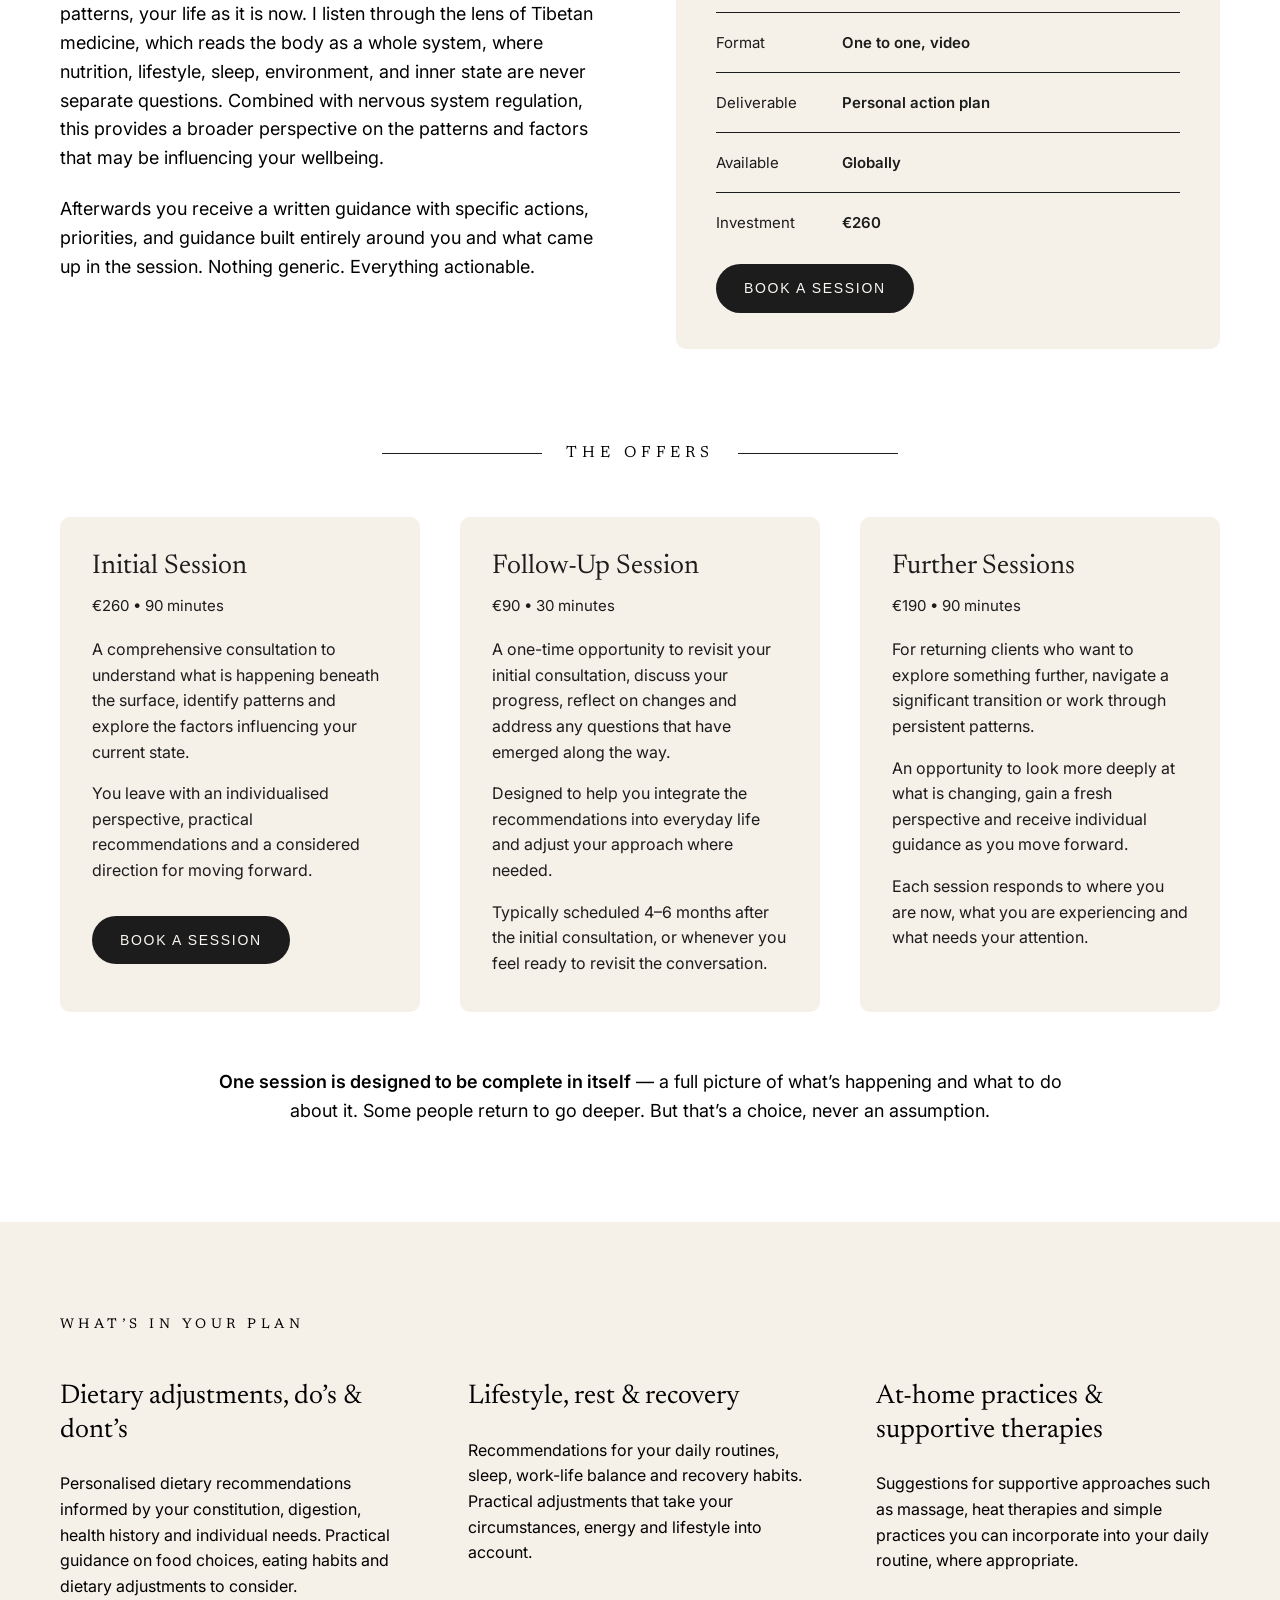
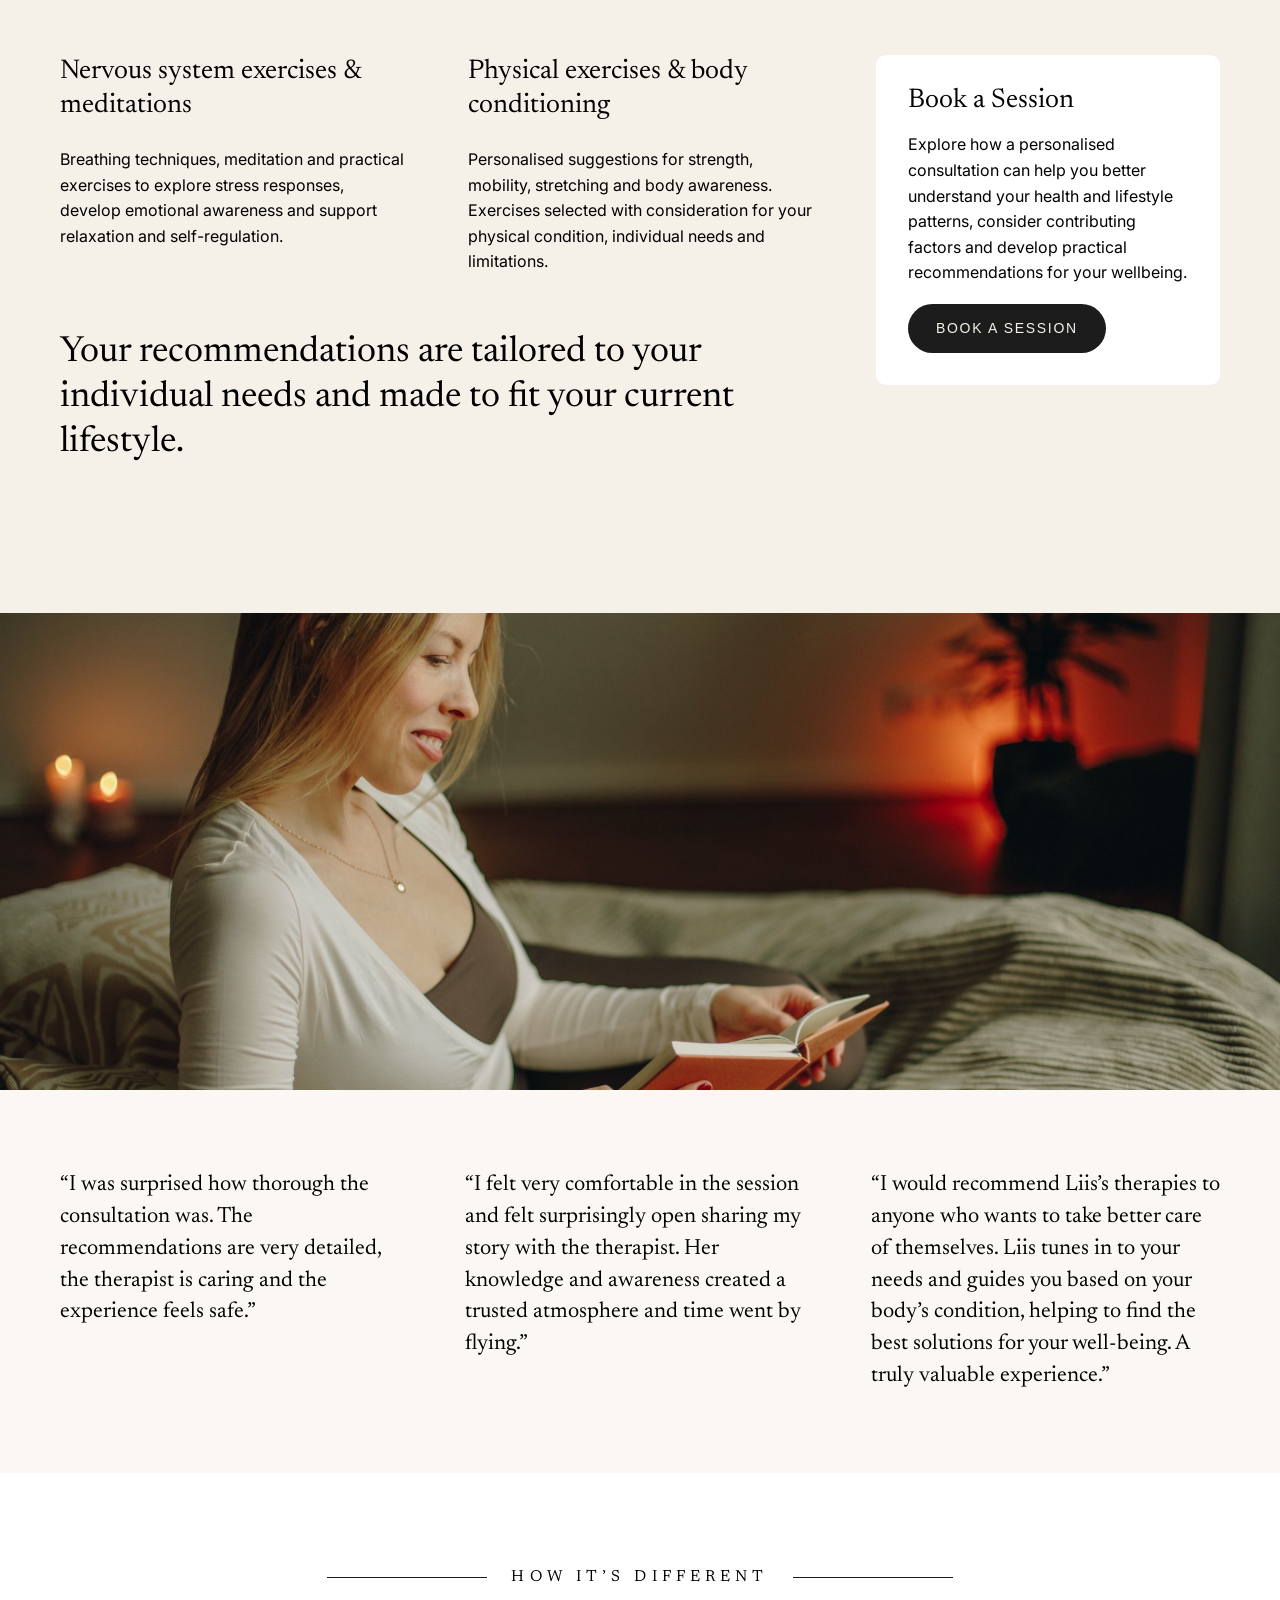
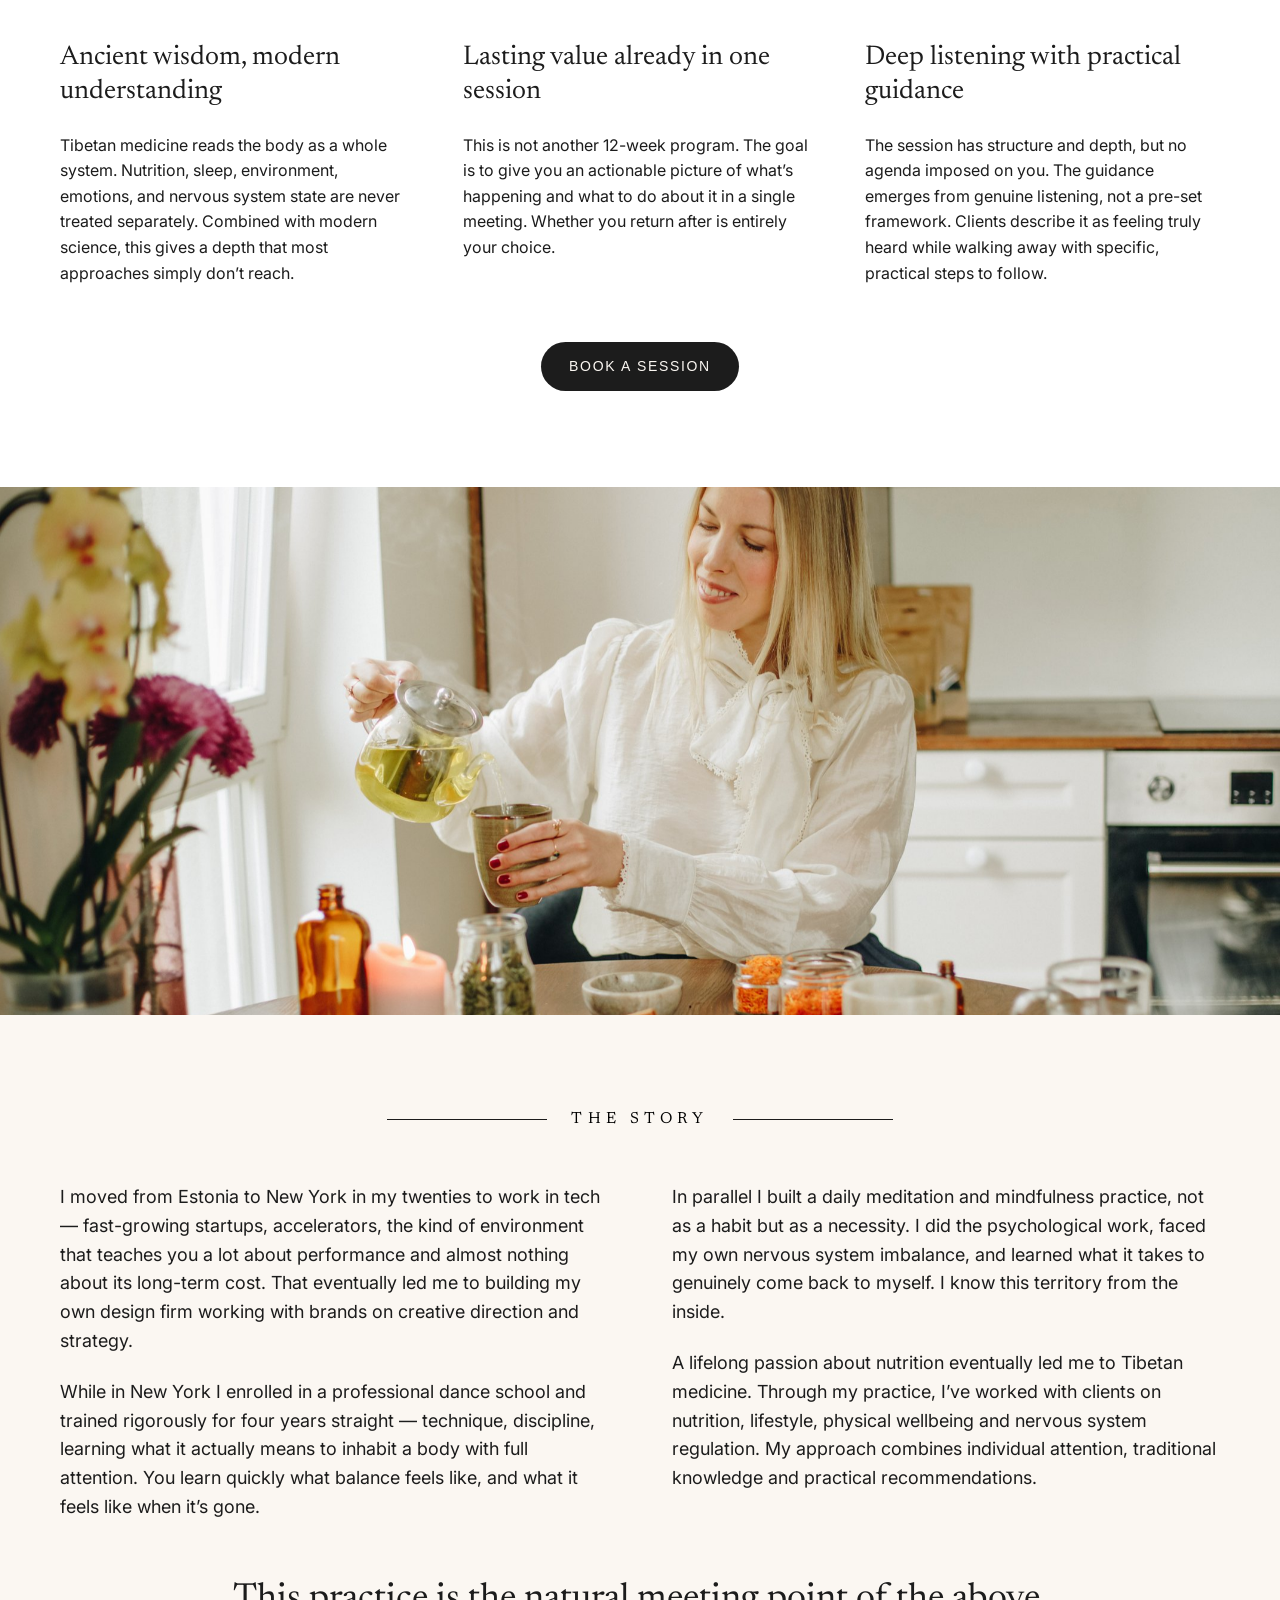
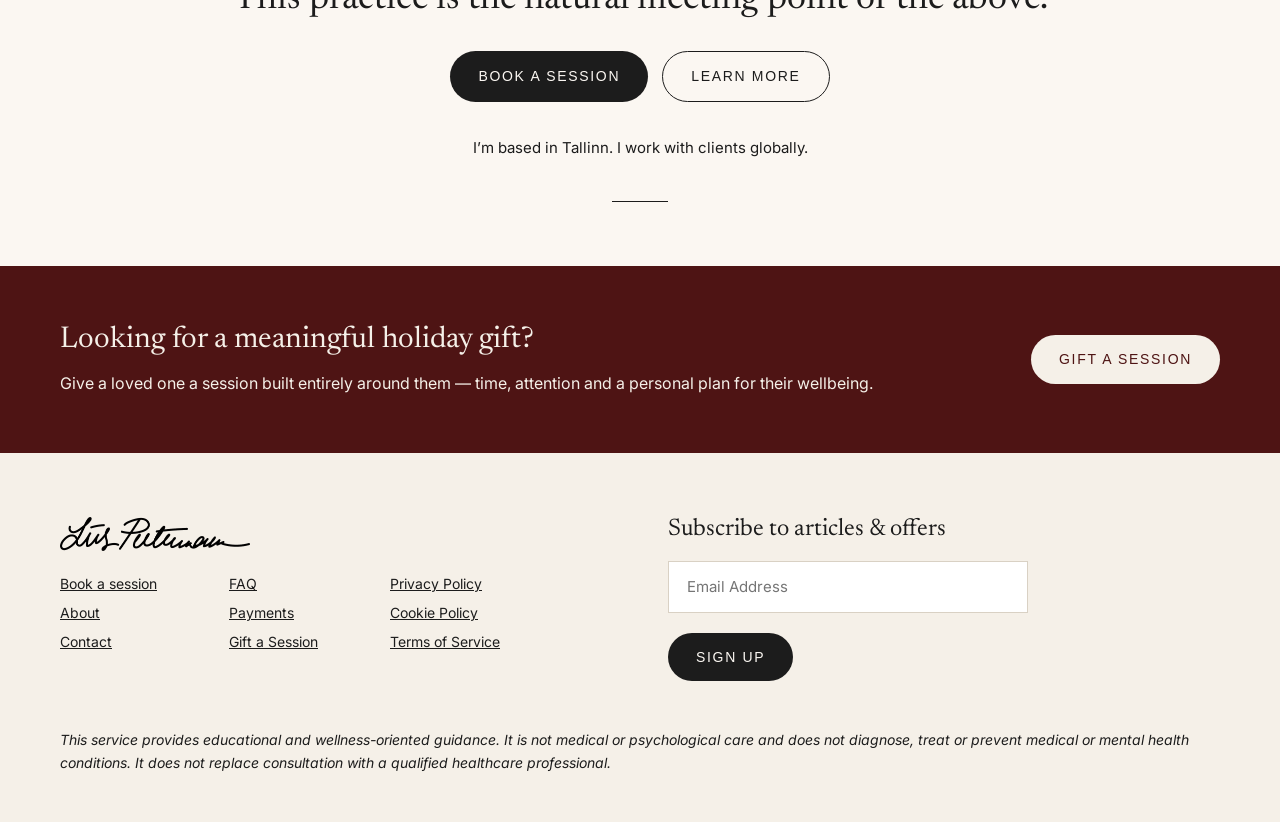
==== commit fe35e48f: "updated font" ====
--- a/index.html
+++ b/index.html
@@ -12,7 +12,7 @@
 <link rel="icon" href="assets/images/favicon.png">
 <link rel="preconnect" href="https://fonts.googleapis.com">
 <link rel="preconnect" href="https://fonts.gstatic.com" crossorigin>
-<link href="https://fonts.googleapis.com/css2?family=Inter:wght@400;500;600&family=Castoro:ital@0;1&display=swap" rel="stylesheet">
+<link href="https://fonts.googleapis.com/css2?family=Inter:wght@400;500;600&family=Castoro:ital@0;1&family=Newsreader:ital,opsz,wght@0,6..72,400;1,6..72,400&display=swap" rel="stylesheet">
 <link rel="stylesheet" href="assets/css/style.css">
 <script src="assets/js/main.js" defer></script>
 <script src="assets/js/animations.js" defer></script>
--- a/assets/css/style.css
+++ b/assets/css/style.css
@@ -1,3 +1,5 @@
+/* Heading font. To go back to Castoro, change Newsreader to Castoro on the next line. */
+:root{--serif:'Newsreader',Georgia,serif}
 /* Liis Peetermann — site styles */
 html{scroll-behavior:smooth}
 body{margin:0;background:#f5f0e8}
@@ -18,14 +20,14 @@
 .lp .faq details[open] summary::after{content:"\2212"}
 a{color:#1c1c1c}a:hover{color:#555}
 .lp *{box-sizing:border-box}
-.lp .serif{font-family:'Castoro',Georgia,serif;font-weight:400;letter-spacing:-0.02em}
+.lp .serif{font-family:var(--serif);font-weight:400;letter-spacing:0}
 .lp .btn{font-weight:400;-webkit-font-smoothing:antialiased;-moz-osx-font-smoothing:grayscale;display:inline-flex;align-items:center;justify-content:center;min-height:48px;padding:16px 28px;border-radius:999px;background:#1c1c1c;color:#fbf7f2;font-family:'Helvetica Neue',Arial,sans-serif;font-size:14px;letter-spacing:0.12em;text-transform:uppercase;text-decoration:none;line-height:1.2}
 .lp .btn:hover{background:#3a3a3a;color:#fbf7f2}
 .lp .btn-outline{background:transparent;color:#1c1c1c;border:1.5px solid #1c1c1c}
 .lp .btn-outline:hover{background:#1c1c1c;color:#fbf7f2}
 .lp .btn-light{background:transparent;color:#f5f0e8;border:1.5px solid #f5f0e8}
 .lp .nav .btn-light:hover{background:#f5f0e8;color:#1c1c1c}
-.lp .label{font-family:'Castoro',Georgia,serif;font-weight:400;font-size:16px;letter-spacing:0.32em;text-transform:uppercase;color:#000;margin:0;white-space:nowrap}
+.lp .label{font-family:var(--serif);font-weight:400;font-size:16px;letter-spacing:0.32em;text-transform:uppercase;color:#000;margin:0;white-space:nowrap}
 .lp .nav a{color:#f5f0e8;text-decoration:none;font-size:15px}
 .lp .nav a:hover{color:#fff}
 .lp .foot a{color:#1c1c1c;font-size:14px}
@@ -54,7 +56,7 @@
 .lp .faq .q{all:unset;box-sizing:border-box;width:100%;cursor:pointer;display:flex;justify-content:space-between;align-items:center;gap:24px;padding:26px 0;font-family:'Inter',Helvetica,Arial,sans-serif;font-size:19px;line-height:1.4;color:#1c1c1c}
 .lp .faq .q:focus-visible{outline:2px solid #4e1414;outline-offset:4px}
 .lp .faq .ic{font-size:26px;font-weight:300;line-height:1;flex:0 0 auto}
-.lp .legal h3{font-family:'Castoro',Georgia,serif;font-weight:400;letter-spacing:-0.02em;font-size:30px;line-height:1.25;margin:28px 0 0}
+.lp .legal h3{font-family:var(--serif);font-weight:400;letter-spacing:0;font-size:30px;line-height:1.25;margin:28px 0 0}
 .lp .legal p{margin:0;font-size:16px;line-height:1.65}
 .lp .legal ul{margin:0;padding-left:22px;display:flex;flex-direction:column;gap:6px;font-size:16px;line-height:1.6}
 .lp .legal strong{font-weight:600}
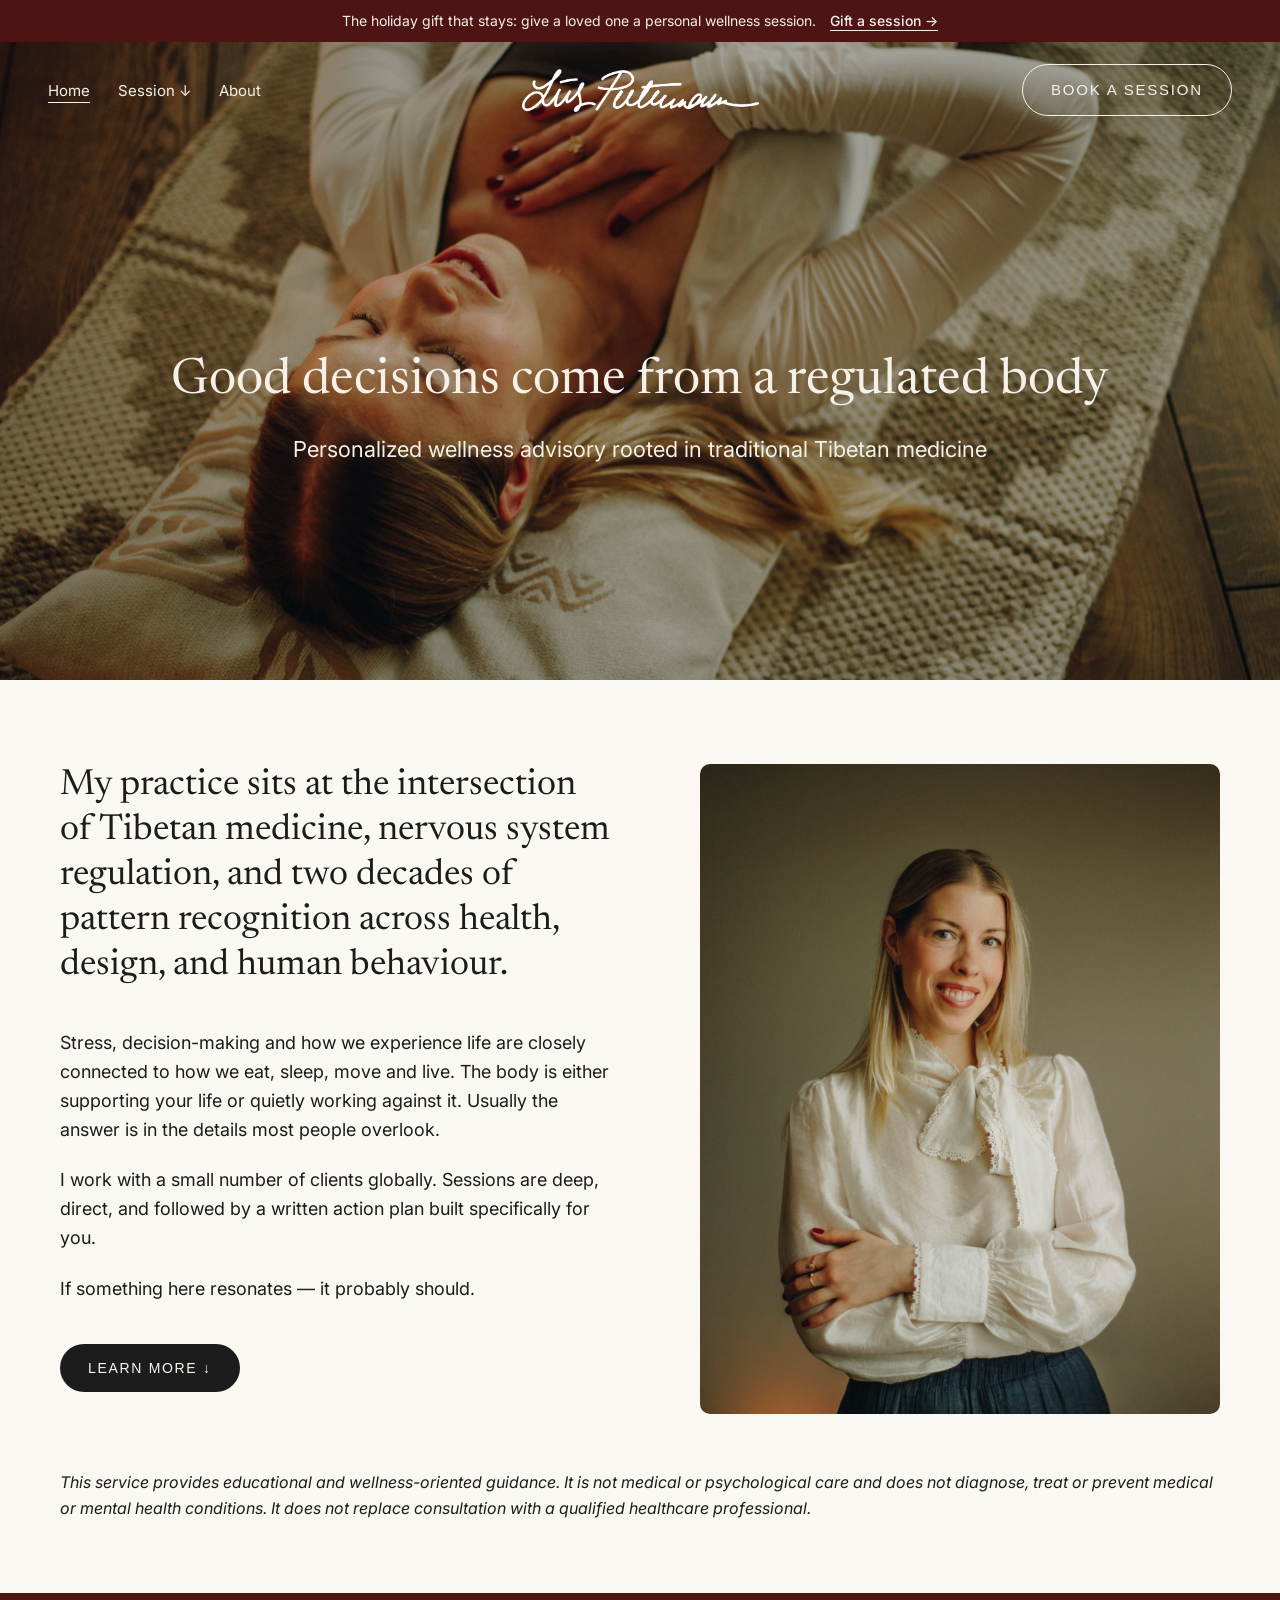
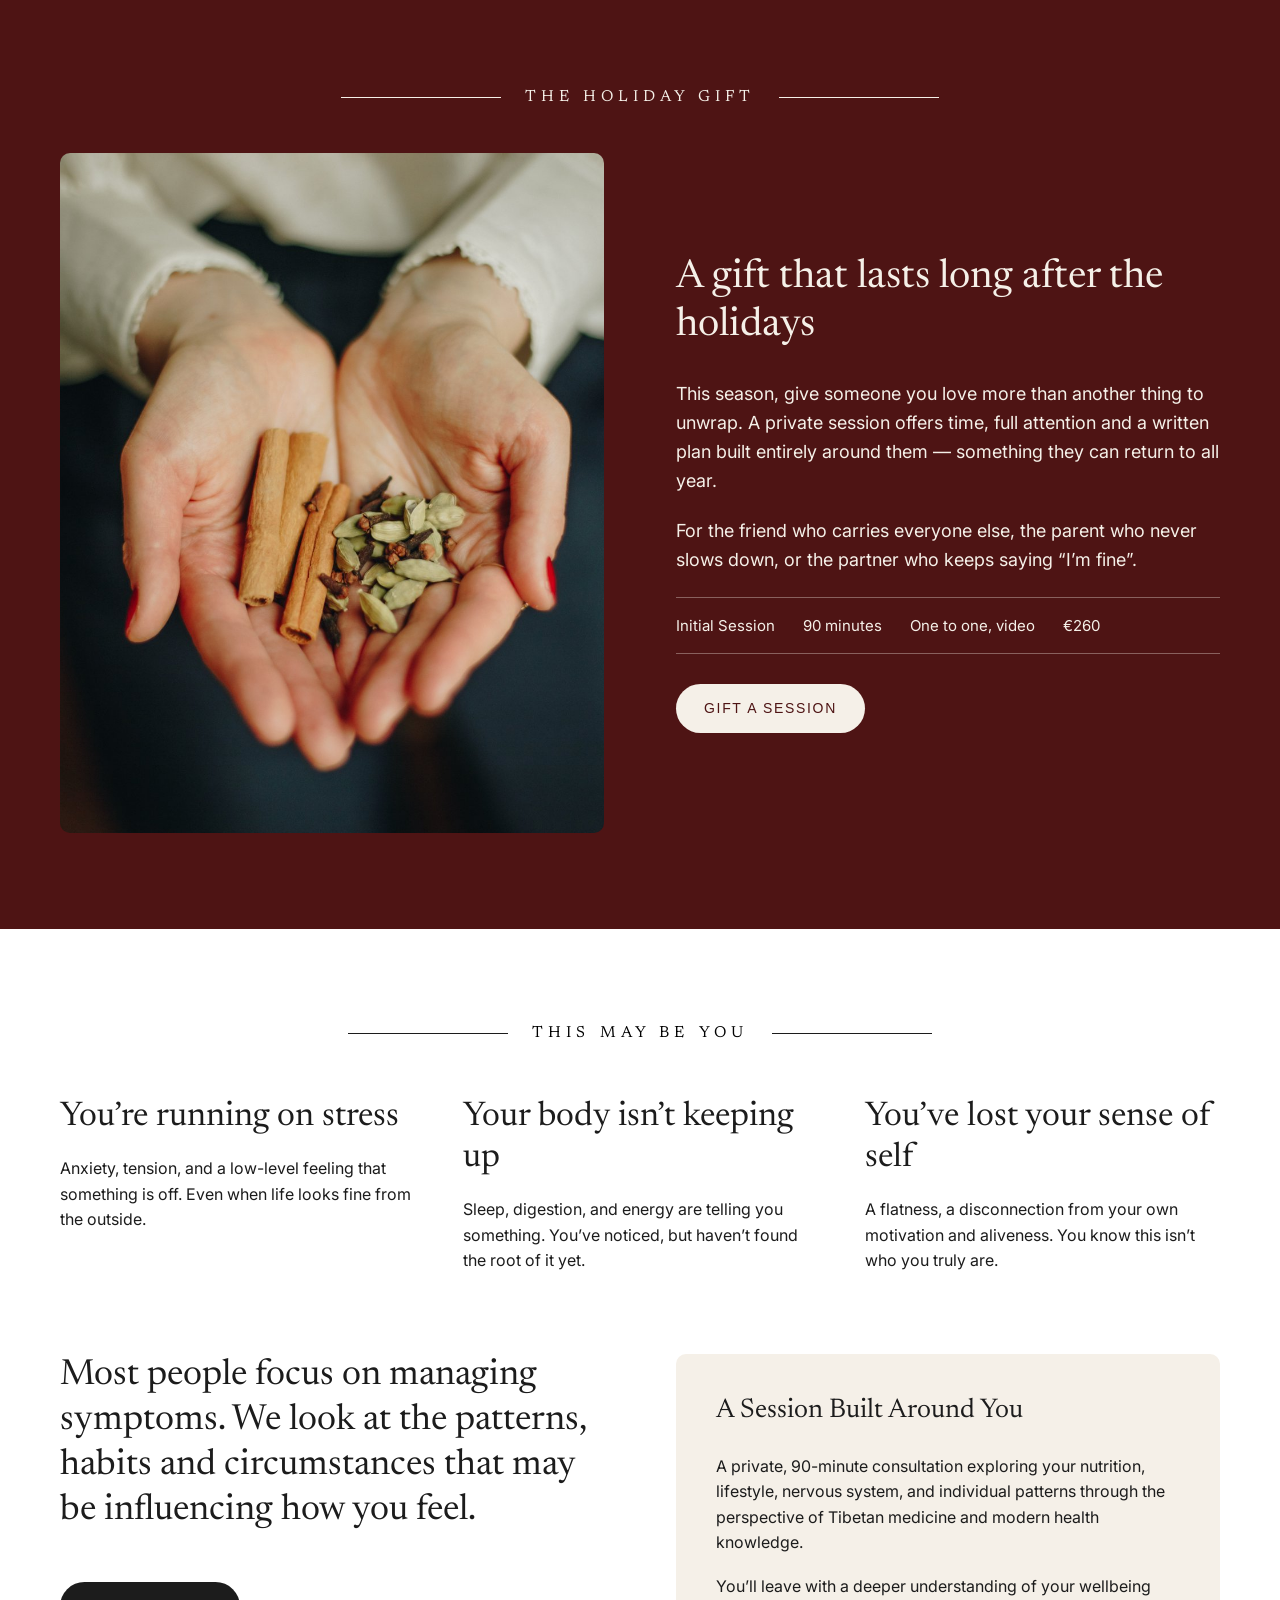
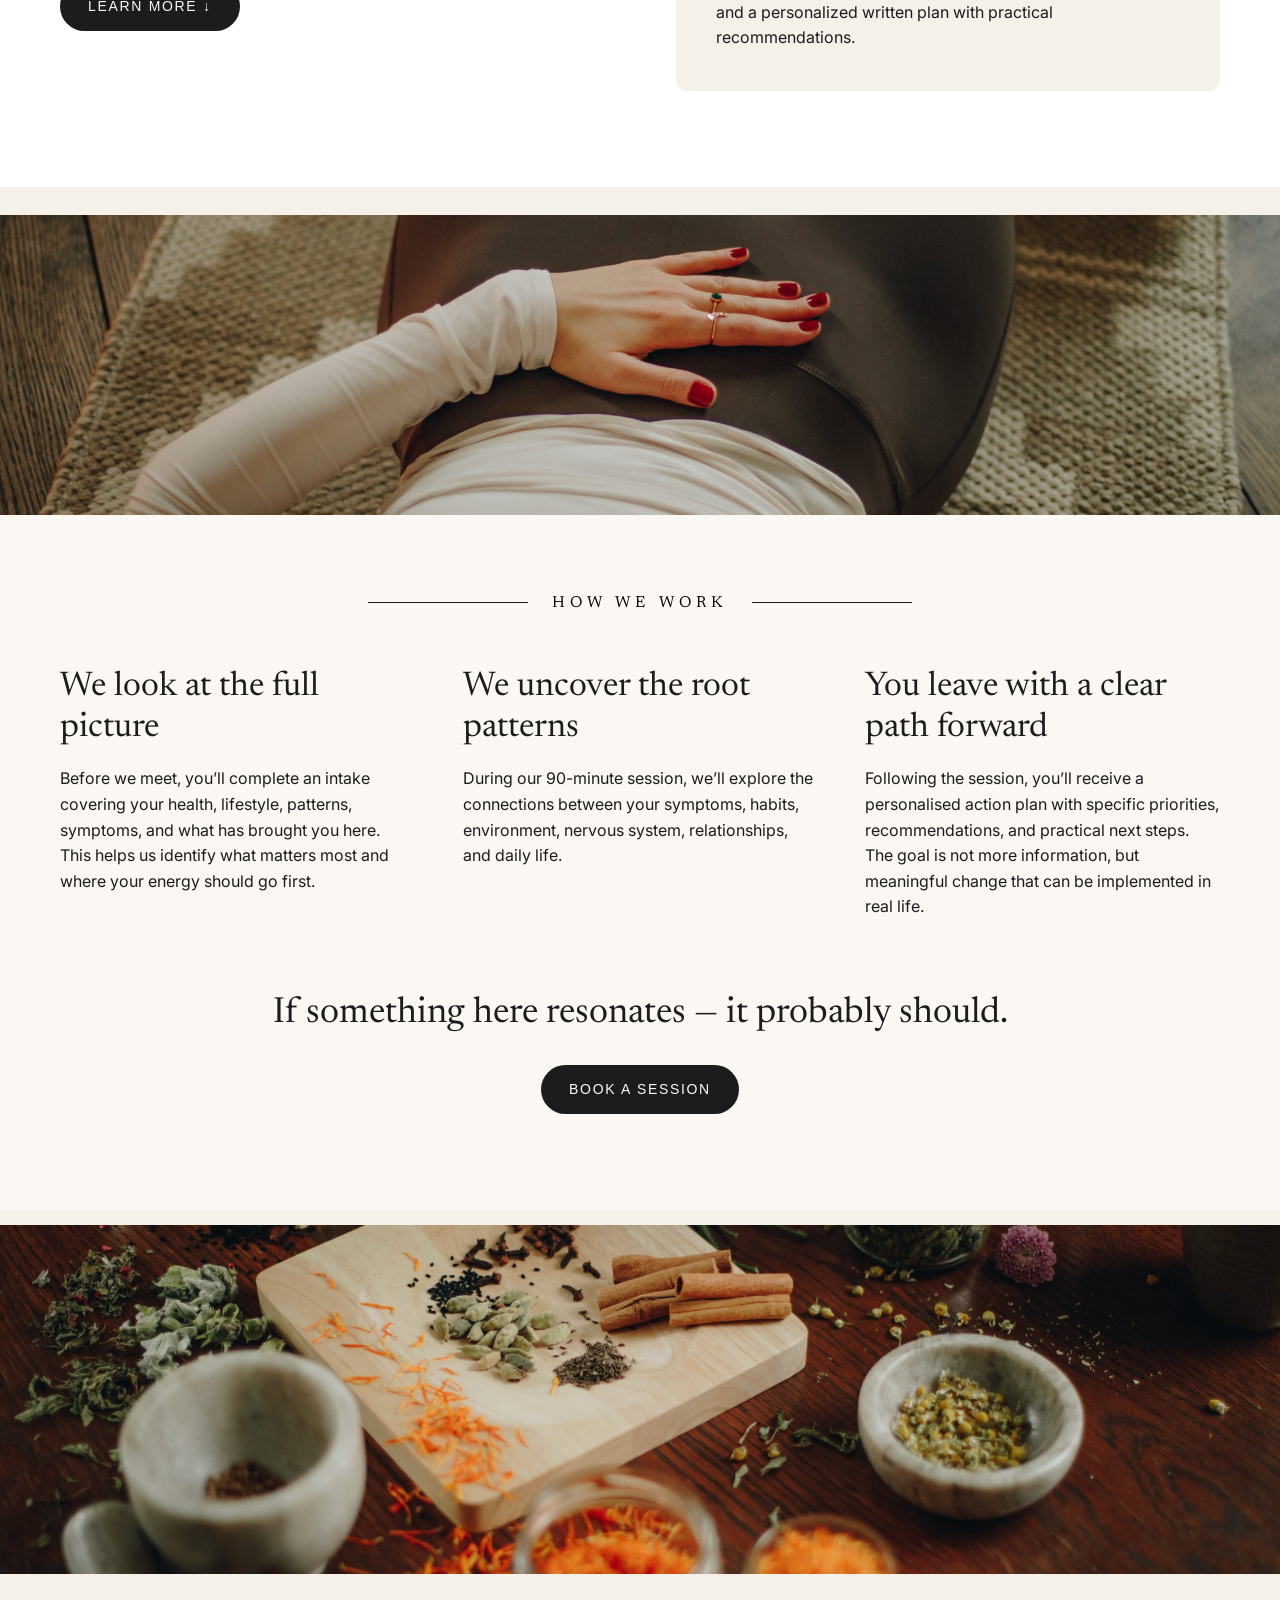
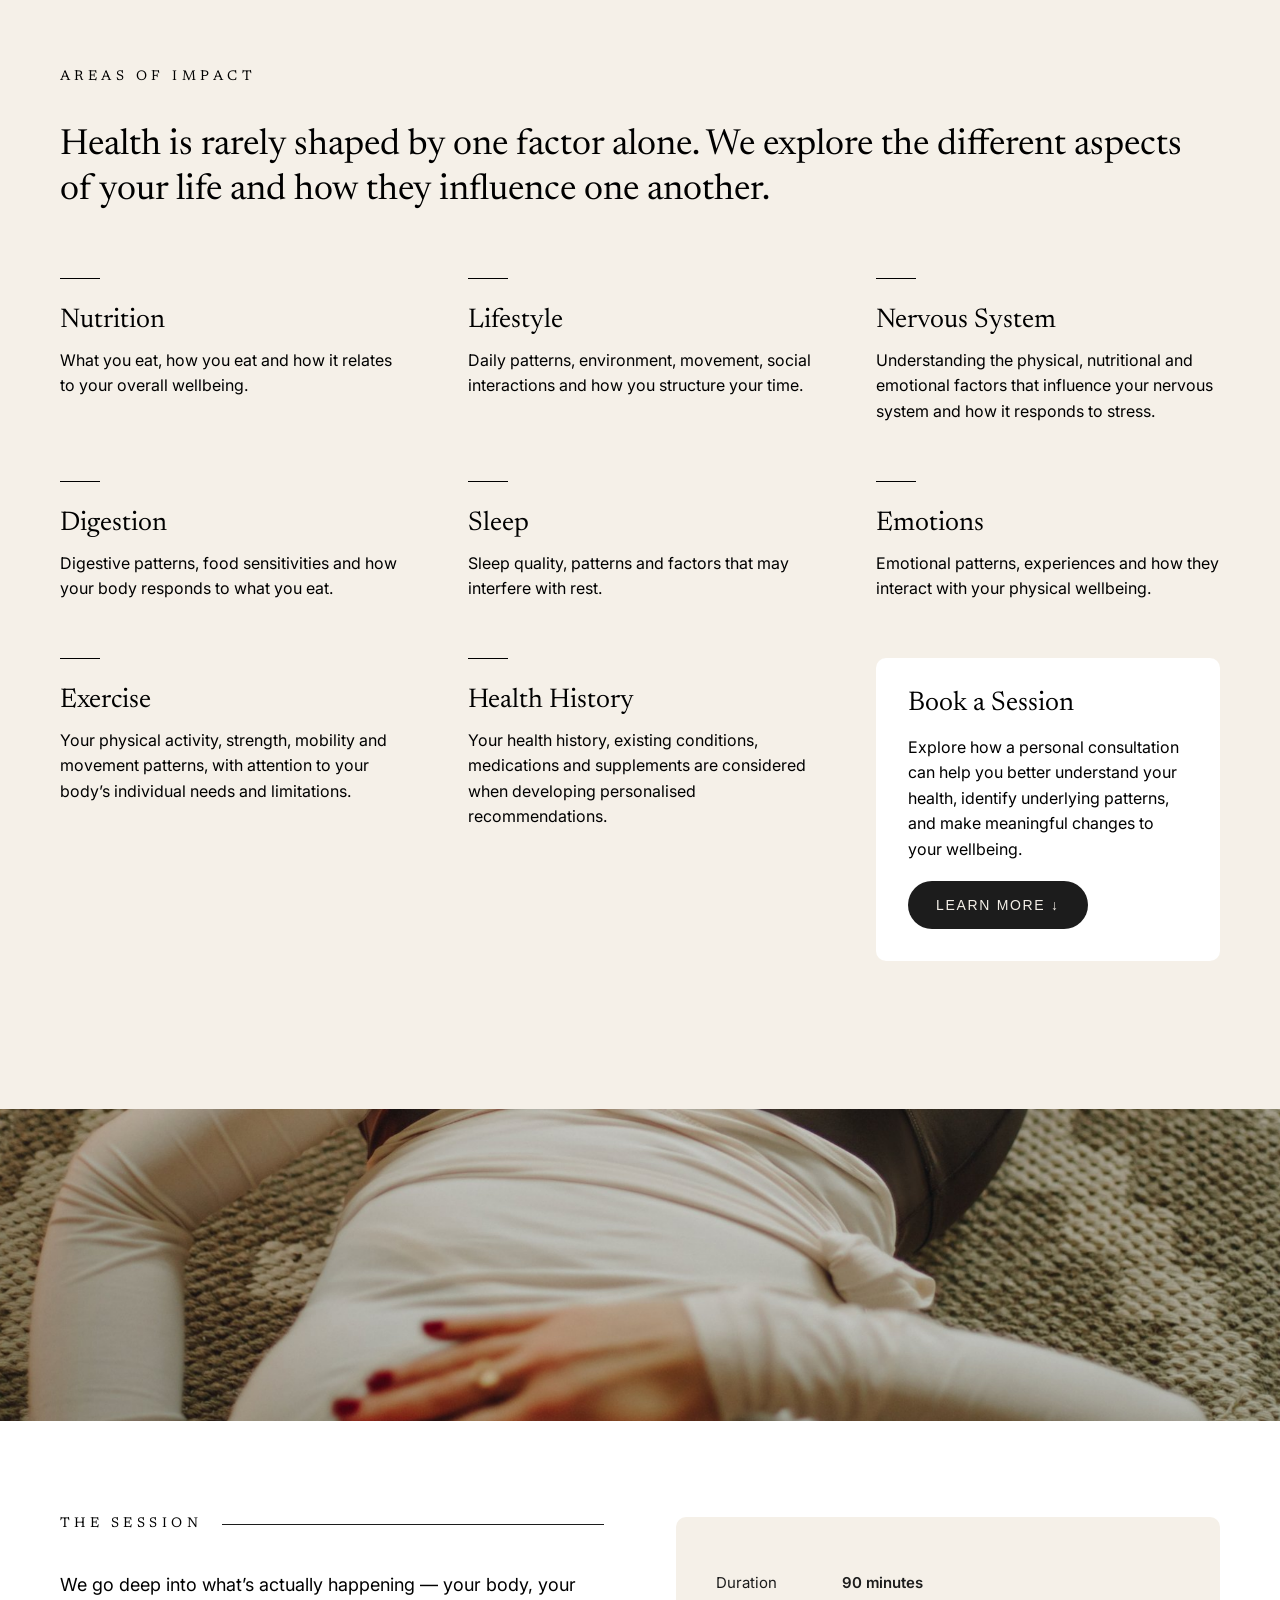
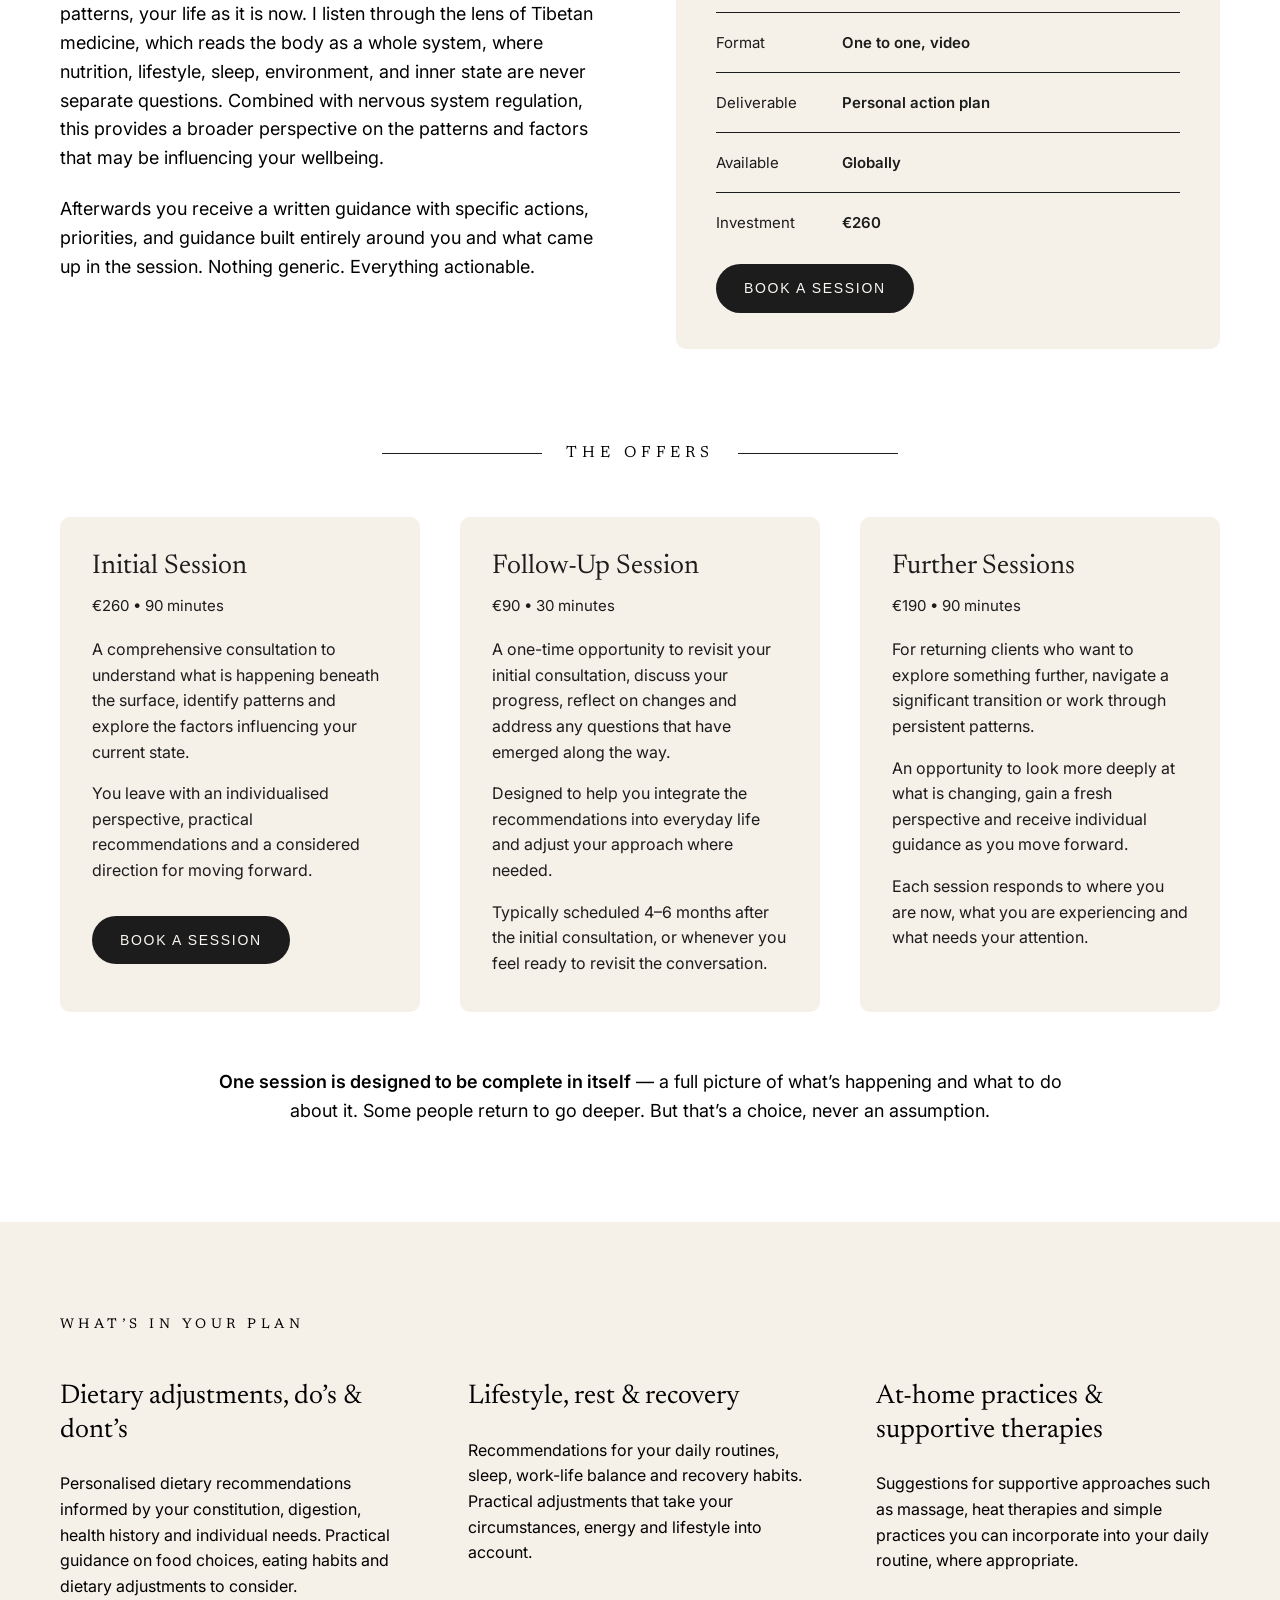
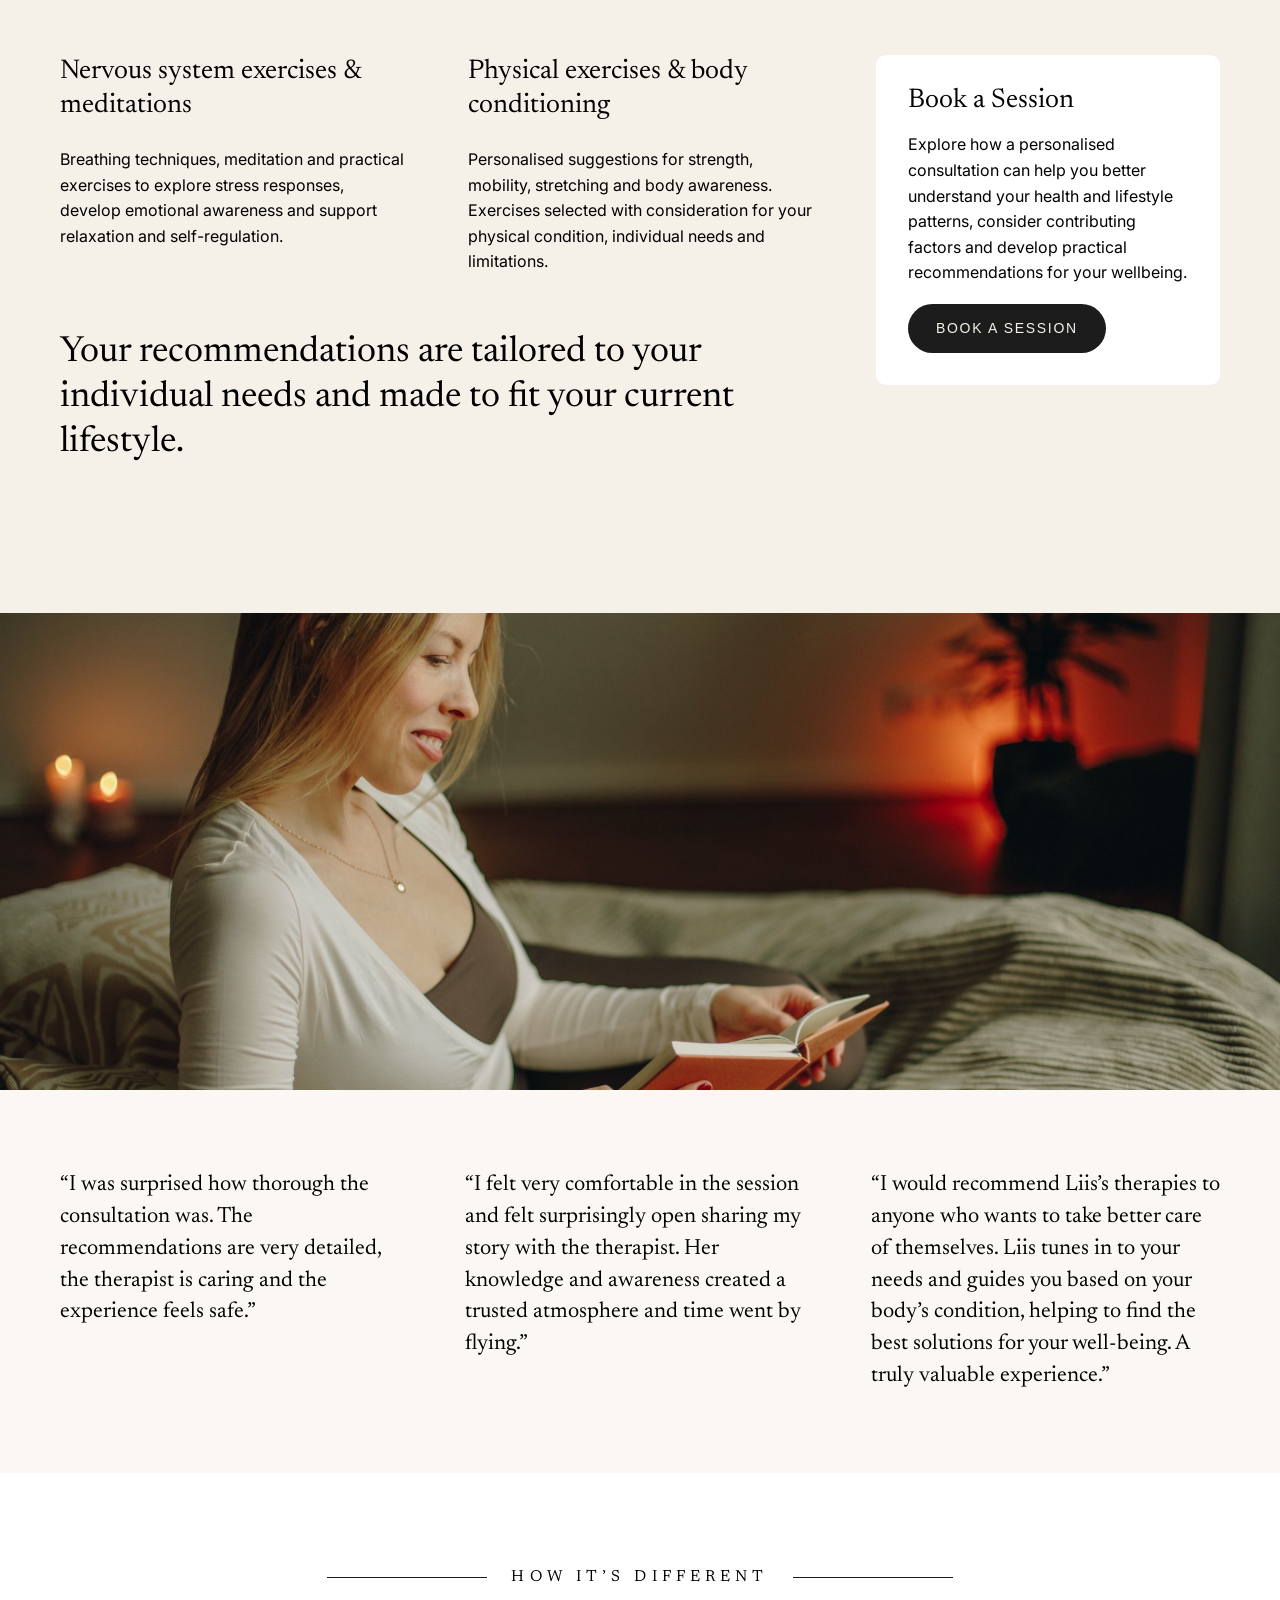
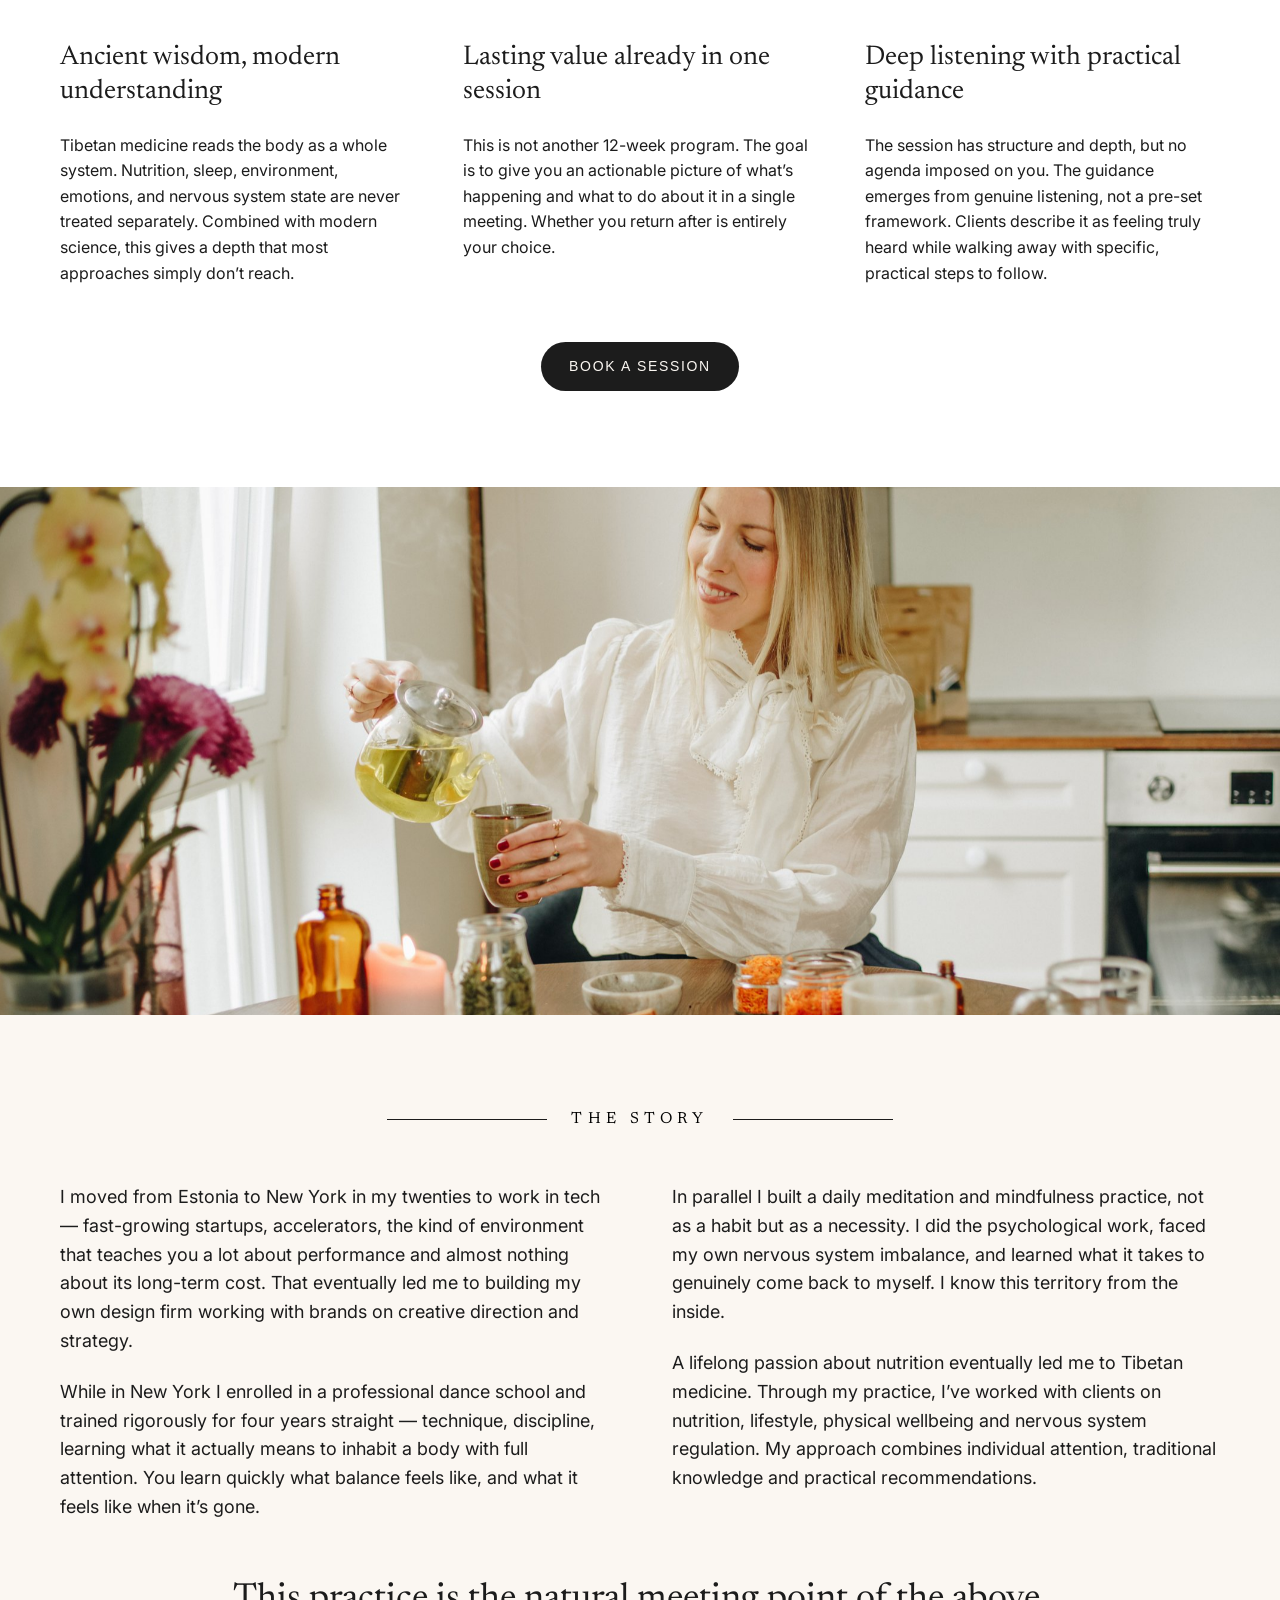
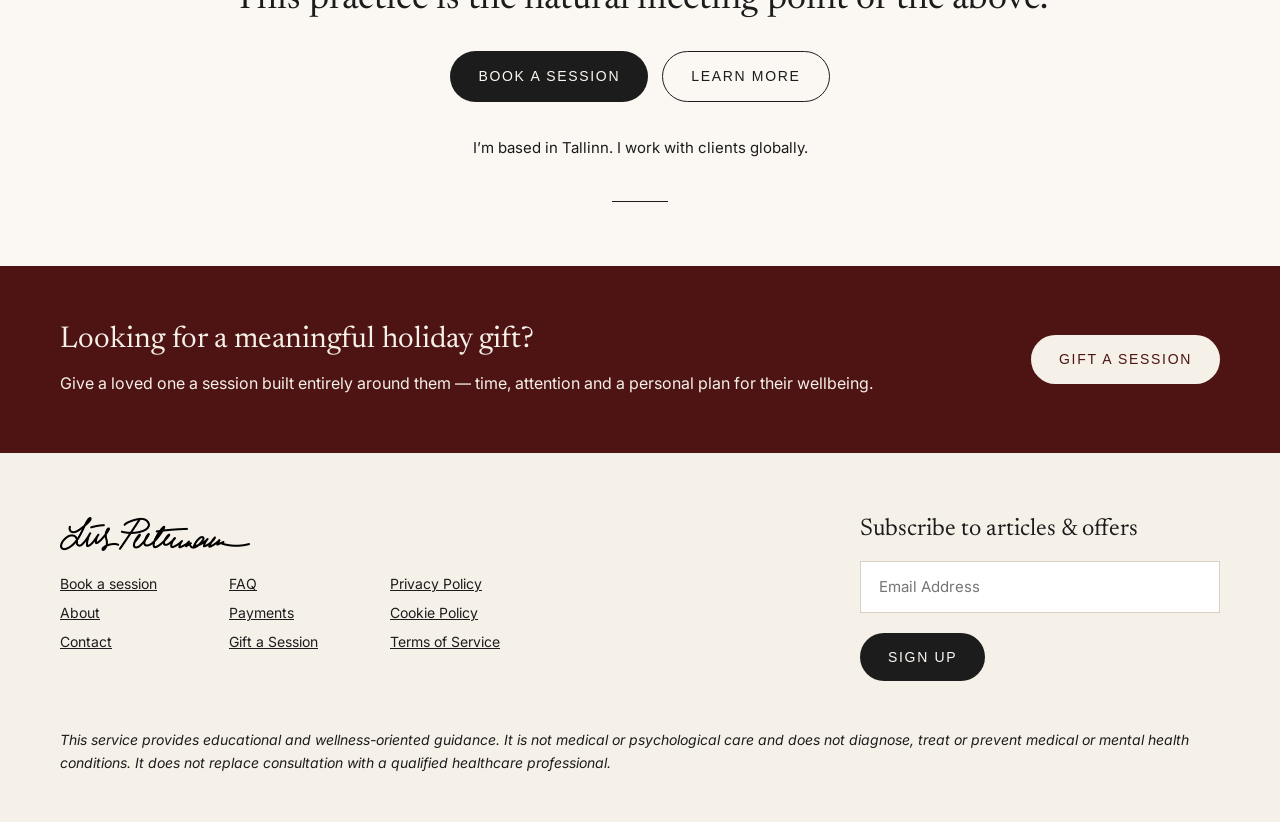
==== commit 9564e382: "Blog page and updated newsletter form" ====
--- a/index.html
+++ b/index.html
@@ -343,12 +343,37 @@
 <div style="display: flex; flex-direction: column; gap: 12px"><a href="privacy-policy/">Privacy Policy</a><a href="cookie-policy/">Cookie Policy</a><a href="terms-of-service/">Terms of Service</a></div>
 </div>
 </div>
-<form class="sub-form" style="display: flex; flex-direction: column; gap: 20px; max-width: 360px">
+<div id="mlb2-48970971" class="sub-form ml-form-embedContainer ml-subscribe-form ml-subscribe-form-48970971" style="max-width: 360px">
+<!-- NEWSLETTER: MailerLite form (account 1984183, form 205003947951261183). Styling lives in style.css, the MailerLite script and thank-you message in main.js. -->
+<div class="ml-form-align-left">
+<div class="ml-form-embedWrapper embedForm">
+<div class="ml-form-embedBody ml-form-embedBodyDefault row-form">
 <h3 class="serif" style="margin: 0; font-size: 24px">Subscribe to articles &amp; offers</h3>
-<label for="lp-email" style="position: absolute; width: 1px; height: 1px; overflow: hidden; clip: rect(0 0 0 0)">Email Address</label>
-<input id="lp-email" type="email" placeholder="Email Address" style="height: 52px; padding: 0 18px; border: 1px solid #d9d1c4; background: #ffffff; font-family: inherit; font-size: 15px; color: #1c1c1c">
-<div><button type="submit" class="btn" style="border: 0; cursor: pointer">Sign up</button></div>
+<form class="ml-block-form" action="https://assets.mailerlite.com/jsonp/1984183/forms/205003947951261183/subscribe" data-code="" method="post" target="_blank">
+<div class="ml-form-formContent">
+<div class="ml-form-fieldRow ml-last-item">
+<div class="ml-field-group ml-field-email ml-validate-email ml-validate-required">
+<label for="lp-email" class="sr-only">Email Address</label>
+<input id="lp-email" aria-label="email" aria-required="true" type="email" class="form-control" data-inputmask="" name="fields[email]" placeholder="Email Address" autocomplete="email">
+</div>
+</div>
+</div>
+<div class="ml-form-recaptcha ml-validate-required"><div class="g-recaptcha" data-sitekey="6Lf1KHQUAAAAAFNKEX1hdSWCS3mRMv4FlFaNslaD"></div></div>
+<input type="hidden" name="ml-submit" value="1">
+<div class="ml-form-embedSubmit">
+<button type="submit" class="btn primary">Sign up</button>
+<button disabled="disabled" style="display: none" type="button" class="btn loading">Signing up…</button>
+</div>
+<input type="hidden" name="anticsrf" value="true">
 </form>
+</div>
+<div class="ml-form-successBody row-success" style="display: none">
+<h3 class="serif" style="margin: 0; font-size: 24px">Thank you</h3>
+<p>You’re now subscribed. New articles and offers will arrive in your inbox.</p>
+</div>
+</div>
+</div>
+</div>
 </div>
 <p style="margin: 0; font-size: 14px; line-height: 1.6; font-style: italic">This service provides educational and wellness-oriented guidance. It is not medical or psychological care and does not diagnose, treat or prevent medical or mental health conditions. It does not replace consultation with a qualified healthcare professional.</p>
 </div>
--- a/assets/css/style.css
+++ b/assets/css/style.css
@@ -65,6 +65,7 @@
 .lp .nav-dark a:hover{color:#555}
 
 @media (min-width: 821px){
+.lp footer .sub-form{justify-self:end;width:100%}
 .lp section,.lp footer{padding-left:48px !important;padding-right:48px !important}
 }
 .lp .legal > p,.lp .legal > ul,.lp .legal > h3{max-width:820px}
@@ -121,3 +122,19 @@
 .anim .reveal-img.in > img,.anim img.reveal-img.in{transform:scale(1)}
 .reveal-img{overflow:hidden}
 @media (prefers-reduced-motion: reduce){.anim .reveal,.anim .hero-in{opacity:1 !important;transform:none !important;animation:none !important}}
+
+/* ---------- Newsletter form (MailerLite, footer) ---------- */
+.lp .sub-form .sr-only{position:absolute;width:1px;height:1px;padding:0;margin:-1px;overflow:hidden;clip:rect(0,0,0,0);border:0}
+.lp .sub-form .row-form,.lp .sub-form .ml-block-form,.lp .sub-form .row-success{display:flex;flex-direction:column;gap:20px}
+.lp .sub-form .row-form[style*="none"],.lp .sub-form .row-success[style*="none"]{display:none !important}
+.lp .sub-form input[type=email]{width:100%;height:52px;padding:0 18px;border:1px solid #d9d1c4;border-radius:0;background:#ffffff;font-family:inherit;font-size:15px;color:#1c1c1c;outline:none}
+.lp .sub-form input[type=email]:focus{border-color:#1c1c1c}
+.lp .sub-form .ml-error input[type=email]{border-color:#4e1414}
+.lp .sub-form .ml-error input[type=email]::placeholder{color:#4e1414}
+.lp .sub-form .ml-form-recaptcha{display:none}
+.lp .sub-form.captcha-on .ml-form-recaptcha{display:block;min-height:78px}
+.lp .sub-form .ml-form-recaptcha.ml-error iframe{outline:1px solid #4e1414}
+.lp .sub-form .ml-form-embedSubmit .btn{border:0;cursor:pointer}
+.lp .sub-form .ml-form-embedSubmit .btn.loading{opacity:.6;cursor:default}
+.lp .sub-form .row-success p{margin:0;font-size:16px;line-height:1.6}
+@media (max-width: 360px){.lp .sub-form .g-recaptcha{transform:scale(.9);transform-origin:0 0}}
